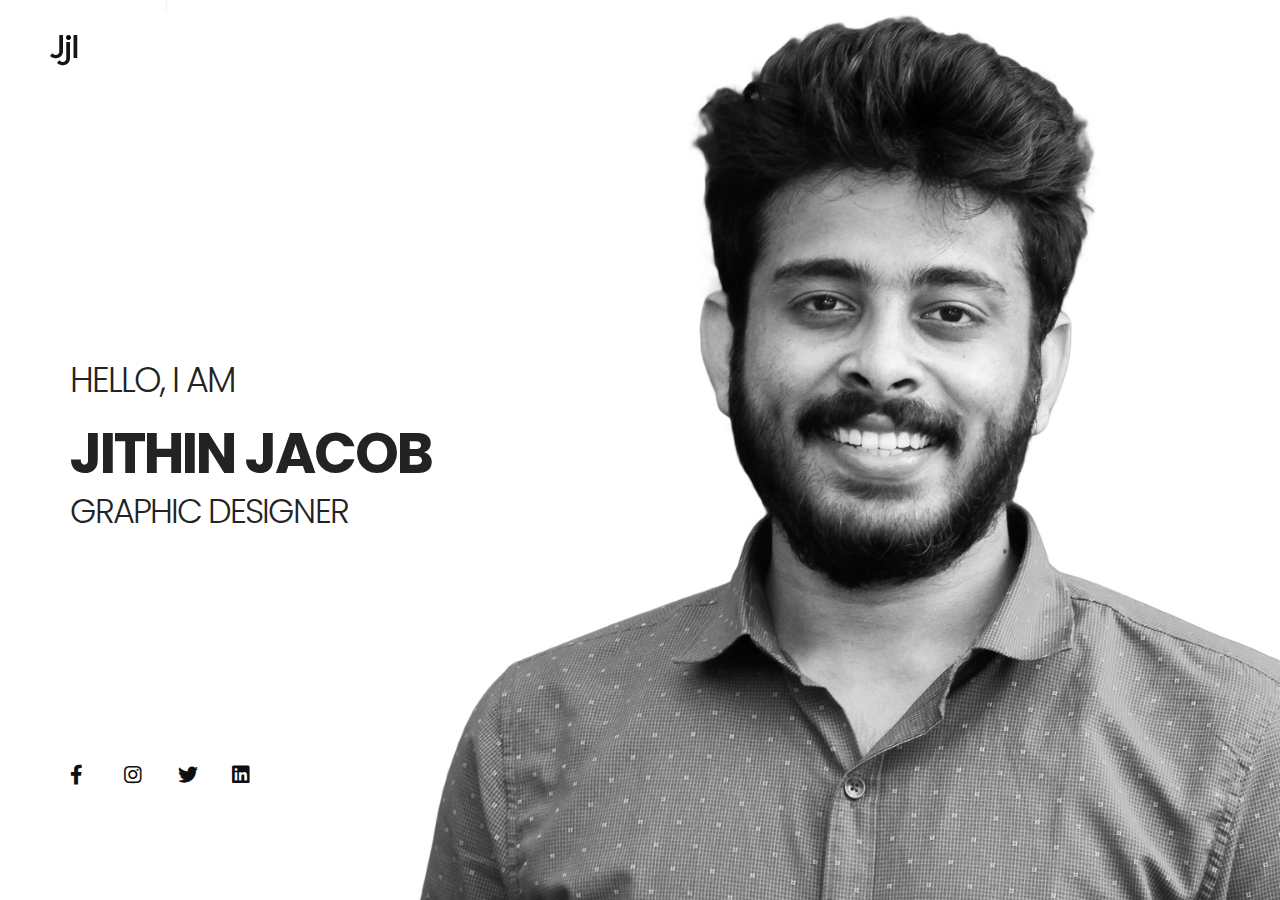
==== index.html @ a933450e "Update index.html" ====
<!doctype html>
<html class="no-js" lang="en">
    <head>
        <title>Jithin Jacob Issac</title>
        <meta charset="utf-8">
        <meta http-equiv="X-UA-Compatible" content="IE=edge" />
        <meta name="author" content="Jithin Jacob Issac">
        <meta name="viewport" content="width=device-width,initial-scale=1.0,maximum-scale=1" />
        <!-- favicon icon -->
        <link rel="shortcut icon" href="images/favicon.png">
        <link rel="apple-touch-icon" href="images/apple-touch-icon-57x57.png">
        <link rel="apple-touch-icon" sizes="72x72" href="images/apple-touch-icon-72x72.png">
        <link rel="apple-touch-icon" sizes="114x114" href="images/apple-touch-icon-114x114.png">
        <!-- style sheets and font icons  -->
        <link rel="stylesheet" type="text/css" href="css/font-icons.min.css">
        <link rel="stylesheet" type="text/css" href="css/theme-vendors.min.css">
        <link rel="stylesheet" type="text/css" href="css/style.css" />
        <link rel="stylesheet" type="text/css" href="css/responsive.css" />
    </head>
    <body>
        <!-- start header -->
        <header>
            <!-- start navigation -->
            <nav class="navbar navbar-expand-lg navbar-light bg-transparent header-dark fixed-top navbar-boxed navbar-static-overlay">
                <div class="container-fluid h-100px md-h-70px">
                    <div class="col-6 col-lg-2 mr-auto mr-auto pl-lg-0">
                        <a class="navbar-brand" href="index.html">
                            <img src="images/symbol-black.png" data-at2x="images/symbol-black@2x.png" class="default-logo" alt="">
                            <img src="images/symbol-black.png" data-at2x="images/symbol-black@2x.png" class="alt-logo" alt="">
                            <img src="images/symbol-black.png" data-at2x="images/symbol-black@2x.png" class="mobile-logo" alt="">
                        </a>
                    </div>
                    <!-- <div class="col-auto text-right">
                        <div class="header-push-button">
                            <a href="javascript:void(0);" class="push-button ">
                                <span></span>
                                <span></span>
                                <span></span>
                                <span></span>
                            </a>
                        </div>
                    </div> -->
                </div>
            </nav>
            <!-- end navigation -->
            
            <!-- end hamburger menu popup -->
        </header>
        <!-- end header -->
        <!-- start hero section -->
        <section id="home" class="p-0 parallax mobile-height" data-parallax-background-ratio="0.5" style="background-image: url('images/homebg.jpg');">
            <div class="container">
                <div class="row">
                    <div class="col-12 col-xl-4 col-md-5 full-screen d-flex flex-column justify-content-center md-landscape-h-600px" style="height: 772px;">
                        <h2 class="alt-font font-weight-300 letter-spacing-minus-2px text-extra-dark-gray text-uppercase margin-15px-bottom" style="font-size: 2.5rem !important;">Hello,  i am</h2>
                        <h2 class="auto alt-font font-weight-700 letter-spacing-minus-2px text-extra-dark-gray text-uppercase margin-15px-bottom" style="width:max-content;font-size: 4rem;">Jithin Jacob </h2>
                        <div class="alt-font cd-headline push">
                            <h1 class="cd-words-wrapper text-extra-dark-gray text-uppercase title-large letter-spacing-minus-2px sm-letter-spacing-minus-1-half" style="font-size: 2.4rem; width: 292.5px;">                                
                                <b class="font-weight-300 is-hidden">UI/UX DESGINER</b>
                                <b class="font-weight-300 is-hidden">Web Developer</b>
                                <b class="font-weight-300 is-visible">Graphic Designer</b>
                            </h1>
                        </div>
                        <div class="position-absolute left-15px bottom-100px sm-bottom-50px social-icon-style-12">
                            <ul class="medium-icon">
                                <li class="m-0"><a class="facebook text-left" href="https://www.facebook.com/jithinjacobissac" target="_blank"><i class="fab fa-facebook-f" style="color: #0f0f0f;" ></i></a></li>
                                <li class="m-0"><a class="instagram text-left" href="http://www.instagram.com/jacobjith" target="_blank"><i class="fab fa-instagram" style="color: #0f0f0f;" ></i></a></li>
                                <li class="m-0"><a class="twitter text-left" href="http://www.twitter.com/jith_jacob" target="_blank"><i class="fab fa-twitter" style="color: #0f0f0f; "></i></a></li>
                                <li class="m-0"><a class="dribbble text-left" href="https://www.linkedin.com/in/jithinjacobissac" target="_blank"><i class="fab fa-linkedin" style="color: #0f0f0f;" ></i></a></li>
                            </ul>
                        </div>
                    </div>
                </div>
            </div>
        </section>
        <!-- end hero section -->
        
        </footer>
        <!-- end footer -->
        <!-- start scroll to top -->
        <a class="scroll-top-arrow" href="javascript:void(0);"><i class="feather icon-feather-arrow-up"></i></a>
        <!-- end scroll to top -->
        <!-- javascript -->
        <script type="text/javascript" src="js/jquery.min.js"></script>
        <script type="text/javascript" src="js/theme-vendors.min.js"></script>
        <script type="text/javascript" src="js/main.js"></script>
    </body>
</html>
---- css/font-icons.min.css ----
/*
Font awesome
Version: 5.15.1
Plugin URI: https://fontawesome.com
License: License - https://fontawesome.com/license/free (Icons: CC BY 4.0, Fonts: SIL OFL 1.1, Code: MIT License)
*/
.fa,.fab,.fad,.fal,.far,.fas{-moz-osx-font-smoothing:grayscale;-webkit-font-smoothing:antialiased;display:inline-block;font-style:normal;font-variant:normal;text-rendering:auto;line-height:1}.fa-lg{font-size:1.33333em;line-height:.75em;vertical-align:-.0667em}.fa-xs{font-size:.75em}.fa-sm{font-size:.875em}.fa-1x{font-size:1em}.fa-2x{font-size:2em}.fa-3x{font-size:3em}.fa-4x{font-size:4em}.fa-5x{font-size:5em}.fa-6x{font-size:6em}.fa-7x{font-size:7em}.fa-8x{font-size:8em}.fa-9x{font-size:9em}.fa-10x{font-size:10em}.fa-fw{text-align:center;width:1.25em}.fa-ul{list-style-type:none;margin-left:2.5em;padding-left:0}.fa-ul>li{position:relative}.fa-li{left:-2em;position:absolute;text-align:center;width:2em;line-height:inherit}.fa-border{border:.08em solid #eee;border-radius:.1em;padding:.2em .25em .15em}.fa-pull-left{float:left}.fa-pull-right{float:right}.fa.fa-pull-left,.fab.fa-pull-left,.fal.fa-pull-left,.far.fa-pull-left,.fas.fa-pull-left{margin-right:.3em}.fa.fa-pull-right,.fab.fa-pull-right,.fal.fa-pull-right,.far.fa-pull-right,.fas.fa-pull-right{margin-left:.3em}.fa-spin{-webkit-animation:fa-spin 2s linear infinite;animation:fa-spin 2s linear infinite}.fa-pulse{-webkit-animation:fa-spin 1s steps(8) infinite;animation:fa-spin 1s steps(8) infinite}@-webkit-keyframes fa-spin{0%{-webkit-transform:rotate(0deg);transform:rotate(0deg)}to{-webkit-transform:rotate(1turn);transform:rotate(1turn)}}@keyframes fa-spin{0%{-webkit-transform:rotate(0deg);transform:rotate(0deg)}to{-webkit-transform:rotate(1turn);transform:rotate(1turn)}}.fa-rotate-90{-ms-filter:"progid:DXImageTransform.Microsoft.BasicImage(rotation=1)";-webkit-transform:rotate(90deg);transform:rotate(90deg)}.fa-rotate-180{-ms-filter:"progid:DXImageTransform.Microsoft.BasicImage(rotation=2)";-webkit-transform:rotate(180deg);transform:rotate(180deg)}.fa-rotate-270{-ms-filter:"progid:DXImageTransform.Microsoft.BasicImage(rotation=3)";-webkit-transform:rotate(270deg);transform:rotate(270deg)}.fa-flip-horizontal{-ms-filter:"progid:DXImageTransform.Microsoft.BasicImage(rotation=0, mirror=1)";-webkit-transform:scaleX(-1);transform:scaleX(-1)}.fa-flip-vertical{-webkit-transform:scaleY(-1);transform:scaleY(-1)}.fa-flip-both,.fa-flip-horizontal.fa-flip-vertical,.fa-flip-vertical{-ms-filter:"progid:DXImageTransform.Microsoft.BasicImage(rotation=2, mirror=1)"}.fa-flip-both,.fa-flip-horizontal.fa-flip-vertical{-webkit-transform:scale(-1);transform:scale(-1)}:root .fa-flip-both,:root .fa-flip-horizontal,:root .fa-flip-vertical,:root .fa-rotate-90,:root .fa-rotate-180,:root .fa-rotate-270{-webkit-filter:none;filter:none}.fa-stack{display:inline-block;height:2em;line-height:2em;position:relative;vertical-align:middle;width:2.5em}.fa-stack-1x,.fa-stack-2x{left:0;position:absolute;text-align:center;width:100%}.fa-stack-1x{line-height:inherit}.fa-stack-2x{font-size:2em}.fa-inverse{color:#fff}.fa-500px:before{content:"\f26e"}.fa-accessible-icon:before{content:"\f368"}.fa-accusoft:before{content:"\f369"}.fa-acquisitions-incorporated:before{content:"\f6af"}.fa-ad:before{content:"\f641"}.fa-address-book:before{content:"\f2b9"}.fa-address-card:before{content:"\f2bb"}.fa-adjust:before{content:"\f042"}.fa-adn:before{content:"\f170"}.fa-adversal:before{content:"\f36a"}.fa-affiliatetheme:before{content:"\f36b"}.fa-air-freshener:before{content:"\f5d0"}.fa-airbnb:before{content:"\f834"}.fa-algolia:before{content:"\f36c"}.fa-align-center:before{content:"\f037"}.fa-align-justify:before{content:"\f039"}.fa-align-left:before{content:"\f036"}.fa-align-right:before{content:"\f038"}.fa-alipay:before{content:"\f642"}.fa-allergies:before{content:"\f461"}.fa-amazon:before{content:"\f270"}.fa-amazon-pay:before{content:"\f42c"}.fa-ambulance:before{content:"\f0f9"}.fa-american-sign-language-interpreting:before{content:"\f2a3"}.fa-amilia:before{content:"\f36d"}.fa-anchor:before{content:"\f13d"}.fa-android:before{content:"\f17b"}.fa-angellist:before{content:"\f209"}.fa-angle-double-down:before{content:"\f103"}.fa-angle-double-left:before{content:"\f100"}.fa-angle-double-right:before{content:"\f101"}.fa-angle-double-up:before{content:"\f102"}.fa-angle-down:before{content:"\f107"}.fa-angle-left:before{content:"\f104"}.fa-angle-right:before{content:"\f105"}.fa-angle-up:before{content:"\f106"}.fa-angry:before{content:"\f556"}.fa-angrycreative:before{content:"\f36e"}.fa-angular:before{content:"\f420"}.fa-ankh:before{content:"\f644"}.fa-app-store:before{content:"\f36f"}.fa-app-store-ios:before{content:"\f370"}.fa-apper:before{content:"\f371"}.fa-apple:before{content:"\f179"}.fa-apple-alt:before{content:"\f5d1"}.fa-apple-pay:before{content:"\f415"}.fa-archive:before{content:"\f187"}.fa-archway:before{content:"\f557"}.fa-arrow-alt-circle-down:before{content:"\f358"}.fa-arrow-alt-circle-left:before{content:"\f359"}.fa-arrow-alt-circle-right:before{content:"\f35a"}.fa-arrow-alt-circle-up:before{content:"\f35b"}.fa-arrow-circle-down:before{content:"\f0ab"}.fa-arrow-circle-left:before{content:"\f0a8"}.fa-arrow-circle-right:before{content:"\f0a9"}.fa-arrow-circle-up:before{content:"\f0aa"}.fa-arrow-down:before{content:"\f063"}.fa-arrow-left:before{content:"\f060"}.fa-arrow-right:before{content:"\f061"}.fa-arrow-up:before{content:"\f062"}.fa-arrows-alt:before{content:"\f0b2"}.fa-arrows-alt-h:before{content:"\f337"}.fa-arrows-alt-v:before{content:"\f338"}.fa-artstation:before{content:"\f77a"}.fa-assistive-listening-systems:before{content:"\f2a2"}.fa-asterisk:before{content:"\f069"}.fa-asymmetrik:before{content:"\f372"}.fa-at:before{content:"\f1fa"}.fa-atlas:before{content:"\f558"}.fa-atlassian:before{content:"\f77b"}.fa-atom:before{content:"\f5d2"}.fa-audible:before{content:"\f373"}.fa-audio-description:before{content:"\f29e"}.fa-autoprefixer:before{content:"\f41c"}.fa-avianex:before{content:"\f374"}.fa-aviato:before{content:"\f421"}.fa-award:before{content:"\f559"}.fa-aws:before{content:"\f375"}.fa-baby:before{content:"\f77c"}.fa-baby-carriage:before{content:"\f77d"}.fa-backspace:before{content:"\f55a"}.fa-backward:before{content:"\f04a"}.fa-bacon:before{content:"\f7e5"}.fa-bacteria:before{content:"\e059"}.fa-bacterium:before{content:"\e05a"}.fa-bahai:before{content:"\f666"}.fa-balance-scale:before{content:"\f24e"}.fa-balance-scale-left:before{content:"\f515"}.fa-balance-scale-right:before{content:"\f516"}.fa-ban:before{content:"\f05e"}.fa-band-aid:before{content:"\f462"}.fa-bandcamp:before{content:"\f2d5"}.fa-barcode:before{content:"\f02a"}.fa-bars:before{content:"\f0c9"}.fa-baseball-ball:before{content:"\f433"}.fa-basketball-ball:before{content:"\f434"}.fa-bath:before{content:"\f2cd"}.fa-battery-empty:before{content:"\f244"}.fa-battery-full:before{content:"\f240"}.fa-battery-half:before{content:"\f242"}.fa-battery-quarter:before{content:"\f243"}.fa-battery-three-quarters:before{content:"\f241"}.fa-battle-net:before{content:"\f835"}.fa-bed:before{content:"\f236"}.fa-beer:before{content:"\f0fc"}.fa-behance:before{content:"\f1b4"}.fa-behance-square:before{content:"\f1b5"}.fa-bell:before{content:"\f0f3"}.fa-bell-slash:before{content:"\f1f6"}.fa-bezier-curve:before{content:"\f55b"}.fa-bible:before{content:"\f647"}.fa-bicycle:before{content:"\f206"}.fa-biking:before{content:"\f84a"}.fa-bimobject:before{content:"\f378"}.fa-binoculars:before{content:"\f1e5"}.fa-biohazard:before{content:"\f780"}.fa-birthday-cake:before{content:"\f1fd"}.fa-bitbucket:before{content:"\f171"}.fa-bitcoin:before{content:"\f379"}.fa-bity:before{content:"\f37a"}.fa-black-tie:before{content:"\f27e"}.fa-blackberry:before{content:"\f37b"}.fa-blender:before{content:"\f517"}.fa-blender-phone:before{content:"\f6b6"}.fa-blind:before{content:"\f29d"}.fa-blog:before{content:"\f781"}.fa-blogger:before{content:"\f37c"}.fa-blogger-b:before{content:"\f37d"}.fa-bluetooth:before{content:"\f293"}.fa-bluetooth-b:before{content:"\f294"}.fa-bold:before{content:"\f032"}.fa-bolt:before{content:"\f0e7"}.fa-bomb:before{content:"\f1e2"}.fa-bone:before{content:"\f5d7"}.fa-bong:before{content:"\f55c"}.fa-book:before{content:"\f02d"}.fa-book-dead:before{content:"\f6b7"}.fa-book-medical:before{content:"\f7e6"}.fa-book-open:before{content:"\f518"}.fa-book-reader:before{content:"\f5da"}.fa-bookmark:before{content:"\f02e"}.fa-bootstrap:before{content:"\f836"}.fa-border-all:before{content:"\f84c"}.fa-border-none:before{content:"\f850"}.fa-border-style:before{content:"\f853"}.fa-bowling-ball:before{content:"\f436"}.fa-box:before{content:"\f466"}.fa-box-open:before{content:"\f49e"}.fa-box-tissue:before{content:"\e05b"}.fa-boxes:before{content:"\f468"}.fa-braille:before{content:"\f2a1"}.fa-brain:before{content:"\f5dc"}.fa-bread-slice:before{content:"\f7ec"}.fa-briefcase:before{content:"\f0b1"}.fa-briefcase-medical:before{content:"\f469"}.fa-broadcast-tower:before{content:"\f519"}.fa-broom:before{content:"\f51a"}.fa-brush:before{content:"\f55d"}.fa-btc:before{content:"\f15a"}.fa-buffer:before{content:"\f837"}.fa-bug:before{content:"\f188"}.fa-building:before{content:"\f1ad"}.fa-bullhorn:before{content:"\f0a1"}.fa-bullseye:before{content:"\f140"}.fa-burn:before{content:"\f46a"}.fa-buromobelexperte:before{content:"\f37f"}.fa-bus:before{content:"\f207"}.fa-bus-alt:before{content:"\f55e"}.fa-business-time:before{content:"\f64a"}.fa-buy-n-large:before{content:"\f8a6"}.fa-buysellads:before{content:"\f20d"}.fa-calculator:before{content:"\f1ec"}.fa-calendar:before{content:"\f133"}.fa-calendar-alt:before{content:"\f073"}.fa-calendar-check:before{content:"\f274"}.fa-calendar-day:before{content:"\f783"}.fa-calendar-minus:before{content:"\f272"}.fa-calendar-plus:before{content:"\f271"}.fa-calendar-times:before{content:"\f273"}.fa-calendar-week:before{content:"\f784"}.fa-camera:before{content:"\f030"}.fa-camera-retro:before{content:"\f083"}.fa-campground:before{content:"\f6bb"}.fa-canadian-maple-leaf:before{content:"\f785"}.fa-candy-cane:before{content:"\f786"}.fa-cannabis:before{content:"\f55f"}.fa-capsules:before{content:"\f46b"}.fa-car:before{content:"\f1b9"}.fa-car-alt:before{content:"\f5de"}.fa-car-battery:before{content:"\f5df"}.fa-car-crash:before{content:"\f5e1"}.fa-car-side:before{content:"\f5e4"}.fa-caravan:before{content:"\f8ff"}.fa-caret-down:before{content:"\f0d7"}.fa-caret-left:before{content:"\f0d9"}.fa-caret-right:before{content:"\f0da"}.fa-caret-square-down:before{content:"\f150"}.fa-caret-square-left:before{content:"\f191"}.fa-caret-square-right:before{content:"\f152"}.fa-caret-square-up:before{content:"\f151"}.fa-caret-up:before{content:"\f0d8"}.fa-carrot:before{content:"\f787"}.fa-cart-arrow-down:before{content:"\f218"}.fa-cart-plus:before{content:"\f217"}.fa-cash-register:before{content:"\f788"}.fa-cat:before{content:"\f6be"}.fa-cc-amazon-pay:before{content:"\f42d"}.fa-cc-amex:before{content:"\f1f3"}.fa-cc-apple-pay:before{content:"\f416"}.fa-cc-diners-club:before{content:"\f24c"}.fa-cc-discover:before{content:"\f1f2"}.fa-cc-jcb:before{content:"\f24b"}.fa-cc-mastercard:before{content:"\f1f1"}.fa-cc-paypal:before{content:"\f1f4"}.fa-cc-stripe:before{content:"\f1f5"}.fa-cc-visa:before{content:"\f1f0"}.fa-centercode:before{content:"\f380"}.fa-centos:before{content:"\f789"}.fa-certificate:before{content:"\f0a3"}.fa-chair:before{content:"\f6c0"}.fa-chalkboard:before{content:"\f51b"}.fa-chalkboard-teacher:before{content:"\f51c"}.fa-charging-station:before{content:"\f5e7"}.fa-chart-area:before{content:"\f1fe"}.fa-chart-bar:before{content:"\f080"}.fa-chart-line:before{content:"\f201"}.fa-chart-pie:before{content:"\f200"}.fa-check:before{content:"\f00c"}.fa-check-circle:before{content:"\f058"}.fa-check-double:before{content:"\f560"}.fa-check-square:before{content:"\f14a"}.fa-cheese:before{content:"\f7ef"}.fa-chess:before{content:"\f439"}.fa-chess-bishop:before{content:"\f43a"}.fa-chess-board:before{content:"\f43c"}.fa-chess-king:before{content:"\f43f"}.fa-chess-knight:before{content:"\f441"}.fa-chess-pawn:before{content:"\f443"}.fa-chess-queen:before{content:"\f445"}.fa-chess-rook:before{content:"\f447"}.fa-chevron-circle-down:before{content:"\f13a"}.fa-chevron-circle-left:before{content:"\f137"}.fa-chevron-circle-right:before{content:"\f138"}.fa-chevron-circle-up:before{content:"\f139"}.fa-chevron-down:before{content:"\f078"}.fa-chevron-left:before{content:"\f053"}.fa-chevron-right:before{content:"\f054"}.fa-chevron-up:before{content:"\f077"}.fa-child:before{content:"\f1ae"}.fa-chrome:before{content:"\f268"}.fa-chromecast:before{content:"\f838"}.fa-church:before{content:"\f51d"}.fa-circle:before{content:"\f111"}.fa-circle-notch:before{content:"\f1ce"}.fa-city:before{content:"\f64f"}.fa-clinic-medical:before{content:"\f7f2"}.fa-clipboard:before{content:"\f328"}.fa-clipboard-check:before{content:"\f46c"}.fa-clipboard-list:before{content:"\f46d"}.fa-clock:before{content:"\f017"}.fa-clone:before{content:"\f24d"}.fa-closed-captioning:before{content:"\f20a"}.fa-cloud:before{content:"\f0c2"}.fa-cloud-download-alt:before{content:"\f381"}.fa-cloud-meatball:before{content:"\f73b"}.fa-cloud-moon:before{content:"\f6c3"}.fa-cloud-moon-rain:before{content:"\f73c"}.fa-cloud-rain:before{content:"\f73d"}.fa-cloud-showers-heavy:before{content:"\f740"}.fa-cloud-sun:before{content:"\f6c4"}.fa-cloud-sun-rain:before{content:"\f743"}.fa-cloud-upload-alt:before{content:"\f382"}.fa-cloudflare:before{content:"\e07d"}.fa-cloudscale:before{content:"\f383"}.fa-cloudsmith:before{content:"\f384"}.fa-cloudversify:before{content:"\f385"}.fa-cocktail:before{content:"\f561"}.fa-code:before{content:"\f121"}.fa-code-branch:before{content:"\f126"}.fa-codepen:before{content:"\f1cb"}.fa-codiepie:before{content:"\f284"}.fa-coffee:before{content:"\f0f4"}.fa-cog:before{content:"\f013"}.fa-cogs:before{content:"\f085"}.fa-coins:before{content:"\f51e"}.fa-columns:before{content:"\f0db"}.fa-comment:before{content:"\f075"}.fa-comment-alt:before{content:"\f27a"}.fa-comment-dollar:before{content:"\f651"}.fa-comment-dots:before{content:"\f4ad"}.fa-comment-medical:before{content:"\f7f5"}.fa-comment-slash:before{content:"\f4b3"}.fa-comments:before{content:"\f086"}.fa-comments-dollar:before{content:"\f653"}.fa-compact-disc:before{content:"\f51f"}.fa-compass:before{content:"\f14e"}.fa-compress:before{content:"\f066"}.fa-compress-alt:before{content:"\f422"}.fa-compress-arrows-alt:before{content:"\f78c"}.fa-concierge-bell:before{content:"\f562"}.fa-confluence:before{content:"\f78d"}.fa-connectdevelop:before{content:"\f20e"}.fa-contao:before{content:"\f26d"}.fa-cookie:before{content:"\f563"}.fa-cookie-bite:before{content:"\f564"}.fa-copy:before{content:"\f0c5"}.fa-copyright:before{content:"\f1f9"}.fa-cotton-bureau:before{content:"\f89e"}.fa-couch:before{content:"\f4b8"}.fa-cpanel:before{content:"\f388"}.fa-creative-commons:before{content:"\f25e"}.fa-creative-commons-by:before{content:"\f4e7"}.fa-creative-commons-nc:before{content:"\f4e8"}.fa-creative-commons-nc-eu:before{content:"\f4e9"}.fa-creative-commons-nc-jp:before{content:"\f4ea"}.fa-creative-commons-nd:before{content:"\f4eb"}.fa-creative-commons-pd:before{content:"\f4ec"}.fa-creative-commons-pd-alt:before{content:"\f4ed"}.fa-creative-commons-remix:before{content:"\f4ee"}.fa-creative-commons-sa:before{content:"\f4ef"}.fa-creative-commons-sampling:before{content:"\f4f0"}.fa-creative-commons-sampling-plus:before{content:"\f4f1"}.fa-creative-commons-share:before{content:"\f4f2"}.fa-creative-commons-zero:before{content:"\f4f3"}.fa-credit-card:before{content:"\f09d"}.fa-critical-role:before{content:"\f6c9"}.fa-crop:before{content:"\f125"}.fa-crop-alt:before{content:"\f565"}.fa-cross:before{content:"\f654"}.fa-crosshairs:before{content:"\f05b"}.fa-crow:before{content:"\f520"}.fa-crown:before{content:"\f521"}.fa-crutch:before{content:"\f7f7"}.fa-css3:before{content:"\f13c"}.fa-css3-alt:before{content:"\f38b"}.fa-cube:before{content:"\f1b2"}.fa-cubes:before{content:"\f1b3"}.fa-cut:before{content:"\f0c4"}.fa-cuttlefish:before{content:"\f38c"}.fa-d-and-d:before{content:"\f38d"}.fa-d-and-d-beyond:before{content:"\f6ca"}.fa-dailymotion:before{content:"\e052"}.fa-dashcube:before{content:"\f210"}.fa-database:before{content:"\f1c0"}.fa-deaf:before{content:"\f2a4"}.fa-deezer:before{content:"\e077"}.fa-delicious:before{content:"\f1a5"}.fa-democrat:before{content:"\f747"}.fa-deploydog:before{content:"\f38e"}.fa-deskpro:before{content:"\f38f"}.fa-desktop:before{content:"\f108"}.fa-dev:before{content:"\f6cc"}.fa-deviantart:before{content:"\f1bd"}.fa-dharmachakra:before{content:"\f655"}.fa-dhl:before{content:"\f790"}.fa-diagnoses:before{content:"\f470"}.fa-diaspora:before{content:"\f791"}.fa-dice:before{content:"\f522"}.fa-dice-d20:before{content:"\f6cf"}.fa-dice-d6:before{content:"\f6d1"}.fa-dice-five:before{content:"\f523"}.fa-dice-four:before{content:"\f524"}.fa-dice-one:before{content:"\f525"}.fa-dice-six:before{content:"\f526"}.fa-dice-three:before{content:"\f527"}.fa-dice-two:before{content:"\f528"}.fa-digg:before{content:"\f1a6"}.fa-digital-ocean:before{content:"\f391"}.fa-digital-tachograph:before{content:"\f566"}.fa-directions:before{content:"\f5eb"}.fa-discord:before{content:"\f392"}.fa-discourse:before{content:"\f393"}.fa-disease:before{content:"\f7fa"}.fa-divide:before{content:"\f529"}.fa-dizzy:before{content:"\f567"}.fa-dna:before{content:"\f471"}.fa-dochub:before{content:"\f394"}.fa-docker:before{content:"\f395"}.fa-dog:before{content:"\f6d3"}.fa-dollar-sign:before{content:"\f155"}.fa-dolly:before{content:"\f472"}.fa-dolly-flatbed:before{content:"\f474"}.fa-donate:before{content:"\f4b9"}.fa-door-closed:before{content:"\f52a"}.fa-door-open:before{content:"\f52b"}.fa-dot-circle:before{content:"\f192"}.fa-dove:before{content:"\f4ba"}.fa-download:before{content:"\f019"}.fa-draft2digital:before{content:"\f396"}.fa-drafting-compass:before{content:"\f568"}.fa-dragon:before{content:"\f6d5"}.fa-draw-polygon:before{content:"\f5ee"}.fa-dribbble:before{content:"\f17d"}.fa-dribbble-square:before{content:"\f397"}.fa-dropbox:before{content:"\f16b"}.fa-drum:before{content:"\f569"}.fa-drum-steelpan:before{content:"\f56a"}.fa-drumstick-bite:before{content:"\f6d7"}.fa-drupal:before{content:"\f1a9"}.fa-dumbbell:before{content:"\f44b"}.fa-dumpster:before{content:"\f793"}.fa-dumpster-fire:before{content:"\f794"}.fa-dungeon:before{content:"\f6d9"}.fa-dyalog:before{content:"\f399"}.fa-earlybirds:before{content:"\f39a"}.fa-ebay:before{content:"\f4f4"}.fa-edge:before{content:"\f282"}.fa-edge-legacy:before{content:"\e078"}.fa-edit:before{content:"\f044"}.fa-egg:before{content:"\f7fb"}.fa-eject:before{content:"\f052"}.fa-elementor:before{content:"\f430"}.fa-ellipsis-h:before{content:"\f141"}.fa-ellipsis-v:before{content:"\f142"}.fa-ello:before{content:"\f5f1"}.fa-ember:before{content:"\f423"}.fa-empire:before{content:"\f1d1"}.fa-envelope:before{content:"\f0e0"}.fa-envelope-open:before{content:"\f2b6"}.fa-envelope-open-text:before{content:"\f658"}.fa-envelope-square:before{content:"\f199"}.fa-envira:before{content:"\f299"}.fa-equals:before{content:"\f52c"}.fa-eraser:before{content:"\f12d"}.fa-erlang:before{content:"\f39d"}.fa-ethereum:before{content:"\f42e"}.fa-ethernet:before{content:"\f796"}.fa-etsy:before{content:"\f2d7"}.fa-euro-sign:before{content:"\f153"}.fa-evernote:before{content:"\f839"}.fa-exchange-alt:before{content:"\f362"}.fa-exclamation:before{content:"\f12a"}.fa-exclamation-circle:before{content:"\f06a"}.fa-exclamation-triangle:before{content:"\f071"}.fa-expand:before{content:"\f065"}.fa-expand-alt:before{content:"\f424"}.fa-expand-arrows-alt:before{content:"\f31e"}.fa-expeditedssl:before{content:"\f23e"}.fa-external-link-alt:before{content:"\f35d"}.fa-external-link-square-alt:before{content:"\f360"}.fa-eye:before{content:"\f06e"}.fa-eye-dropper:before{content:"\f1fb"}.fa-eye-slash:before{content:"\f070"}.fa-facebook:before{content:"\f09a"}.fa-facebook-f:before{content:"\f39e"}.fa-facebook-messenger:before{content:"\f39f"}.fa-facebook-square:before{content:"\f082"}.fa-fan:before{content:"\f863"}.fa-fantasy-flight-games:before{content:"\f6dc"}.fa-fast-backward:before{content:"\f049"}.fa-fast-forward:before{content:"\f050"}.fa-faucet:before{content:"\e005"}.fa-fax:before{content:"\f1ac"}.fa-feather:before{content:"\f52d"}.fa-feather-alt:before{content:"\f56b"}.fa-fedex:before{content:"\f797"}.fa-fedora:before{content:"\f798"}.fa-female:before{content:"\f182"}.fa-fighter-jet:before{content:"\f0fb"}.fa-figma:before{content:"\f799"}.fa-file:before{content:"\f15b"}.fa-file-alt:before{content:"\f15c"}.fa-file-archive:before{content:"\f1c6"}.fa-file-audio:before{content:"\f1c7"}.fa-file-code:before{content:"\f1c9"}.fa-file-contract:before{content:"\f56c"}.fa-file-csv:before{content:"\f6dd"}.fa-file-download:before{content:"\f56d"}.fa-file-excel:before{content:"\f1c3"}.fa-file-export:before{content:"\f56e"}.fa-file-image:before{content:"\f1c5"}.fa-file-import:before{content:"\f56f"}.fa-file-invoice:before{content:"\f570"}.fa-file-invoice-dollar:before{content:"\f571"}.fa-file-medical:before{content:"\f477"}.fa-file-medical-alt:before{content:"\f478"}.fa-file-pdf:before{content:"\f1c1"}.fa-file-powerpoint:before{content:"\f1c4"}.fa-file-prescription:before{content:"\f572"}.fa-file-signature:before{content:"\f573"}.fa-file-upload:before{content:"\f574"}.fa-file-video:before{content:"\f1c8"}.fa-file-word:before{content:"\f1c2"}.fa-fill:before{content:"\f575"}.fa-fill-drip:before{content:"\f576"}.fa-film:before{content:"\f008"}.fa-filter:before{content:"\f0b0"}.fa-fingerprint:before{content:"\f577"}.fa-fire:before{content:"\f06d"}.fa-fire-alt:before{content:"\f7e4"}.fa-fire-extinguisher:before{content:"\f134"}.fa-firefox:before{content:"\f269"}.fa-firefox-browser:before{content:"\e007"}.fa-first-aid:before{content:"\f479"}.fa-first-order:before{content:"\f2b0"}.fa-first-order-alt:before{content:"\f50a"}.fa-firstdraft:before{content:"\f3a1"}.fa-fish:before{content:"\f578"}.fa-fist-raised:before{content:"\f6de"}.fa-flag:before{content:"\f024"}.fa-flag-checkered:before{content:"\f11e"}.fa-flag-usa:before{content:"\f74d"}.fa-flask:before{content:"\f0c3"}.fa-flickr:before{content:"\f16e"}.fa-flipboard:before{content:"\f44d"}.fa-flushed:before{content:"\f579"}.fa-fly:before{content:"\f417"}.fa-folder:before{content:"\f07b"}.fa-folder-minus:before{content:"\f65d"}.fa-folder-open:before{content:"\f07c"}.fa-folder-plus:before{content:"\f65e"}.fa-font:before{content:"\f031"}.fa-font-awesome:before{content:"\f2b4"}.fa-font-awesome-alt:before{content:"\f35c"}.fa-font-awesome-flag:before{content:"\f425"}.fa-font-awesome-logo-full:before{content:"\f4e6"}.fa-fonticons:before{content:"\f280"}.fa-fonticons-fi:before{content:"\f3a2"}.fa-football-ball:before{content:"\f44e"}.fa-fort-awesome:before{content:"\f286"}.fa-fort-awesome-alt:before{content:"\f3a3"}.fa-forumbee:before{content:"\f211"}.fa-forward:before{content:"\f04e"}.fa-foursquare:before{content:"\f180"}.fa-free-code-camp:before{content:"\f2c5"}.fa-freebsd:before{content:"\f3a4"}.fa-frog:before{content:"\f52e"}.fa-frown:before{content:"\f119"}.fa-frown-open:before{content:"\f57a"}.fa-fulcrum:before{content:"\f50b"}.fa-funnel-dollar:before{content:"\f662"}.fa-futbol:before{content:"\f1e3"}.fa-galactic-republic:before{content:"\f50c"}.fa-galactic-senate:before{content:"\f50d"}.fa-gamepad:before{content:"\f11b"}.fa-gas-pump:before{content:"\f52f"}.fa-gavel:before{content:"\f0e3"}.fa-gem:before{content:"\f3a5"}.fa-genderless:before{content:"\f22d"}.fa-get-pocket:before{content:"\f265"}.fa-gg:before{content:"\f260"}.fa-gg-circle:before{content:"\f261"}.fa-ghost:before{content:"\f6e2"}.fa-gift:before{content:"\f06b"}.fa-gifts:before{content:"\f79c"}.fa-git:before{content:"\f1d3"}.fa-git-alt:before{content:"\f841"}.fa-git-square:before{content:"\f1d2"}.fa-github:before{content:"\f09b"}.fa-github-alt:before{content:"\f113"}.fa-github-square:before{content:"\f092"}.fa-gitkraken:before{content:"\f3a6"}.fa-gitlab:before{content:"\f296"}.fa-gitter:before{content:"\f426"}.fa-glass-cheers:before{content:"\f79f"}.fa-glass-martini:before{content:"\f000"}.fa-glass-martini-alt:before{content:"\f57b"}.fa-glass-whiskey:before{content:"\f7a0"}.fa-glasses:before{content:"\f530"}.fa-glide:before{content:"\f2a5"}.fa-glide-g:before{content:"\f2a6"}.fa-globe:before{content:"\f0ac"}.fa-globe-africa:before{content:"\f57c"}.fa-globe-americas:before{content:"\f57d"}.fa-globe-asia:before{content:"\f57e"}.fa-globe-europe:before{content:"\f7a2"}.fa-gofore:before{content:"\f3a7"}.fa-golf-ball:before{content:"\f450"}.fa-goodreads:before{content:"\f3a8"}.fa-goodreads-g:before{content:"\f3a9"}.fa-google:before{content:"\f1a0"}.fa-google-drive:before{content:"\f3aa"}.fa-google-pay:before{content:"\e079"}.fa-google-play:before{content:"\f3ab"}.fa-google-plus:before{content:"\f2b3"}.fa-google-plus-g:before{content:"\f0d5"}.fa-google-plus-square:before{content:"\f0d4"}.fa-google-wallet:before{content:"\f1ee"}.fa-gopuram:before{content:"\f664"}.fa-graduation-cap:before{content:"\f19d"}.fa-gratipay:before{content:"\f184"}.fa-grav:before{content:"\f2d6"}.fa-greater-than:before{content:"\f531"}.fa-greater-than-equal:before{content:"\f532"}.fa-grimace:before{content:"\f57f"}.fa-grin:before{content:"\f580"}.fa-grin-alt:before{content:"\f581"}.fa-grin-beam:before{content:"\f582"}.fa-grin-beam-sweat:before{content:"\f583"}.fa-grin-hearts:before{content:"\f584"}.fa-grin-squint:before{content:"\f585"}.fa-grin-squint-tears:before{content:"\f586"}.fa-grin-stars:before{content:"\f587"}.fa-grin-tears:before{content:"\f588"}.fa-grin-tongue:before{content:"\f589"}.fa-grin-tongue-squint:before{content:"\f58a"}.fa-grin-tongue-wink:before{content:"\f58b"}.fa-grin-wink:before{content:"\f58c"}.fa-grip-horizontal:before{content:"\f58d"}.fa-grip-lines:before{content:"\f7a4"}.fa-grip-lines-vertical:before{content:"\f7a5"}.fa-grip-vertical:before{content:"\f58e"}.fa-gripfire:before{content:"\f3ac"}.fa-grunt:before{content:"\f3ad"}.fa-guilded:before{content:"\e07e"}.fa-guitar:before{content:"\f7a6"}.fa-gulp:before{content:"\f3ae"}.fa-h-square:before{content:"\f0fd"}.fa-hacker-news:before{content:"\f1d4"}.fa-hacker-news-square:before{content:"\f3af"}.fa-hackerrank:before{content:"\f5f7"}.fa-hamburger:before{content:"\f805"}.fa-hammer:before{content:"\f6e3"}.fa-hamsa:before{content:"\f665"}.fa-hand-holding:before{content:"\f4bd"}.fa-hand-holding-heart:before{content:"\f4be"}.fa-hand-holding-medical:before{content:"\e05c"}.fa-hand-holding-usd:before{content:"\f4c0"}.fa-hand-holding-water:before{content:"\f4c1"}.fa-hand-lizard:before{content:"\f258"}.fa-hand-middle-finger:before{content:"\f806"}.fa-hand-paper:before{content:"\f256"}.fa-hand-peace:before{content:"\f25b"}.fa-hand-point-down:before{content:"\f0a7"}.fa-hand-point-left:before{content:"\f0a5"}.fa-hand-point-right:before{content:"\f0a4"}.fa-hand-point-up:before{content:"\f0a6"}.fa-hand-pointer:before{content:"\f25a"}.fa-hand-rock:before{content:"\f255"}.fa-hand-scissors:before{content:"\f257"}.fa-hand-sparkles:before{content:"\e05d"}.fa-hand-spock:before{content:"\f259"}.fa-hands:before{content:"\f4c2"}.fa-hands-helping:before{content:"\f4c4"}.fa-hands-wash:before{content:"\e05e"}.fa-handshake:before{content:"\f2b5"}.fa-handshake-alt-slash:before{content:"\e05f"}.fa-handshake-slash:before{content:"\e060"}.fa-hanukiah:before{content:"\f6e6"}.fa-hard-hat:before{content:"\f807"}.fa-hashtag:before{content:"\f292"}.fa-hat-cowboy:before{content:"\f8c0"}.fa-hat-cowboy-side:before{content:"\f8c1"}.fa-hat-wizard:before{content:"\f6e8"}.fa-hdd:before{content:"\f0a0"}.fa-head-side-cough:before{content:"\e061"}.fa-head-side-cough-slash:before{content:"\e062"}.fa-head-side-mask:before{content:"\e063"}.fa-head-side-virus:before{content:"\e064"}.fa-heading:before{content:"\f1dc"}.fa-headphones:before{content:"\f025"}.fa-headphones-alt:before{content:"\f58f"}.fa-headset:before{content:"\f590"}.fa-heart:before{content:"\f004"}.fa-heart-broken:before{content:"\f7a9"}.fa-heartbeat:before{content:"\f21e"}.fa-helicopter:before{content:"\f533"}.fa-highlighter:before{content:"\f591"}.fa-hiking:before{content:"\f6ec"}.fa-hippo:before{content:"\f6ed"}.fa-hips:before{content:"\f452"}.fa-hire-a-helper:before{content:"\f3b0"}.fa-history:before{content:"\f1da"}.fa-hive:before{content:"\e07f"}.fa-hockey-puck:before{content:"\f453"}.fa-holly-berry:before{content:"\f7aa"}.fa-home:before{content:"\f015"}.fa-hooli:before{content:"\f427"}.fa-hornbill:before{content:"\f592"}.fa-horse:before{content:"\f6f0"}.fa-horse-head:before{content:"\f7ab"}.fa-hospital:before{content:"\f0f8"}.fa-hospital-alt:before{content:"\f47d"}.fa-hospital-symbol:before{content:"\f47e"}.fa-hospital-user:before{content:"\f80d"}.fa-hot-tub:before{content:"\f593"}.fa-hotdog:before{content:"\f80f"}.fa-hotel:before{content:"\f594"}.fa-hotjar:before{content:"\f3b1"}.fa-hourglass:before{content:"\f254"}.fa-hourglass-end:before{content:"\f253"}.fa-hourglass-half:before{content:"\f252"}.fa-hourglass-start:before{content:"\f251"}.fa-house-damage:before{content:"\f6f1"}.fa-house-user:before{content:"\e065"}.fa-houzz:before{content:"\f27c"}.fa-hryvnia:before{content:"\f6f2"}.fa-html5:before{content:"\f13b"}.fa-hubspot:before{content:"\f3b2"}.fa-i-cursor:before{content:"\f246"}.fa-ice-cream:before{content:"\f810"}.fa-icicles:before{content:"\f7ad"}.fa-icons:before{content:"\f86d"}.fa-id-badge:before{content:"\f2c1"}.fa-id-card:before{content:"\f2c2"}.fa-id-card-alt:before{content:"\f47f"}.fa-ideal:before{content:"\e013"}.fa-igloo:before{content:"\f7ae"}.fa-image:before{content:"\f03e"}.fa-images:before{content:"\f302"}.fa-imdb:before{content:"\f2d8"}.fa-inbox:before{content:"\f01c"}.fa-indent:before{content:"\f03c"}.fa-industry:before{content:"\f275"}.fa-infinity:before{content:"\f534"}.fa-info:before{content:"\f129"}.fa-info-circle:before{content:"\f05a"}.fa-innosoft:before{content:"\e080"}.fa-instagram:before{content:"\f16d"}.fa-instagram-square:before{content:"\e055"}.fa-instalod:before{content:"\e081"}.fa-intercom:before{content:"\f7af"}.fa-internet-explorer:before{content:"\f26b"}.fa-invision:before{content:"\f7b0"}.fa-ioxhost:before{content:"\f208"}.fa-italic:before{content:"\f033"}.fa-itch-io:before{content:"\f83a"}.fa-itunes:before{content:"\f3b4"}.fa-itunes-note:before{content:"\f3b5"}.fa-java:before{content:"\f4e4"}.fa-jedi:before{content:"\f669"}.fa-jedi-order:before{content:"\f50e"}.fa-jenkins:before{content:"\f3b6"}.fa-jira:before{content:"\f7b1"}.fa-joget:before{content:"\f3b7"}.fa-joint:before{content:"\f595"}.fa-joomla:before{content:"\f1aa"}.fa-journal-whills:before{content:"\f66a"}.fa-js:before{content:"\f3b8"}.fa-js-square:before{content:"\f3b9"}.fa-jsfiddle:before{content:"\f1cc"}.fa-kaaba:before{content:"\f66b"}.fa-kaggle:before{content:"\f5fa"}.fa-key:before{content:"\f084"}.fa-keybase:before{content:"\f4f5"}.fa-keyboard:before{content:"\f11c"}.fa-keycdn:before{content:"\f3ba"}.fa-khanda:before{content:"\f66d"}.fa-kickstarter:before{content:"\f3bb"}.fa-kickstarter-k:before{content:"\f3bc"}.fa-kiss:before{content:"\f596"}.fa-kiss-beam:before{content:"\f597"}.fa-kiss-wink-heart:before{content:"\f598"}.fa-kiwi-bird:before{content:"\f535"}.fa-korvue:before{content:"\f42f"}.fa-landmark:before{content:"\f66f"}.fa-language:before{content:"\f1ab"}.fa-laptop:before{content:"\f109"}.fa-laptop-code:before{content:"\f5fc"}.fa-laptop-house:before{content:"\e066"}.fa-laptop-medical:before{content:"\f812"}.fa-laravel:before{content:"\f3bd"}.fa-lastfm:before{content:"\f202"}.fa-lastfm-square:before{content:"\f203"}.fa-laugh:before{content:"\f599"}.fa-laugh-beam:before{content:"\f59a"}.fa-laugh-squint:before{content:"\f59b"}.fa-laugh-wink:before{content:"\f59c"}.fa-layer-group:before{content:"\f5fd"}.fa-leaf:before{content:"\f06c"}.fa-leanpub:before{content:"\f212"}.fa-lemon:before{content:"\f094"}.fa-less:before{content:"\f41d"}.fa-less-than:before{content:"\f536"}.fa-less-than-equal:before{content:"\f537"}.fa-level-down-alt:before{content:"\f3be"}.fa-level-up-alt:before{content:"\f3bf"}.fa-life-ring:before{content:"\f1cd"}.fa-lightbulb:before{content:"\f0eb"}.fa-line:before{content:"\f3c0"}.fa-link:before{content:"\f0c1"}.fa-linkedin:before{content:"\f08c"}.fa-linkedin-in:before{content:"\f0e1"}.fa-linode:before{content:"\f2b8"}.fa-linux:before{content:"\f17c"}.fa-lira-sign:before{content:"\f195"}.fa-list:before{content:"\f03a"}.fa-list-alt:before{content:"\f022"}.fa-list-ol:before{content:"\f0cb"}.fa-list-ul:before{content:"\f0ca"}.fa-location-arrow:before{content:"\f124"}.fa-lock:before{content:"\f023"}.fa-lock-open:before{content:"\f3c1"}.fa-long-arrow-alt-down:before{content:"\f309"}.fa-long-arrow-alt-left:before{content:"\f30a"}.fa-long-arrow-alt-right:before{content:"\f30b"}.fa-long-arrow-alt-up:before{content:"\f30c"}.fa-low-vision:before{content:"\f2a8"}.fa-luggage-cart:before{content:"\f59d"}.fa-lungs:before{content:"\f604"}.fa-lungs-virus:before{content:"\e067"}.fa-lyft:before{content:"\f3c3"}.fa-magento:before{content:"\f3c4"}.fa-magic:before{content:"\f0d0"}.fa-magnet:before{content:"\f076"}.fa-mail-bulk:before{content:"\f674"}.fa-mailchimp:before{content:"\f59e"}.fa-male:before{content:"\f183"}.fa-mandalorian:before{content:"\f50f"}.fa-map:before{content:"\f279"}.fa-map-marked:before{content:"\f59f"}.fa-map-marked-alt:before{content:"\f5a0"}.fa-map-marker:before{content:"\f041"}.fa-map-marker-alt:before{content:"\f3c5"}.fa-map-pin:before{content:"\f276"}.fa-map-signs:before{content:"\f277"}.fa-markdown:before{content:"\f60f"}.fa-marker:before{content:"\f5a1"}.fa-mars:before{content:"\f222"}.fa-mars-double:before{content:"\f227"}.fa-mars-stroke:before{content:"\f229"}.fa-mars-stroke-h:before{content:"\f22b"}.fa-mars-stroke-v:before{content:"\f22a"}.fa-mask:before{content:"\f6fa"}.fa-mastodon:before{content:"\f4f6"}.fa-maxcdn:before{content:"\f136"}.fa-mdb:before{content:"\f8ca"}.fa-medal:before{content:"\f5a2"}.fa-medapps:before{content:"\f3c6"}.fa-medium:before{content:"\f23a"}.fa-medium-m:before{content:"\f3c7"}.fa-medkit:before{content:"\f0fa"}.fa-medrt:before{content:"\f3c8"}.fa-meetup:before{content:"\f2e0"}.fa-megaport:before{content:"\f5a3"}.fa-meh:before{content:"\f11a"}.fa-meh-blank:before{content:"\f5a4"}.fa-meh-rolling-eyes:before{content:"\f5a5"}.fa-memory:before{content:"\f538"}.fa-mendeley:before{content:"\f7b3"}.fa-menorah:before{content:"\f676"}.fa-mercury:before{content:"\f223"}.fa-meteor:before{content:"\f753"}.fa-microblog:before{content:"\e01a"}.fa-microchip:before{content:"\f2db"}.fa-microphone:before{content:"\f130"}.fa-microphone-alt:before{content:"\f3c9"}.fa-microphone-alt-slash:before{content:"\f539"}.fa-microphone-slash:before{content:"\f131"}.fa-microscope:before{content:"\f610"}.fa-microsoft:before{content:"\f3ca"}.fa-minus:before{content:"\f068"}.fa-minus-circle:before{content:"\f056"}.fa-minus-square:before{content:"\f146"}.fa-mitten:before{content:"\f7b5"}.fa-mix:before{content:"\f3cb"}.fa-mixcloud:before{content:"\f289"}.fa-mixer:before{content:"\e056"}.fa-mizuni:before{content:"\f3cc"}.fa-mobile:before{content:"\f10b"}.fa-mobile-alt:before{content:"\f3cd"}.fa-modx:before{content:"\f285"}.fa-monero:before{content:"\f3d0"}.fa-money-bill:before{content:"\f0d6"}.fa-money-bill-alt:before{content:"\f3d1"}.fa-money-bill-wave:before{content:"\f53a"}.fa-money-bill-wave-alt:before{content:"\f53b"}.fa-money-check:before{content:"\f53c"}.fa-money-check-alt:before{content:"\f53d"}.fa-monument:before{content:"\f5a6"}.fa-moon:before{content:"\f186"}.fa-mortar-pestle:before{content:"\f5a7"}.fa-mosque:before{content:"\f678"}.fa-motorcycle:before{content:"\f21c"}.fa-mountain:before{content:"\f6fc"}.fa-mouse:before{content:"\f8cc"}.fa-mouse-pointer:before{content:"\f245"}.fa-mug-hot:before{content:"\f7b6"}.fa-music:before{content:"\f001"}.fa-napster:before{content:"\f3d2"}.fa-neos:before{content:"\f612"}.fa-network-wired:before{content:"\f6ff"}.fa-neuter:before{content:"\f22c"}.fa-newspaper:before{content:"\f1ea"}.fa-nimblr:before{content:"\f5a8"}.fa-node:before{content:"\f419"}.fa-node-js:before{content:"\f3d3"}.fa-not-equal:before{content:"\f53e"}.fa-notes-medical:before{content:"\f481"}.fa-npm:before{content:"\f3d4"}.fa-ns8:before{content:"\f3d5"}.fa-nutritionix:before{content:"\f3d6"}.fa-object-group:before{content:"\f247"}.fa-object-ungroup:before{content:"\f248"}.fa-octopus-deploy:before{content:"\e082"}.fa-odnoklassniki:before{content:"\f263"}.fa-odnoklassniki-square:before{content:"\f264"}.fa-oil-can:before{content:"\f613"}.fa-old-republic:before{content:"\f510"}.fa-om:before{content:"\f679"}.fa-opencart:before{content:"\f23d"}.fa-openid:before{content:"\f19b"}.fa-opera:before{content:"\f26a"}.fa-optin-monster:before{content:"\f23c"}.fa-orcid:before{content:"\f8d2"}.fa-osi:before{content:"\f41a"}.fa-otter:before{content:"\f700"}.fa-outdent:before{content:"\f03b"}.fa-page4:before{content:"\f3d7"}.fa-pagelines:before{content:"\f18c"}.fa-pager:before{content:"\f815"}.fa-paint-brush:before{content:"\f1fc"}.fa-paint-roller:before{content:"\f5aa"}.fa-palette:before{content:"\f53f"}.fa-palfed:before{content:"\f3d8"}.fa-pallet:before{content:"\f482"}.fa-paper-plane:before{content:"\f1d8"}.fa-paperclip:before{content:"\f0c6"}.fa-parachute-box:before{content:"\f4cd"}.fa-paragraph:before{content:"\f1dd"}.fa-parking:before{content:"\f540"}.fa-passport:before{content:"\f5ab"}.fa-pastafarianism:before{content:"\f67b"}.fa-paste:before{content:"\f0ea"}.fa-patreon:before{content:"\f3d9"}.fa-pause:before{content:"\f04c"}.fa-pause-circle:before{content:"\f28b"}.fa-paw:before{content:"\f1b0"}.fa-paypal:before{content:"\f1ed"}.fa-peace:before{content:"\f67c"}.fa-pen:before{content:"\f304"}.fa-pen-alt:before{content:"\f305"}.fa-pen-fancy:before{content:"\f5ac"}.fa-pen-nib:before{content:"\f5ad"}.fa-pen-square:before{content:"\f14b"}.fa-pencil-alt:before{content:"\f303"}.fa-pencil-ruler:before{content:"\f5ae"}.fa-penny-arcade:before{content:"\f704"}.fa-people-arrows:before{content:"\e068"}.fa-people-carry:before{content:"\f4ce"}.fa-pepper-hot:before{content:"\f816"}.fa-perbyte:before{content:"\e083"}.fa-percent:before{content:"\f295"}.fa-percentage:before{content:"\f541"}.fa-periscope:before{content:"\f3da"}.fa-person-booth:before{content:"\f756"}.fa-phabricator:before{content:"\f3db"}.fa-phoenix-framework:before{content:"\f3dc"}.fa-phoenix-squadron:before{content:"\f511"}.fa-phone:before{content:"\f095"}.fa-phone-alt:before{content:"\f879"}.fa-phone-slash:before{content:"\f3dd"}.fa-phone-square:before{content:"\f098"}.fa-phone-square-alt:before{content:"\f87b"}.fa-phone-volume:before{content:"\f2a0"}.fa-photo-video:before{content:"\f87c"}.fa-php:before{content:"\f457"}.fa-pied-piper:before{content:"\f2ae"}.fa-pied-piper-alt:before{content:"\f1a8"}.fa-pied-piper-hat:before{content:"\f4e5"}.fa-pied-piper-pp:before{content:"\f1a7"}.fa-pied-piper-square:before{content:"\e01e"}.fa-piggy-bank:before{content:"\f4d3"}.fa-pills:before{content:"\f484"}.fa-pinterest:before{content:"\f0d2"}.fa-pinterest-p:before{content:"\f231"}.fa-pinterest-square:before{content:"\f0d3"}.fa-pizza-slice:before{content:"\f818"}.fa-place-of-worship:before{content:"\f67f"}.fa-plane:before{content:"\f072"}.fa-plane-arrival:before{content:"\f5af"}.fa-plane-departure:before{content:"\f5b0"}.fa-plane-slash:before{content:"\e069"}.fa-play:before{content:"\f04b"}.fa-play-circle:before{content:"\f144"}.fa-playstation:before{content:"\f3df"}.fa-plug:before{content:"\f1e6"}.fa-plus:before{content:"\f067"}.fa-plus-circle:before{content:"\f055"}.fa-plus-square:before{content:"\f0fe"}.fa-podcast:before{content:"\f2ce"}.fa-poll:before{content:"\f681"}.fa-poll-h:before{content:"\f682"}.fa-poo:before{content:"\f2fe"}.fa-poo-storm:before{content:"\f75a"}.fa-poop:before{content:"\f619"}.fa-portrait:before{content:"\f3e0"}.fa-pound-sign:before{content:"\f154"}.fa-power-off:before{content:"\f011"}.fa-pray:before{content:"\f683"}.fa-praying-hands:before{content:"\f684"}.fa-prescription:before{content:"\f5b1"}.fa-prescription-bottle:before{content:"\f485"}.fa-prescription-bottle-alt:before{content:"\f486"}.fa-print:before{content:"\f02f"}.fa-procedures:before{content:"\f487"}.fa-product-hunt:before{content:"\f288"}.fa-project-diagram:before{content:"\f542"}.fa-pump-medical:before{content:"\e06a"}.fa-pump-soap:before{content:"\e06b"}.fa-pushed:before{content:"\f3e1"}.fa-puzzle-piece:before{content:"\f12e"}.fa-python:before{content:"\f3e2"}.fa-qq:before{content:"\f1d6"}.fa-qrcode:before{content:"\f029"}.fa-question:before{content:"\f128"}.fa-question-circle:before{content:"\f059"}.fa-quidditch:before{content:"\f458"}.fa-quinscape:before{content:"\f459"}.fa-quora:before{content:"\f2c4"}.fa-quote-left:before{content:"\f10d"}.fa-quote-right:before{content:"\f10e"}.fa-quran:before{content:"\f687"}.fa-r-project:before{content:"\f4f7"}.fa-radiation:before{content:"\f7b9"}.fa-radiation-alt:before{content:"\f7ba"}.fa-rainbow:before{content:"\f75b"}.fa-random:before{content:"\f074"}.fa-raspberry-pi:before{content:"\f7bb"}.fa-ravelry:before{content:"\f2d9"}.fa-react:before{content:"\f41b"}.fa-reacteurope:before{content:"\f75d"}.fa-readme:before{content:"\f4d5"}.fa-rebel:before{content:"\f1d0"}.fa-receipt:before{content:"\f543"}.fa-record-vinyl:before{content:"\f8d9"}.fa-recycle:before{content:"\f1b8"}.fa-red-river:before{content:"\f3e3"}.fa-reddit:before{content:"\f1a1"}.fa-reddit-alien:before{content:"\f281"}.fa-reddit-square:before{content:"\f1a2"}.fa-redhat:before{content:"\f7bc"}.fa-redo:before{content:"\f01e"}.fa-redo-alt:before{content:"\f2f9"}.fa-registered:before{content:"\f25d"}.fa-remove-format:before{content:"\f87d"}.fa-renren:before{content:"\f18b"}.fa-reply:before{content:"\f3e5"}.fa-reply-all:before{content:"\f122"}.fa-replyd:before{content:"\f3e6"}.fa-republican:before{content:"\f75e"}.fa-researchgate:before{content:"\f4f8"}.fa-resolving:before{content:"\f3e7"}.fa-restroom:before{content:"\f7bd"}.fa-retweet:before{content:"\f079"}.fa-rev:before{content:"\f5b2"}.fa-ribbon:before{content:"\f4d6"}.fa-ring:before{content:"\f70b"}.fa-road:before{content:"\f018"}.fa-robot:before{content:"\f544"}.fa-rocket:before{content:"\f135"}.fa-rocketchat:before{content:"\f3e8"}.fa-rockrms:before{content:"\f3e9"}.fa-route:before{content:"\f4d7"}.fa-rss:before{content:"\f09e"}.fa-rss-square:before{content:"\f143"}.fa-ruble-sign:before{content:"\f158"}.fa-ruler:before{content:"\f545"}.fa-ruler-combined:before{content:"\f546"}.fa-ruler-horizontal:before{content:"\f547"}.fa-ruler-vertical:before{content:"\f548"}.fa-running:before{content:"\f70c"}.fa-rupee-sign:before{content:"\f156"}.fa-rust:before{content:"\e07a"}.fa-sad-cry:before{content:"\f5b3"}.fa-sad-tear:before{content:"\f5b4"}.fa-safari:before{content:"\f267"}.fa-salesforce:before{content:"\f83b"}.fa-sass:before{content:"\f41e"}.fa-satellite:before{content:"\f7bf"}.fa-satellite-dish:before{content:"\f7c0"}.fa-save:before{content:"\f0c7"}.fa-schlix:before{content:"\f3ea"}.fa-school:before{content:"\f549"}.fa-screwdriver:before{content:"\f54a"}.fa-scribd:before{content:"\f28a"}.fa-scroll:before{content:"\f70e"}.fa-sd-card:before{content:"\f7c2"}.fa-search:before{content:"\f002"}.fa-search-dollar:before{content:"\f688"}.fa-search-location:before{content:"\f689"}.fa-search-minus:before{content:"\f010"}.fa-search-plus:before{content:"\f00e"}.fa-searchengin:before{content:"\f3eb"}.fa-seedling:before{content:"\f4d8"}.fa-sellcast:before{content:"\f2da"}.fa-sellsy:before{content:"\f213"}.fa-server:before{content:"\f233"}.fa-servicestack:before{content:"\f3ec"}.fa-shapes:before{content:"\f61f"}.fa-share:before{content:"\f064"}.fa-share-alt:before{content:"\f1e0"}.fa-share-alt-square:before{content:"\f1e1"}.fa-share-square:before{content:"\f14d"}.fa-shekel-sign:before{content:"\f20b"}.fa-shield-alt:before{content:"\f3ed"}.fa-shield-virus:before{content:"\e06c"}.fa-ship:before{content:"\f21a"}.fa-shipping-fast:before{content:"\f48b"}.fa-shirtsinbulk:before{content:"\f214"}.fa-shoe-prints:before{content:"\f54b"}.fa-shopify:before{content:"\e057"}.fa-shopping-bag:before{content:"\f290"}.fa-shopping-basket:before{content:"\f291"}.fa-shopping-cart:before{content:"\f07a"}.fa-shopware:before{content:"\f5b5"}.fa-shower:before{content:"\f2cc"}.fa-shuttle-van:before{content:"\f5b6"}.fa-sign:before{content:"\f4d9"}.fa-sign-in-alt:before{content:"\f2f6"}.fa-sign-language:before{content:"\f2a7"}.fa-sign-out-alt:before{content:"\f2f5"}.fa-signal:before{content:"\f012"}.fa-signature:before{content:"\f5b7"}.fa-sim-card:before{content:"\f7c4"}.fa-simplybuilt:before{content:"\f215"}.fa-sink:before{content:"\e06d"}.fa-sistrix:before{content:"\f3ee"}.fa-sitemap:before{content:"\f0e8"}.fa-sith:before{content:"\f512"}.fa-skating:before{content:"\f7c5"}.fa-sketch:before{content:"\f7c6"}.fa-skiing:before{content:"\f7c9"}.fa-skiing-nordic:before{content:"\f7ca"}.fa-skull:before{content:"\f54c"}.fa-skull-crossbones:before{content:"\f714"}.fa-skyatlas:before{content:"\f216"}.fa-skype:before{content:"\f17e"}.fa-slack:before{content:"\f198"}.fa-slack-hash:before{content:"\f3ef"}.fa-slash:before{content:"\f715"}.fa-sleigh:before{content:"\f7cc"}.fa-sliders-h:before{content:"\f1de"}.fa-slideshare:before{content:"\f1e7"}.fa-smile:before{content:"\f118"}.fa-smile-beam:before{content:"\f5b8"}.fa-smile-wink:before{content:"\f4da"}.fa-smog:before{content:"\f75f"}.fa-smoking:before{content:"\f48d"}.fa-smoking-ban:before{content:"\f54d"}.fa-sms:before{content:"\f7cd"}.fa-snapchat:before{content:"\f2ab"}.fa-snapchat-ghost:before{content:"\f2ac"}.fa-snapchat-square:before{content:"\f2ad"}.fa-snowboarding:before{content:"\f7ce"}.fa-snowflake:before{content:"\f2dc"}.fa-snowman:before{content:"\f7d0"}.fa-snowplow:before{content:"\f7d2"}.fa-soap:before{content:"\e06e"}.fa-socks:before{content:"\f696"}.fa-solar-panel:before{content:"\f5ba"}.fa-sort:before{content:"\f0dc"}.fa-sort-alpha-down:before{content:"\f15d"}.fa-sort-alpha-down-alt:before{content:"\f881"}.fa-sort-alpha-up:before{content:"\f15e"}.fa-sort-alpha-up-alt:before{content:"\f882"}.fa-sort-amount-down:before{content:"\f160"}.fa-sort-amount-down-alt:before{content:"\f884"}.fa-sort-amount-up:before{content:"\f161"}.fa-sort-amount-up-alt:before{content:"\f885"}.fa-sort-down:before{content:"\f0dd"}.fa-sort-numeric-down:before{content:"\f162"}.fa-sort-numeric-down-alt:before{content:"\f886"}.fa-sort-numeric-up:before{content:"\f163"}.fa-sort-numeric-up-alt:before{content:"\f887"}.fa-sort-up:before{content:"\f0de"}.fa-soundcloud:before{content:"\f1be"}.fa-sourcetree:before{content:"\f7d3"}.fa-spa:before{content:"\f5bb"}.fa-space-shuttle:before{content:"\f197"}.fa-speakap:before{content:"\f3f3"}.fa-speaker-deck:before{content:"\f83c"}.fa-spell-check:before{content:"\f891"}.fa-spider:before{content:"\f717"}.fa-spinner:before{content:"\f110"}.fa-splotch:before{content:"\f5bc"}.fa-spotify:before{content:"\f1bc"}.fa-spray-can:before{content:"\f5bd"}.fa-square:before{content:"\f0c8"}.fa-square-full:before{content:"\f45c"}.fa-square-root-alt:before{content:"\f698"}.fa-squarespace:before{content:"\f5be"}.fa-stack-exchange:before{content:"\f18d"}.fa-stack-overflow:before{content:"\f16c"}.fa-stackpath:before{content:"\f842"}.fa-stamp:before{content:"\f5bf"}.fa-star:before{content:"\f005"}.fa-star-and-crescent:before{content:"\f699"}.fa-star-half:before{content:"\f089"}.fa-star-half-alt:before{content:"\f5c0"}.fa-star-of-david:before{content:"\f69a"}.fa-star-of-life:before{content:"\f621"}.fa-staylinked:before{content:"\f3f5"}.fa-steam:before{content:"\f1b6"}.fa-steam-square:before{content:"\f1b7"}.fa-steam-symbol:before{content:"\f3f6"}.fa-step-backward:before{content:"\f048"}.fa-step-forward:before{content:"\f051"}.fa-stethoscope:before{content:"\f0f1"}.fa-sticker-mule:before{content:"\f3f7"}.fa-sticky-note:before{content:"\f249"}.fa-stop:before{content:"\f04d"}.fa-stop-circle:before{content:"\f28d"}.fa-stopwatch:before{content:"\f2f2"}.fa-stopwatch-20:before{content:"\e06f"}.fa-store:before{content:"\f54e"}.fa-store-alt:before{content:"\f54f"}.fa-store-alt-slash:before{content:"\e070"}.fa-store-slash:before{content:"\e071"}.fa-strava:before{content:"\f428"}.fa-stream:before{content:"\f550"}.fa-street-view:before{content:"\f21d"}.fa-strikethrough:before{content:"\f0cc"}.fa-stripe:before{content:"\f429"}.fa-stripe-s:before{content:"\f42a"}.fa-stroopwafel:before{content:"\f551"}.fa-studiovinari:before{content:"\f3f8"}.fa-stumbleupon:before{content:"\f1a4"}.fa-stumbleupon-circle:before{content:"\f1a3"}.fa-subscript:before{content:"\f12c"}.fa-subway:before{content:"\f239"}.fa-suitcase:before{content:"\f0f2"}.fa-suitcase-rolling:before{content:"\f5c1"}.fa-sun:before{content:"\f185"}.fa-superpowers:before{content:"\f2dd"}.fa-superscript:before{content:"\f12b"}.fa-supple:before{content:"\f3f9"}.fa-surprise:before{content:"\f5c2"}.fa-suse:before{content:"\f7d6"}.fa-swatchbook:before{content:"\f5c3"}.fa-swift:before{content:"\f8e1"}.fa-swimmer:before{content:"\f5c4"}.fa-swimming-pool:before{content:"\f5c5"}.fa-symfony:before{content:"\f83d"}.fa-synagogue:before{content:"\f69b"}.fa-sync:before{content:"\f021"}.fa-sync-alt:before{content:"\f2f1"}.fa-syringe:before{content:"\f48e"}.fa-table:before{content:"\f0ce"}.fa-table-tennis:before{content:"\f45d"}.fa-tablet:before{content:"\f10a"}.fa-tablet-alt:before{content:"\f3fa"}.fa-tablets:before{content:"\f490"}.fa-tachometer-alt:before{content:"\f3fd"}.fa-tag:before{content:"\f02b"}.fa-tags:before{content:"\f02c"}.fa-tape:before{content:"\f4db"}.fa-tasks:before{content:"\f0ae"}.fa-taxi:before{content:"\f1ba"}.fa-teamspeak:before{content:"\f4f9"}.fa-teeth:before{content:"\f62e"}.fa-teeth-open:before{content:"\f62f"}.fa-telegram:before{content:"\f2c6"}.fa-telegram-plane:before{content:"\f3fe"}.fa-temperature-high:before{content:"\f769"}.fa-temperature-low:before{content:"\f76b"}.fa-tencent-weibo:before{content:"\f1d5"}.fa-tenge:before{content:"\f7d7"}.fa-terminal:before{content:"\f120"}.fa-text-height:before{content:"\f034"}.fa-text-width:before{content:"\f035"}.fa-th:before{content:"\f00a"}.fa-th-large:before{content:"\f009"}.fa-th-list:before{content:"\f00b"}.fa-the-red-yeti:before{content:"\f69d"}.fa-theater-masks:before{content:"\f630"}.fa-themeco:before{content:"\f5c6"}.fa-themeisle:before{content:"\f2b2"}.fa-thermometer:before{content:"\f491"}.fa-thermometer-empty:before{content:"\f2cb"}.fa-thermometer-full:before{content:"\f2c7"}.fa-thermometer-half:before{content:"\f2c9"}.fa-thermometer-quarter:before{content:"\f2ca"}.fa-thermometer-three-quarters:before{content:"\f2c8"}.fa-think-peaks:before{content:"\f731"}.fa-thumbs-down:before{content:"\f165"}.fa-thumbs-up:before{content:"\f164"}.fa-thumbtack:before{content:"\f08d"}.fa-ticket-alt:before{content:"\f3ff"}.fa-tiktok:before{content:"\e07b"}.fa-times:before{content:"\f00d"}.fa-times-circle:before{content:"\f057"}.fa-tint:before{content:"\f043"}.fa-tint-slash:before{content:"\f5c7"}.fa-tired:before{content:"\f5c8"}.fa-toggle-off:before{content:"\f204"}.fa-toggle-on:before{content:"\f205"}.fa-toilet:before{content:"\f7d8"}.fa-toilet-paper:before{content:"\f71e"}.fa-toilet-paper-slash:before{content:"\e072"}.fa-toolbox:before{content:"\f552"}.fa-tools:before{content:"\f7d9"}.fa-tooth:before{content:"\f5c9"}.fa-torah:before{content:"\f6a0"}.fa-torii-gate:before{content:"\f6a1"}.fa-tractor:before{content:"\f722"}.fa-trade-federation:before{content:"\f513"}.fa-trademark:before{content:"\f25c"}.fa-traffic-light:before{content:"\f637"}.fa-trailer:before{content:"\e041"}.fa-train:before{content:"\f238"}.fa-tram:before{content:"\f7da"}.fa-transgender:before{content:"\f224"}.fa-transgender-alt:before{content:"\f225"}.fa-trash:before{content:"\f1f8"}.fa-trash-alt:before{content:"\f2ed"}.fa-trash-restore:before{content:"\f829"}.fa-trash-restore-alt:before{content:"\f82a"}.fa-tree:before{content:"\f1bb"}.fa-trello:before{content:"\f181"}.fa-tripadvisor:before{content:"\f262"}.fa-trophy:before{content:"\f091"}.fa-truck:before{content:"\f0d1"}.fa-truck-loading:before{content:"\f4de"}.fa-truck-monster:before{content:"\f63b"}.fa-truck-moving:before{content:"\f4df"}.fa-truck-pickup:before{content:"\f63c"}.fa-tshirt:before{content:"\f553"}.fa-tty:before{content:"\f1e4"}.fa-tumblr:before{content:"\f173"}.fa-tumblr-square:before{content:"\f174"}.fa-tv:before{content:"\f26c"}.fa-twitch:before{content:"\f1e8"}.fa-twitter:before{content:"\f099"}.fa-twitter-square:before{content:"\f081"}.fa-typo3:before{content:"\f42b"}.fa-uber:before{content:"\f402"}.fa-ubuntu:before{content:"\f7df"}.fa-uikit:before{content:"\f403"}.fa-umbraco:before{content:"\f8e8"}.fa-umbrella:before{content:"\f0e9"}.fa-umbrella-beach:before{content:"\f5ca"}.fa-uncharted:before{content:"\e084"}.fa-underline:before{content:"\f0cd"}.fa-undo:before{content:"\f0e2"}.fa-undo-alt:before{content:"\f2ea"}.fa-uniregistry:before{content:"\f404"}.fa-unity:before{content:"\e049"}.fa-universal-access:before{content:"\f29a"}.fa-university:before{content:"\f19c"}.fa-unlink:before{content:"\f127"}.fa-unlock:before{content:"\f09c"}.fa-unlock-alt:before{content:"\f13e"}.fa-unsplash:before{content:"\e07c"}.fa-untappd:before{content:"\f405"}.fa-upload:before{content:"\f093"}.fa-ups:before{content:"\f7e0"}.fa-usb:before{content:"\f287"}.fa-user:before{content:"\f007"}.fa-user-alt:before{content:"\f406"}.fa-user-alt-slash:before{content:"\f4fa"}.fa-user-astronaut:before{content:"\f4fb"}.fa-user-check:before{content:"\f4fc"}.fa-user-circle:before{content:"\f2bd"}.fa-user-clock:before{content:"\f4fd"}.fa-user-cog:before{content:"\f4fe"}.fa-user-edit:before{content:"\f4ff"}.fa-user-friends:before{content:"\f500"}.fa-user-graduate:before{content:"\f501"}.fa-user-injured:before{content:"\f728"}.fa-user-lock:before{content:"\f502"}.fa-user-md:before{content:"\f0f0"}.fa-user-minus:before{content:"\f503"}.fa-user-ninja:before{content:"\f504"}.fa-user-nurse:before{content:"\f82f"}.fa-user-plus:before{content:"\f234"}.fa-user-secret:before{content:"\f21b"}.fa-user-shield:before{content:"\f505"}.fa-user-slash:before{content:"\f506"}.fa-user-tag:before{content:"\f507"}.fa-user-tie:before{content:"\f508"}.fa-user-times:before{content:"\f235"}.fa-users:before{content:"\f0c0"}.fa-users-cog:before{content:"\f509"}.fa-users-slash:before{content:"\e073"}.fa-usps:before{content:"\f7e1"}.fa-ussunnah:before{content:"\f407"}.fa-utensil-spoon:before{content:"\f2e5"}.fa-utensils:before{content:"\f2e7"}.fa-vaadin:before{content:"\f408"}.fa-vector-square:before{content:"\f5cb"}.fa-venus:before{content:"\f221"}.fa-venus-double:before{content:"\f226"}.fa-venus-mars:before{content:"\f228"}.fa-vest:before{content:"\e085"}.fa-vest-patches:before{content:"\e086"}.fa-viacoin:before{content:"\f237"}.fa-viadeo:before{content:"\f2a9"}.fa-viadeo-square:before{content:"\f2aa"}.fa-vial:before{content:"\f492"}.fa-vials:before{content:"\f493"}.fa-viber:before{content:"\f409"}.fa-video:before{content:"\f03d"}.fa-video-slash:before{content:"\f4e2"}.fa-vihara:before{content:"\f6a7"}.fa-vimeo:before{content:"\f40a"}.fa-vimeo-square:before{content:"\f194"}.fa-vimeo-v:before{content:"\f27d"}.fa-vine:before{content:"\f1ca"}.fa-virus:before{content:"\e074"}.fa-virus-slash:before{content:"\e075"}.fa-viruses:before{content:"\e076"}.fa-vk:before{content:"\f189"}.fa-vnv:before{content:"\f40b"}.fa-voicemail:before{content:"\f897"}.fa-volleyball-ball:before{content:"\f45f"}.fa-volume-down:before{content:"\f027"}.fa-volume-mute:before{content:"\f6a9"}.fa-volume-off:before{content:"\f026"}.fa-volume-up:before{content:"\f028"}.fa-vote-yea:before{content:"\f772"}.fa-vr-cardboard:before{content:"\f729"}.fa-vuejs:before{content:"\f41f"}.fa-walking:before{content:"\f554"}.fa-wallet:before{content:"\f555"}.fa-warehouse:before{content:"\f494"}.fa-watchman-monitoring:before{content:"\e087"}.fa-water:before{content:"\f773"}.fa-wave-square:before{content:"\f83e"}.fa-waze:before{content:"\f83f"}.fa-weebly:before{content:"\f5cc"}.fa-weibo:before{content:"\f18a"}.fa-weight:before{content:"\f496"}.fa-weight-hanging:before{content:"\f5cd"}.fa-weixin:before{content:"\f1d7"}.fa-whatsapp:before{content:"\f232"}.fa-whatsapp-square:before{content:"\f40c"}.fa-wheelchair:before{content:"\f193"}.fa-whmcs:before{content:"\f40d"}.fa-wifi:before{content:"\f1eb"}.fa-wikipedia-w:before{content:"\f266"}.fa-wind:before{content:"\f72e"}.fa-window-close:before{content:"\f410"}.fa-window-maximize:before{content:"\f2d0"}.fa-window-minimize:before{content:"\f2d1"}.fa-window-restore:before{content:"\f2d2"}.fa-windows:before{content:"\f17a"}.fa-wine-bottle:before{content:"\f72f"}.fa-wine-glass:before{content:"\f4e3"}.fa-wine-glass-alt:before{content:"\f5ce"}.fa-wix:before{content:"\f5cf"}.fa-wizards-of-the-coast:before{content:"\f730"}.fa-wodu:before{content:"\e088"}.fa-wolf-pack-battalion:before{content:"\f514"}.fa-won-sign:before{content:"\f159"}.fa-wordpress:before{content:"\f19a"}.fa-wordpress-simple:before{content:"\f411"}.fa-wpbeginner:before{content:"\f297"}.fa-wpexplorer:before{content:"\f2de"}.fa-wpforms:before{content:"\f298"}.fa-wpressr:before{content:"\f3e4"}.fa-wrench:before{content:"\f0ad"}.fa-x-ray:before{content:"\f497"}.fa-xbox:before{content:"\f412"}.fa-xing:before{content:"\f168"}.fa-xing-square:before{content:"\f169"}.fa-y-combinator:before{content:"\f23b"}.fa-yahoo:before{content:"\f19e"}.fa-yammer:before{content:"\f840"}.fa-yandex:before{content:"\f413"}.fa-yandex-international:before{content:"\f414"}.fa-yarn:before{content:"\f7e3"}.fa-yelp:before{content:"\f1e9"}.fa-yen-sign:before{content:"\f157"}.fa-yin-yang:before{content:"\f6ad"}.fa-yoast:before{content:"\f2b1"}.fa-youtube:before{content:"\f167"}.fa-youtube-square:before{content:"\f431"}.fa-zhihu:before{content:"\f63f"}.sr-only{border:0;clip:rect(0,0,0,0);height:1px;margin:-1px;overflow:hidden;padding:0;position:absolute;width:1px}.sr-only-focusable:active,.sr-only-focusable:focus{clip:auto;height:auto;margin:0;overflow:visible;position:static;width:auto}@font-face{font-family:"Font Awesome 5 Brands";font-style:normal;font-weight:400;font-display:swap;src:url(../fonts/fa-brands-400.eot);src:url(../fonts/fa-brands-400.eot?#iefix) format("embedded-opentype"),url(../fonts/fa-brands-400.woff2) format("woff2"),url(../fonts/fa-brands-400.woff) format("woff"),url(../fonts/fa-brands-400.ttf) format("truetype"),url(../fonts/fa-brands-400.svg#fontawesome) format("svg")}.fab{font-family:"Font Awesome 5 Brands"}@font-face{font-family:"Font Awesome 5 Free";font-style:normal;font-weight:400;font-display:swap;src:url(../fonts/fa-regular-400.eot);src:url(../fonts/fa-regular-400.eot?#iefix) format("embedded-opentype"),url(../fonts/fa-regular-400.woff2) format("woff2"),url(../fonts/fa-regular-400.woff) format("woff"),url(../fonts/fa-regular-400.ttf) format("truetype"),url(../fonts/fa-regular-400.svg#fontawesome) format("svg")}.fab,.far{font-weight:400}@font-face{font-family:"Font Awesome 5 Free";font-style:normal;font-weight:900;font-display:swap;src:url(../fonts/fa-solid-900.eot);src:url(../fonts/fa-solid-900.eot?#iefix) format("embedded-opentype"),url(../fonts/fa-solid-900.woff2) format("woff2"),url(../fonts/fa-solid-900.woff) format("woff"),url(../fonts/fa-solid-900.ttf) format("truetype"),url(../fonts/fa-solid-900.svg#fontawesome) format("svg")}.fa,.far,.fas{font-family:"Font Awesome 5 Free"}.fa,.fas{font-weight:900}

/*
Themify
Version: 1.0.1
Plugin URI: https://github.com/lykmapipo/themify-icons#themify-icons
License: Themify Icons font licensed under: http://scripts.sil.org/OFL
*/
@font-face{font-family:themify;src:url(../fonts/themify.eot?-fvbane);src:url(../fonts/themify.eot?#iefix-fvbane) format('embedded-opentype'),url(../fonts/themify.woff?-fvbane) format('woff'),url(../fonts/themify.ttf?-fvbane) format('truetype'),url(../fonts/themify.svg?-fvbane#themify) format('svg');font-weight:400;font-style:normal;font-display:swap}[class*=" ti-"],[class^=ti-]{font-family:themify;speak:none;font-style:normal;font-weight:400;font-variant:normal;text-transform:none;line-height:1;-webkit-font-smoothing:antialiased;-moz-osx-font-smoothing:grayscale}.ti-wand:before{content:"\e600"}.ti-volume:before{content:"\e601"}.ti-user:before{content:"\e602"}.ti-unlock:before{content:"\e603"}.ti-unlink:before{content:"\e604"}.ti-trash:before{content:"\e605"}.ti-thought:before{content:"\e606"}.ti-target:before{content:"\e607"}.ti-tag:before{content:"\e608"}.ti-tablet:before{content:"\e609"}.ti-star:before{content:"\e60a"}.ti-spray:before{content:"\e60b"}.ti-signal:before{content:"\e60c"}.ti-shopping-cart:before{content:"\e60d"}.ti-shopping-cart-full:before{content:"\e60e"}.ti-settings:before{content:"\e60f"}.ti-search:before{content:"\e610"}.ti-zoom-in:before{content:"\e611"}.ti-zoom-out:before{content:"\e612"}.ti-cut:before{content:"\e613"}.ti-ruler:before{content:"\e614"}.ti-ruler-pencil:before{content:"\e615"}.ti-ruler-alt:before{content:"\e616"}.ti-bookmark:before{content:"\e617"}.ti-bookmark-alt:before{content:"\e618"}.ti-reload:before{content:"\e619"}.ti-plus:before{content:"\e61a"}.ti-pin:before{content:"\e61b"}.ti-pencil:before{content:"\e61c"}.ti-pencil-alt:before{content:"\e61d"}.ti-paint-roller:before{content:"\e61e"}.ti-paint-bucket:before{content:"\e61f"}.ti-na:before{content:"\e620"}.ti-mobile:before{content:"\e621"}.ti-minus:before{content:"\e622"}.ti-medall:before{content:"\e623"}.ti-medall-alt:before{content:"\e624"}.ti-marker:before{content:"\e625"}.ti-marker-alt:before{content:"\e626"}.ti-arrow-up:before{content:"\e627"}.ti-arrow-right:before{content:"\e628"}.ti-arrow-left:before{content:"\e629"}.ti-arrow-down:before{content:"\e62a"}.ti-lock:before{content:"\e62b"}.ti-location-arrow:before{content:"\e62c"}.ti-link:before{content:"\e62d"}.ti-layout:before{content:"\e62e"}.ti-layers:before{content:"\e62f"}.ti-layers-alt:before{content:"\e630"}.ti-key:before{content:"\e631"}.ti-import:before{content:"\e632"}.ti-image:before{content:"\e633"}.ti-heart:before{content:"\e634"}.ti-heart-broken:before{content:"\e635"}.ti-hand-stop:before{content:"\e636"}.ti-hand-open:before{content:"\e637"}.ti-hand-drag:before{content:"\e638"}.ti-folder:before{content:"\e639"}.ti-flag:before{content:"\e63a"}.ti-flag-alt:before{content:"\e63b"}.ti-flag-alt-2:before{content:"\e63c"}.ti-eye:before{content:"\e63d"}.ti-export:before{content:"\e63e"}.ti-exchange-vertical:before{content:"\e63f"}.ti-desktop:before{content:"\e640"}.ti-cup:before{content:"\e641"}.ti-crown:before{content:"\e642"}.ti-comments:before{content:"\e643"}.ti-comment:before{content:"\e644"}.ti-comment-alt:before{content:"\e645"}.ti-close:before{content:"\e646"}.ti-clip:before{content:"\e647"}.ti-angle-up:before{content:"\e648"}.ti-angle-right:before{content:"\e649"}.ti-angle-left:before{content:"\e64a"}.ti-angle-down:before{content:"\e64b"}.ti-check:before{content:"\e64c"}.ti-check-box:before{content:"\e64d"}.ti-camera:before{content:"\e64e"}.ti-announcement:before{content:"\e64f"}.ti-brush:before{content:"\e650"}.ti-briefcase:before{content:"\e651"}.ti-bolt:before{content:"\e652"}.ti-bolt-alt:before{content:"\e653"}.ti-blackboard:before{content:"\e654"}.ti-bag:before{content:"\e655"}.ti-move:before{content:"\e656"}.ti-arrows-vertical:before{content:"\e657"}.ti-arrows-horizontal:before{content:"\e658"}.ti-fullscreen:before{content:"\e659"}.ti-arrow-top-right:before{content:"\e65a"}.ti-arrow-top-left:before{content:"\e65b"}.ti-arrow-circle-up:before{content:"\e65c"}.ti-arrow-circle-right:before{content:"\e65d"}.ti-arrow-circle-left:before{content:"\e65e"}.ti-arrow-circle-down:before{content:"\e65f"}.ti-angle-double-up:before{content:"\e660"}.ti-angle-double-right:before{content:"\e661"}.ti-angle-double-left:before{content:"\e662"}.ti-angle-double-down:before{content:"\e663"}.ti-zip:before{content:"\e664"}.ti-world:before{content:"\e665"}.ti-wheelchair:before{content:"\e666"}.ti-view-list:before{content:"\e667"}.ti-view-list-alt:before{content:"\e668"}.ti-view-grid:before{content:"\e669"}.ti-uppercase:before{content:"\e66a"}.ti-upload:before{content:"\e66b"}.ti-underline:before{content:"\e66c"}.ti-truck:before{content:"\e66d"}.ti-timer:before{content:"\e66e"}.ti-ticket:before{content:"\e66f"}.ti-thumb-up:before{content:"\e670"}.ti-thumb-down:before{content:"\e671"}.ti-text:before{content:"\e672"}.ti-stats-up:before{content:"\e673"}.ti-stats-down:before{content:"\e674"}.ti-split-v:before{content:"\e675"}.ti-split-h:before{content:"\e676"}.ti-smallcap:before{content:"\e677"}.ti-shine:before{content:"\e678"}.ti-shift-right:before{content:"\e679"}.ti-shift-left:before{content:"\e67a"}.ti-shield:before{content:"\e67b"}.ti-notepad:before{content:"\e67c"}.ti-server:before{content:"\e67d"}.ti-quote-right:before{content:"\e67e"}.ti-quote-left:before{content:"\e67f"}.ti-pulse:before{content:"\e680"}.ti-printer:before{content:"\e681"}.ti-power-off:before{content:"\e682"}.ti-plug:before{content:"\e683"}.ti-pie-chart:before{content:"\e684"}.ti-paragraph:before{content:"\e685"}.ti-panel:before{content:"\e686"}.ti-package:before{content:"\e687"}.ti-music:before{content:"\e688"}.ti-music-alt:before{content:"\e689"}.ti-mouse:before{content:"\e68a"}.ti-mouse-alt:before{content:"\e68b"}.ti-money:before{content:"\e68c"}.ti-microphone:before{content:"\e68d"}.ti-menu:before{content:"\e68e"}.ti-menu-alt:before{content:"\e68f"}.ti-map:before{content:"\e690"}.ti-map-alt:before{content:"\e691"}.ti-loop:before{content:"\e692"}.ti-location-pin:before{content:"\e693"}.ti-list:before{content:"\e694"}.ti-light-bulb:before{content:"\e695"}.ti-Italic:before{content:"\e696"}.ti-info:before{content:"\e697"}.ti-infinite:before{content:"\e698"}.ti-id-badge:before{content:"\e699"}.ti-hummer:before{content:"\e69a"}.ti-home:before{content:"\e69b"}.ti-help:before{content:"\e69c"}.ti-headphone:before{content:"\e69d"}.ti-harddrives:before{content:"\e69e"}.ti-harddrive:before{content:"\e69f"}.ti-gift:before{content:"\e6a0"}.ti-game:before{content:"\e6a1"}.ti-filter:before{content:"\e6a2"}.ti-files:before{content:"\e6a3"}.ti-file:before{content:"\e6a4"}.ti-eraser:before{content:"\e6a5"}.ti-envelope:before{content:"\e6a6"}.ti-download:before{content:"\e6a7"}.ti-direction:before{content:"\e6a8"}.ti-direction-alt:before{content:"\e6a9"}.ti-dashboard:before{content:"\e6aa"}.ti-control-stop:before{content:"\e6ab"}.ti-control-shuffle:before{content:"\e6ac"}.ti-control-play:before{content:"\e6ad"}.ti-control-pause:before{content:"\e6ae"}.ti-control-forward:before{content:"\e6af"}.ti-control-backward:before{content:"\e6b0"}.ti-cloud:before{content:"\e6b1"}.ti-cloud-up:before{content:"\e6b2"}.ti-cloud-down:before{content:"\e6b3"}.ti-clipboard:before{content:"\e6b4"}.ti-car:before{content:"\e6b5"}.ti-calendar:before{content:"\e6b6"}.ti-book:before{content:"\e6b7"}.ti-bell:before{content:"\e6b8"}.ti-basketball:before{content:"\e6b9"}.ti-bar-chart:before{content:"\e6ba"}.ti-bar-chart-alt:before{content:"\e6bb"}.ti-back-right:before{content:"\e6bc"}.ti-back-left:before{content:"\e6bd"}.ti-arrows-corner:before{content:"\e6be"}.ti-archive:before{content:"\e6bf"}.ti-anchor:before{content:"\e6c0"}.ti-align-right:before{content:"\e6c1"}.ti-align-left:before{content:"\e6c2"}.ti-align-justify:before{content:"\e6c3"}.ti-align-center:before{content:"\e6c4"}.ti-alert:before{content:"\e6c5"}.ti-alarm-clock:before{content:"\e6c6"}.ti-agenda:before{content:"\e6c7"}.ti-write:before{content:"\e6c8"}.ti-window:before{content:"\e6c9"}.ti-widgetized:before{content:"\e6ca"}.ti-widget:before{content:"\e6cb"}.ti-widget-alt:before{content:"\e6cc"}.ti-wallet:before{content:"\e6cd"}.ti-video-clapper:before{content:"\e6ce"}.ti-video-camera:before{content:"\e6cf"}.ti-vector:before{content:"\e6d0"}.ti-themify-logo:before{content:"\e6d1"}.ti-themify-favicon:before{content:"\e6d2"}.ti-themify-favicon-alt:before{content:"\e6d3"}.ti-support:before{content:"\e6d4"}.ti-stamp:before{content:"\e6d5"}.ti-split-v-alt:before{content:"\e6d6"}.ti-slice:before{content:"\e6d7"}.ti-shortcode:before{content:"\e6d8"}.ti-shift-right-alt:before{content:"\e6d9"}.ti-shift-left-alt:before{content:"\e6da"}.ti-ruler-alt-2:before{content:"\e6db"}.ti-receipt:before{content:"\e6dc"}.ti-pin2:before{content:"\e6dd"}.ti-pin-alt:before{content:"\e6de"}.ti-pencil-alt2:before{content:"\e6df"}.ti-palette:before{content:"\e6e0"}.ti-more:before{content:"\e6e1"}.ti-more-alt:before{content:"\e6e2"}.ti-microphone-alt:before{content:"\e6e3"}.ti-magnet:before{content:"\e6e4"}.ti-line-double:before{content:"\e6e5"}.ti-line-dotted:before{content:"\e6e6"}.ti-line-dashed:before{content:"\e6e7"}.ti-layout-width-full:before{content:"\e6e8"}.ti-layout-width-default:before{content:"\e6e9"}.ti-layout-width-default-alt:before{content:"\e6ea"}.ti-layout-tab:before{content:"\e6eb"}.ti-layout-tab-window:before{content:"\e6ec"}.ti-layout-tab-v:before{content:"\e6ed"}.ti-layout-tab-min:before{content:"\e6ee"}.ti-layout-slider:before{content:"\e6ef"}.ti-layout-slider-alt:before{content:"\e6f0"}.ti-layout-sidebar-right:before{content:"\e6f1"}.ti-layout-sidebar-none:before{content:"\e6f2"}.ti-layout-sidebar-left:before{content:"\e6f3"}.ti-layout-placeholder:before{content:"\e6f4"}.ti-layout-menu:before{content:"\e6f5"}.ti-layout-menu-v:before{content:"\e6f6"}.ti-layout-menu-separated:before{content:"\e6f7"}.ti-layout-menu-full:before{content:"\e6f8"}.ti-layout-media-right-alt:before{content:"\e6f9"}.ti-layout-media-right:before{content:"\e6fa"}.ti-layout-media-overlay:before{content:"\e6fb"}.ti-layout-media-overlay-alt:before{content:"\e6fc"}.ti-layout-media-overlay-alt-2:before{content:"\e6fd"}.ti-layout-media-left-alt:before{content:"\e6fe"}.ti-layout-media-left:before{content:"\e6ff"}.ti-layout-media-center-alt:before{content:"\e700"}.ti-layout-media-center:before{content:"\e701"}.ti-layout-list-thumb:before{content:"\e702"}.ti-layout-list-thumb-alt:before{content:"\e703"}.ti-layout-list-post:before{content:"\e704"}.ti-layout-list-large-image:before{content:"\e705"}.ti-layout-line-solid:before{content:"\e706"}.ti-layout-grid4:before{content:"\e707"}.ti-layout-grid3:before{content:"\e708"}.ti-layout-grid2:before{content:"\e709"}.ti-layout-grid2-thumb:before{content:"\e70a"}.ti-layout-cta-right:before{content:"\e70b"}.ti-layout-cta-left:before{content:"\e70c"}.ti-layout-cta-center:before{content:"\e70d"}.ti-layout-cta-btn-right:before{content:"\e70e"}.ti-layout-cta-btn-left:before{content:"\e70f"}.ti-layout-column4:before{content:"\e710"}.ti-layout-column3:before{content:"\e711"}.ti-layout-column2:before{content:"\e712"}.ti-layout-accordion-separated:before{content:"\e713"}.ti-layout-accordion-merged:before{content:"\e714"}.ti-layout-accordion-list:before{content:"\e715"}.ti-ink-pen:before{content:"\e716"}.ti-info-alt:before{content:"\e717"}.ti-help-alt:before{content:"\e718"}.ti-headphone-alt:before{content:"\e719"}.ti-hand-point-up:before{content:"\e71a"}.ti-hand-point-right:before{content:"\e71b"}.ti-hand-point-left:before{content:"\e71c"}.ti-hand-point-down:before{content:"\e71d"}.ti-gallery:before{content:"\e71e"}.ti-face-smile:before{content:"\e71f"}.ti-face-sad:before{content:"\e720"}.ti-credit-card:before{content:"\e721"}.ti-control-skip-forward:before{content:"\e722"}.ti-control-skip-backward:before{content:"\e723"}.ti-control-record:before{content:"\e724"}.ti-control-eject:before{content:"\e725"}.ti-comments-smiley:before{content:"\e726"}.ti-brush-alt:before{content:"\e727"}.ti-youtube:before{content:"\e728"}.ti-vimeo:before{content:"\e729"}.ti-twitter:before{content:"\e72a"}.ti-time:before{content:"\e72b"}.ti-tumblr:before{content:"\e72c"}.ti-skype:before{content:"\e72d"}.ti-share:before{content:"\e72e"}.ti-share-alt:before{content:"\e72f"}.ti-rocket:before{content:"\e730"}.ti-pinterest:before{content:"\e731"}.ti-new-window:before{content:"\e732"}.ti-microsoft:before{content:"\e733"}.ti-list-ol:before{content:"\e734"}.ti-linkedin:before{content:"\e735"}.ti-layout-sidebar-2:before{content:"\e736"}.ti-layout-grid4-alt:before{content:"\e737"}.ti-layout-grid3-alt:before{content:"\e738"}.ti-layout-grid2-alt:before{content:"\e739"}.ti-layout-column4-alt:before{content:"\e73a"}.ti-layout-column3-alt:before{content:"\e73b"}.ti-layout-column2-alt:before{content:"\e73c"}.ti-instagram:before{content:"\e73d"}.ti-google:before{content:"\e73e"}.ti-github:before{content:"\e73f"}.ti-flickr:before{content:"\e740"}.ti-facebook:before{content:"\e741"}.ti-dropbox:before{content:"\e742"}.ti-dribbble:before{content:"\e743"}.ti-apple:before{content:"\e744"}.ti-android:before{content:"\e745"}.ti-save:before{content:"\e746"}.ti-save-alt:before{content:"\e747"}.ti-yahoo:before{content:"\e748"}.ti-wordpress:before{content:"\e749"}.ti-vimeo-alt:before{content:"\e74a"}.ti-twitter-alt:before{content:"\e74b"}.ti-tumblr-alt:before{content:"\e74c"}.ti-trello:before{content:"\e74d"}.ti-stack-overflow:before{content:"\e74e"}.ti-soundcloud:before{content:"\e74f"}.ti-sharethis:before{content:"\e750"}.ti-sharethis-alt:before{content:"\e751"}.ti-reddit:before{content:"\e752"}.ti-pinterest-alt:before{content:"\e753"}.ti-microsoft-alt:before{content:"\e754"}.ti-linux:before{content:"\e755"}.ti-jsfiddle:before{content:"\e756"}.ti-joomla:before{content:"\e757"}.ti-html5:before{content:"\e758"}.ti-flickr-alt:before{content:"\e759"}.ti-email:before{content:"\e75a"}.ti-drupal:before{content:"\e75b"}.ti-dropbox-alt:before{content:"\e75c"}.ti-css3:before{content:"\e75d"}.ti-rss:before{content:"\e75e"}.ti-rss-alt:before{content:"\e75f"}

/*
Simple line
Plugin URI: https://simplelineicons.github.io/
*/
@font-face{font-family:Simple-Line-Icons;src:url(../fonts/Simple-Line-Icons.eot);src:url(../fonts/Simple-Line-Icons.eot?#iefix) format('embedded-opentype'),url(../fonts/Simple-Line-Icons.woff) format('woff'),url(../fonts/Simple-Line-Icons.ttf) format('truetype'),url(../fonts/Simple-Line-Icons.svg#Simple-Line-Icons) format('svg');font-weight:400;font-style:normal;font-display:swap}[data-icon]:before{font-family:Simple-Line-Icons;content:attr(data-icon);speak:none;font-weight:400;font-variant:normal;text-transform:none;line-height:1;-webkit-font-smoothing:antialiased;-moz-osx-font-smoothing:grayscale}.icon-simple-line-action-redo,.icon-simple-line-action-undo,.icon-simple-line-anchor,.icon-simple-line-arrow-down,.icon-simple-line-arrow-left,.icon-simple-line-arrow-right,.icon-simple-line-arrow-up,.icon-simple-line-badge,.icon-simple-line-bag,.icon-simple-line-ban,.icon-simple-line-bar-chart,.icon-simple-line-basket,.icon-simple-line-basket-loaded,.icon-simple-line-bell,.icon-simple-line-book-open,.icon-simple-line-briefcase,.icon-simple-line-bubble,.icon-simple-line-bubbles,.icon-simple-line-bulb,.icon-simple-line-calculator,.icon-simple-line-calendar,.icon-simple-line-call-end,.icon-simple-line-call-in,.icon-simple-line-call-out,.icon-simple-line-camcorder,.icon-simple-line-camera,.icon-simple-line-check,.icon-simple-line-chemistry,.icon-simple-line-clock,.icon-simple-line-close,.icon-simple-line-cloud-download,.icon-simple-line-cloud-upload,.icon-simple-line-compass,.icon-simple-line-control-end,.icon-simple-line-control-forward,.icon-simple-line-control-pause,.icon-simple-line-control-play,.icon-simple-line-control-rewind,.icon-simple-line-control-start,.icon-simple-line-credit-card,.icon-simple-line-crop,.icon-simple-line-cup,.icon-simple-line-cursor,.icon-simple-line-cursor-move,.icon-simple-line-diamond,.icon-simple-line-direction,.icon-simple-line-directions,.icon-simple-line-disc,.icon-simple-line-dislike,.icon-simple-line-doc,.icon-simple-line-docs,.icon-simple-line-drawer,.icon-simple-line-drop,.icon-simple-line-earphones,.icon-simple-line-earphones-alt,.icon-simple-line-emoticon-smile,.icon-simple-line-energy,.icon-simple-line-envelope,.icon-simple-line-envelope-letter,.icon-simple-line-envelope-open,.icon-simple-line-equalizer,.icon-simple-line-eye,.icon-simple-line-eyeglasses,.icon-simple-line-feed,.icon-simple-line-film,.icon-simple-line-fire,.icon-simple-line-flag,.icon-simple-line-folder,.icon-simple-line-folder-alt,.icon-simple-line-frame,.icon-simple-line-game-controller,.icon-simple-line-ghost,.icon-simple-line-globe,.icon-simple-line-globe-alt,.icon-simple-line-graduation,.icon-simple-line-graph,.icon-simple-line-grid,.icon-simple-line-handbag,.icon-simple-line-heart,.icon-simple-line-home,.icon-simple-line-hourglass,.icon-simple-line-info,.icon-simple-line-key,.icon-simple-line-layers,.icon-simple-line-like,.icon-simple-line-link,.icon-simple-line-list,.icon-simple-line-lock,.icon-simple-line-lock-open,.icon-simple-line-login,.icon-simple-line-logout,.icon-simple-line-loop,.icon-simple-line-magic-wand,.icon-simple-line-magnet,.icon-simple-line-magnifier,.icon-simple-line-magnifier-add,.icon-simple-line-magnifier-remove,.icon-simple-line-map,.icon-simple-line-microphone,.icon-simple-line-mouse,.icon-simple-line-moustache,.icon-simple-line-music-tone,.icon-simple-line-music-tone-alt,.icon-simple-line-note,.icon-simple-line-notebook,.icon-simple-line-paper-clip,.icon-simple-line-paper-plane,.icon-simple-line-pencil,.icon-simple-line-picture,.icon-simple-line-pie-chart,.icon-simple-line-pin,.icon-simple-line-plane,.icon-simple-line-playlist,.icon-simple-line-plus,.icon-simple-line-pointer,.icon-simple-line-power,.icon-simple-line-present,.icon-simple-line-printer,.icon-simple-line-puzzle,.icon-simple-line-question,.icon-simple-line-refresh,.icon-simple-line-reload,.icon-simple-line-rocket,.icon-simple-line-screen-desktop,.icon-simple-line-screen-smartphone,.icon-simple-line-screen-tablet,.icon-simple-line-settings,.icon-simple-line-share,.icon-simple-line-share-alt,.icon-simple-line-shield,.icon-simple-line-shuffle,.icon-simple-line-size-actual,.icon-simple-line-size-fullscreen,.icon-simple-line-social-dribbble,.icon-simple-line-social-dropbox,.icon-simple-line-social-facebook,.icon-simple-line-social-tumblr,.icon-simple-line-social-twitter,.icon-simple-line-social-youtube,.icon-simple-line-speech,.icon-simple-line-speedometer,.icon-simple-line-star,.icon-simple-line-support,.icon-simple-line-symbol-female,.icon-simple-line-symbol-male,.icon-simple-line-tag,.icon-simple-line-target,.icon-simple-line-trash,.icon-simple-line-trophy,.icon-simple-line-umbrella,.icon-simple-line-user,.icon-simple-line-user-female,.icon-simple-line-user-follow,.icon-simple-line-user-following,.icon-simple-line-user-unfollow,.icon-simple-line-users,.icon-simple-line-vector,.icon-simple-line-volume-1,.icon-simple-line-volume-2,.icon-simple-line-volume-off,.icon-simple-line-wallet,.icon-simple-line-wrench{font-family:Simple-Line-Icons;speak:none;font-style:normal;font-weight:400;font-variant:normal;text-transform:none;line-height:1;-webkit-font-smoothing:antialiased}.icon-simple-line-user-female:before{content:"\e000"}.icon-simple-line-user-follow:before{content:"\e002"}.icon-simple-line-user-following:before{content:"\e003"}.icon-simple-line-user-unfollow:before{content:"\e004"}.icon-simple-line-trophy:before{content:"\e006"}.icon-simple-line-screen-smartphone:before{content:"\e010"}.icon-simple-line-screen-desktop:before{content:"\e011"}.icon-simple-line-plane:before{content:"\e012"}.icon-simple-line-notebook:before{content:"\e013"}.icon-simple-line-moustache:before{content:"\e014"}.icon-simple-line-mouse:before{content:"\e015"}.icon-simple-line-magnet:before{content:"\e016"}.icon-simple-line-energy:before{content:"\e020"}.icon-simple-line-emoticon-smile:before{content:"\e021"}.icon-simple-line-disc:before{content:"\e022"}.icon-simple-line-cursor-move:before{content:"\e023"}.icon-simple-line-crop:before{content:"\e024"}.icon-simple-line-credit-card:before{content:"\e025"}.icon-simple-line-chemistry:before{content:"\e026"}.icon-simple-line-user:before{content:"\e005"}.icon-simple-line-speedometer:before{content:"\e007"}.icon-simple-line-social-youtube:before{content:"\e008"}.icon-simple-line-social-twitter:before{content:"\e009"}.icon-simple-line-social-tumblr:before{content:"\e00a"}.icon-simple-line-social-facebook:before{content:"\e00b"}.icon-simple-line-social-dropbox:before{content:"\e00c"}.icon-simple-line-social-dribbble:before{content:"\e00d"}.icon-simple-line-shield:before{content:"\e00e"}.icon-simple-line-screen-tablet:before{content:"\e00f"}.icon-simple-line-magic-wand:before{content:"\e017"}.icon-simple-line-hourglass:before{content:"\e018"}.icon-simple-line-graduation:before{content:"\e019"}.icon-simple-line-ghost:before{content:"\e01a"}.icon-simple-line-game-controller:before{content:"\e01b"}.icon-simple-line-fire:before{content:"\e01c"}.icon-simple-line-eyeglasses:before{content:"\e01d"}.icon-simple-line-envelope-open:before{content:"\e01e"}.icon-simple-line-envelope-letter:before{content:"\e01f"}.icon-simple-line-bell:before{content:"\e027"}.icon-simple-line-badge:before{content:"\e028"}.icon-simple-line-anchor:before{content:"\e029"}.icon-simple-line-wallet:before{content:"\e02a"}.icon-simple-line-vector:before{content:"\e02b"}.icon-simple-line-speech:before{content:"\e02c"}.icon-simple-line-puzzle:before{content:"\e02d"}.icon-simple-line-printer:before{content:"\e02e"}.icon-simple-line-present:before{content:"\e02f"}.icon-simple-line-playlist:before{content:"\e030"}.icon-simple-line-pin:before{content:"\e031"}.icon-simple-line-picture:before{content:"\e032"}.icon-simple-line-map:before{content:"\e033"}.icon-simple-line-layers:before{content:"\e034"}.icon-simple-line-handbag:before{content:"\e035"}.icon-simple-line-globe-alt:before{content:"\e036"}.icon-simple-line-globe:before{content:"\e037"}.icon-simple-line-frame:before{content:"\e038"}.icon-simple-line-folder-alt:before{content:"\e039"}.icon-simple-line-film:before{content:"\e03a"}.icon-simple-line-feed:before{content:"\e03b"}.icon-simple-line-earphones-alt:before{content:"\e03c"}.icon-simple-line-earphones:before{content:"\e03d"}.icon-simple-line-drop:before{content:"\e03e"}.icon-simple-line-drawer:before{content:"\e03f"}.icon-simple-line-docs:before{content:"\e040"}.icon-simple-line-directions:before{content:"\e041"}.icon-simple-line-direction:before{content:"\e042"}.icon-simple-line-diamond:before{content:"\e043"}.icon-simple-line-cup:before{content:"\e044"}.icon-simple-line-compass:before{content:"\e045"}.icon-simple-line-call-out:before{content:"\e046"}.icon-simple-line-call-in:before{content:"\e047"}.icon-simple-line-call-end:before{content:"\e048"}.icon-simple-line-calculator:before{content:"\e049"}.icon-simple-line-bubbles:before{content:"\e04a"}.icon-simple-line-briefcase:before{content:"\e04b"}.icon-simple-line-book-open:before{content:"\e04c"}.icon-simple-line-basket-loaded:before{content:"\e04d"}.icon-simple-line-basket:before{content:"\e04e"}.icon-simple-line-bag:before{content:"\e04f"}.icon-simple-line-action-undo:before{content:"\e050"}.icon-simple-line-action-redo:before{content:"\e051"}.icon-simple-line-wrench:before{content:"\e052"}.icon-simple-line-umbrella:before{content:"\e053"}.icon-simple-line-trash:before{content:"\e054"}.icon-simple-line-tag:before{content:"\e055"}.icon-simple-line-support:before{content:"\e056"}.icon-simple-line-size-fullscreen:before{content:"\e057"}.icon-simple-line-size-actual:before{content:"\e058"}.icon-simple-line-shuffle:before{content:"\e059"}.icon-simple-line-share-alt:before{content:"\e05a"}.icon-simple-line-share:before{content:"\e05b"}.icon-simple-line-rocket:before{content:"\e05c"}.icon-simple-line-question:before{content:"\e05d"}.icon-simple-line-pie-chart:before{content:"\e05e"}.icon-simple-line-pencil:before{content:"\e05f"}.icon-simple-line-note:before{content:"\e060"}.icon-simple-line-music-tone-alt:before{content:"\e061"}.icon-simple-line-music-tone:before{content:"\e062"}.icon-simple-line-microphone:before{content:"\e063"}.icon-simple-line-loop:before{content:"\e064"}.icon-simple-line-logout:before{content:"\e065"}.icon-simple-line-login:before{content:"\e066"}.icon-simple-line-list:before{content:"\e067"}.icon-simple-line-like:before{content:"\e068"}.icon-simple-line-home:before{content:"\e069"}.icon-simple-line-grid:before{content:"\e06a"}.icon-simple-line-graph:before{content:"\e06b"}.icon-simple-line-equalizer:before{content:"\e06c"}.icon-simple-line-dislike:before{content:"\e06d"}.icon-simple-line-cursor:before{content:"\e06e"}.icon-simple-line-control-start:before{content:"\e06f"}.icon-simple-line-control-rewind:before{content:"\e070"}.icon-simple-line-control-play:before{content:"\e071"}.icon-simple-line-control-pause:before{content:"\e072"}.icon-simple-line-control-forward:before{content:"\e073"}.icon-simple-line-control-end:before{content:"\e074"}.icon-simple-line-calendar:before{content:"\e075"}.icon-simple-line-bulb:before{content:"\e076"}.icon-simple-line-bar-chart:before{content:"\e077"}.icon-simple-line-arrow-up:before{content:"\e078"}.icon-simple-line-arrow-right:before{content:"\e079"}.icon-simple-line-arrow-left:before{content:"\e07a"}.icon-simple-line-arrow-down:before{content:"\e07b"}.icon-simple-line-ban:before{content:"\e07c"}.icon-simple-line-bubble:before{content:"\e07d"}.icon-simple-line-camcorder:before{content:"\e07e"}.icon-simple-line-camera:before{content:"\e07f"}.icon-simple-line-check:before{content:"\e080"}.icon-simple-line-clock:before{content:"\e081"}.icon-simple-line-close:before{content:"\e082"}.icon-simple-line-cloud-download:before{content:"\e083"}.icon-simple-line-cloud-upload:before{content:"\e084"}.icon-simple-line-doc:before{content:"\e085"}.icon-simple-line-envelope:before{content:"\e086"}.icon-simple-line-eye:before{content:"\e087"}.icon-simple-line-flag:before{content:"\e088"}.icon-simple-line-folder:before{content:"\e089"}.icon-simple-line-heart:before{content:"\e08a"}.icon-simple-line-info:before{content:"\e08b"}.icon-simple-line-key:before{content:"\e08c"}.icon-simple-line-link:before{content:"\e08d"}.icon-simple-line-lock:before{content:"\e08e"}.icon-simple-line-lock-open:before{content:"\e08f"}.icon-simple-line-magnifier:before{content:"\e090"}.icon-simple-line-magnifier-add:before{content:"\e091"}.icon-simple-line-magnifier-remove:before{content:"\e092"}.icon-simple-line-paper-clip:before{content:"\e093"}.icon-simple-line-paper-plane:before{content:"\e094"}.icon-simple-line-plus:before{content:"\e095"}.icon-simple-line-pointer:before{content:"\e096"}.icon-simple-line-power:before{content:"\e097"}.icon-simple-line-refresh:before{content:"\e098"}.icon-simple-line-reload:before{content:"\e099"}.icon-simple-line-settings:before{content:"\e09a"}.icon-simple-line-star:before{content:"\e09b"}.icon-simple-line-symbol-female:before{content:"\e09c"}.icon-simple-line-symbol-male:before{content:"\e09d"}.icon-simple-line-target:before{content:"\e09e"}.icon-simple-line-volume-1:before{content:"\e09f"}.icon-simple-line-volume-2:before{content:"\e0a0"}.icon-simple-line-volume-off:before{content:"\e0a1"}.icon-simple-line-users:before{content:"\e001"}

/*
ET Line
Plugin URI: https://museomix.be/doc/Icons-ET-LineIcons.html
*/
@font-face{font-family:et-line;src:url(../fonts/et-line.eot);src:url(../fonts/et-line.eot?#iefix) format('embedded-opentype'),url(../fonts/et-line.woff) format('woff'),url(../fonts/et-line.ttf) format('truetype'),url(../fonts/et-line.svg#et-line) format('svg');font-weight:400;font-style:normal;font-display:swap}[data-icon]:before{font-family:et-line;content:attr(data-icon);speak:none;font-weight:400;font-variant:normal;text-transform:none;line-height:1;-webkit-font-smoothing:antialiased;-moz-osx-font-smoothing:grayscale;display:inline-block}.icon-adjustments,.icon-alarmclock,.icon-anchor,.icon-aperture,.icon-attachment,.icon-bargraph,.icon-basket,.icon-beaker,.icon-bike,.icon-book-open,.icon-briefcase,.icon-browser,.icon-calendar,.icon-camera,.icon-caution,.icon-chat,.icon-circle-compass,.icon-clipboard,.icon-clock,.icon-cloud,.icon-compass,.icon-desktop,.icon-dial,.icon-document,.icon-documents,.icon-download,.icon-dribbble,.icon-edit,.icon-envelope,.icon-expand,.icon-facebook,.icon-flag,.icon-focus,.icon-gears,.icon-genius,.icon-gift,.icon-global,.icon-globe,.icon-googleplus,.icon-grid,.icon-happy,.icon-hazardous,.icon-heart,.icon-hotairballoon,.icon-hourglass,.icon-key,.icon-laptop,.icon-layers,.icon-lifesaver,.icon-lightbulb,.icon-linegraph,.icon-linkedin,.icon-lock,.icon-magnifying-glass,.icon-map,.icon-map-pin,.icon-megaphone,.icon-mic,.icon-mobile,.icon-newspaper,.icon-notebook,.icon-paintbrush,.icon-paperclip,.icon-pencil,.icon-phone,.icon-picture,.icon-pictures,.icon-piechart,.icon-presentation,.icon-pricetags,.icon-printer,.icon-profile-female,.icon-profile-male,.icon-puzzle,.icon-quote,.icon-recycle,.icon-refresh,.icon-ribbon,.icon-rss,.icon-sad,.icon-scissors,.icon-scope,.icon-search,.icon-shield,.icon-speedometer,.icon-strategy,.icon-streetsign,.icon-tablet,.icon-target,.icon-telescope,.icon-toolbox,.icon-tools,.icon-tools-2,.icon-trophy,.icon-tumblr,.icon-twitter,.icon-upload,.icon-video,.icon-wallet,.icon-wine{font-family:et-line;speak:none;font-style:normal;font-weight:400;font-variant:normal;text-transform:none;line-height:1.1;-webkit-font-smoothing:antialiased;-moz-osx-font-smoothing:grayscale;display:inline-block}.icon-mobile:before{content:"\e000"}.icon-laptop:before{content:"\e001"}.icon-desktop:before{content:"\e002"}.icon-tablet:before{content:"\e003"}.icon-phone:before{content:"\e004"}.icon-document:before{content:"\e005"}.icon-documents:before{content:"\e006"}.icon-search:before{content:"\e007"}.icon-clipboard:before{content:"\e008"}.icon-newspaper:before{content:"\e009"}.icon-notebook:before{content:"\e00a"}.icon-book-open:before{content:"\e00b"}.icon-browser:before{content:"\e00c"}.icon-calendar:before{content:"\e00d"}.icon-presentation:before{content:"\e00e"}.icon-picture:before{content:"\e00f"}.icon-pictures:before{content:"\e010"}.icon-video:before{content:"\e011"}.icon-camera:before{content:"\e012"}.icon-printer:before{content:"\e013"}.icon-toolbox:before{content:"\e014"}.icon-briefcase:before{content:"\e015"}.icon-wallet:before{content:"\e016"}.icon-gift:before{content:"\e017"}.icon-bargraph:before{content:"\e018"}.icon-grid:before{content:"\e019"}.icon-expand:before{content:"\e01a"}.icon-focus:before{content:"\e01b"}.icon-edit:before{content:"\e01c"}.icon-adjustments:before{content:"\e01d"}.icon-ribbon:before{content:"\e01e"}.icon-hourglass:before{content:"\e01f"}.icon-lock:before{content:"\e020"}.icon-megaphone:before{content:"\e021"}.icon-shield:before{content:"\e022"}.icon-trophy:before{content:"\e023"}.icon-flag:before{content:"\e024"}.icon-map:before{content:"\e025"}.icon-puzzle:before{content:"\e026"}.icon-basket:before{content:"\e027"}.icon-envelope:before{content:"\e028"}.icon-streetsign:before{content:"\e029"}.icon-telescope:before{content:"\e02a"}.icon-gears:before{content:"\e02b"}.icon-key:before{content:"\e02c"}.icon-paperclip:before{content:"\e02d"}.icon-attachment:before{content:"\e02e"}.icon-pricetags:before{content:"\e02f"}.icon-lightbulb:before{content:"\e030"}.icon-layers:before{content:"\e031"}.icon-pencil:before{content:"\e032"}.icon-tools:before{content:"\e033"}.icon-tools-2:before{content:"\e034"}.icon-scissors:before{content:"\e035"}.icon-paintbrush:before{content:"\e036"}.icon-magnifying-glass:before{content:"\e037"}.icon-circle-compass:before{content:"\e038"}.icon-linegraph:before{content:"\e039"}.icon-mic:before{content:"\e03a"}.icon-strategy:before{content:"\e03b"}.icon-beaker:before{content:"\e03c"}.icon-caution:before{content:"\e03d"}.icon-recycle:before{content:"\e03e"}.icon-anchor:before{content:"\e03f"}.icon-profile-male:before{content:"\e040"}.icon-profile-female:before{content:"\e041"}.icon-bike:before{content:"\e042"}.icon-wine:before{content:"\e043"}.icon-hotairballoon:before{content:"\e044"}.icon-globe:before{content:"\e045"}.icon-genius:before{content:"\e046"}.icon-map-pin:before{content:"\e047"}.icon-dial:before{content:"\e048"}.icon-chat:before{content:"\e049"}.icon-heart:before{content:"\e04a"}.icon-cloud:before{content:"\e04b"}.icon-upload:before{content:"\e04c"}.icon-download:before{content:"\e04d"}.icon-target:before{content:"\e04e"}.icon-hazardous:before{content:"\e04f"}.icon-piechart:before{content:"\e050"}.icon-speedometer:before{content:"\e051"}.icon-global:before{content:"\e052"}.icon-compass:before{content:"\e053"}.icon-lifesaver:before{content:"\e054"}.icon-clock:before{content:"\e055"}.icon-aperture:before{content:"\e056"}.icon-quote:before{content:"\e057"}.icon-scope:before{content:"\e058"}.icon-alarmclock:before{content:"\e059"}.icon-refresh:before{content:"\e05a"}.icon-happy:before{content:"\e05b"}.icon-sad:before{content:"\e05c"}.icon-facebook:before{content:"\e05d"}.icon-twitter:before{content:"\e05e"}.icon-googleplus:before{content:"\e05f"}.icon-rss:before{content:"\e060"}.icon-tumblr:before{content:"\e061"}.icon-linkedin:before{content:"\e062"}.icon-dribbble:before{content:"\e063"}

/*
Icons mind
Plugin URI: https://iconsmind.com/view_icons/
*/
@font-face{font-family:icomoon;src:url(../fonts/icomoon.eot?-rdmvgc);src:url(../fonts/icomoon.eot?#iefix-rdmvgc) format('embedded-opentype'),url(../fonts/icomoon.woff?-rdmvgc) format('woff'),url(../fonts/icomoon.ttf?-rdmvgc) format('truetype'),url(../fonts/icomoon.svg?-rdmvgc#icomoon) format('svg');font-weight:400;font-style:normal;font-display:swap}[class*=" line-icon-"],[class^=line-icon-]{font-family:icomoon;speak:none;font-style:normal;font-weight:400;font-variant:normal;text-transform:none;line-height:1;-webkit-font-smoothing:antialiased;-moz-osx-font-smoothing:grayscale}.line-icon-A-Z:before{content:"\e600"}.line-icon-Aa:before{content:"\e601"}.line-icon-Add-Bag:before{content:"\e602"}.line-icon-Add-Basket:before{content:"\e603"}.line-icon-Add-Cart:before{content:"\e604"}.line-icon-Add-File:before{content:"\e605"}.line-icon-Add-SpaceAfterParagraph:before{content:"\e606"}.line-icon-Add-SpaceBeforeParagraph:before{content:"\e607"}.line-icon-Add-User:before{content:"\e608"}.line-icon-Add-UserStar:before{content:"\e609"}.line-icon-Add-Window:before{content:"\e60a"}.line-icon-Add:before{content:"\e60b"}.line-icon-Address-Book:before{content:"\e60c"}.line-icon-Address-Book2:before{content:"\e60d"}.line-icon-Administrator:before{content:"\e60e"}.line-icon-Aerobics-2:before{content:"\e60f"}.line-icon-Aerobics-3:before{content:"\e610"}.line-icon-Aerobics:before{content:"\e611"}.line-icon-Affiliate:before{content:"\e612"}.line-icon-Aim:before{content:"\e613"}.line-icon-Air-Balloon:before{content:"\e614"}.line-icon-Airbrush:before{content:"\e615"}.line-icon-Airship:before{content:"\e616"}.line-icon-Alarm-Clock:before{content:"\e617"}.line-icon-Alarm-Clock2:before{content:"\e618"}.line-icon-Alarm:before{content:"\e619"}.line-icon-Alien-2:before{content:"\e61a"}.line-icon-Alien:before{content:"\e61b"}.line-icon-Aligator:before{content:"\e61c"}.line-icon-Align-Center:before{content:"\e61d"}.line-icon-Align-JustifyAll:before{content:"\e61e"}.line-icon-Align-JustifyCenter:before{content:"\e61f"}.line-icon-Align-JustifyLeft:before{content:"\e620"}.line-icon-Align-JustifyRight:before{content:"\e621"}.line-icon-Align-Left:before{content:"\e622"}.line-icon-Align-Right:before{content:"\e623"}.line-icon-Alpha:before{content:"\e624"}.line-icon-Ambulance:before{content:"\e625"}.line-icon-AMX:before{content:"\e626"}.line-icon-Anchor-2:before{content:"\e627"}.line-icon-Anchor:before{content:"\e628"}.line-icon-Android-Store:before{content:"\e629"}.line-icon-Android:before{content:"\e62a"}.line-icon-Angel-Smiley:before{content:"\e62b"}.line-icon-Angel:before{content:"\e62c"}.line-icon-Angry:before{content:"\e62d"}.line-icon-Apple-Bite:before{content:"\e62e"}.line-icon-Apple-Store:before{content:"\e62f"}.line-icon-Apple:before{content:"\e630"}.line-icon-Approved-Window:before{content:"\e631"}.line-icon-Aquarius-2:before{content:"\e632"}.line-icon-Aquarius:before{content:"\e633"}.line-icon-Archery-2:before{content:"\e634"}.line-icon-Archery:before{content:"\e635"}.line-icon-Argentina:before{content:"\e636"}.line-icon-Aries-2:before{content:"\e637"}.line-icon-Aries:before{content:"\e638"}.line-icon-Army-Key:before{content:"\e639"}.line-icon-Arrow-Around:before{content:"\e63a"}.line-icon-Arrow-Back3:before{content:"\e63b"}.line-icon-Arrow-Back:before{content:"\e63c"}.line-icon-Arrow-Back2:before{content:"\e63d"}.line-icon-Arrow-Barrier:before{content:"\e63e"}.line-icon-Arrow-Circle:before{content:"\e63f"}.line-icon-Arrow-Cross:before{content:"\e640"}.line-icon-Arrow-Down:before{content:"\e641"}.line-icon-Arrow-Down2:before{content:"\e642"}.line-icon-Arrow-Down3:before{content:"\e643"}.line-icon-Arrow-DowninCircle:before{content:"\e644"}.line-icon-Arrow-Fork:before{content:"\e645"}.line-icon-Arrow-Forward:before{content:"\e646"}.line-icon-Arrow-Forward2:before{content:"\e647"}.line-icon-Arrow-From:before{content:"\e648"}.line-icon-Arrow-Inside:before{content:"\e649"}.line-icon-Arrow-Inside45:before{content:"\e64a"}.line-icon-Arrow-InsideGap:before{content:"\e64b"}.line-icon-Arrow-InsideGap45:before{content:"\e64c"}.line-icon-Arrow-Into:before{content:"\e64d"}.line-icon-Arrow-Join:before{content:"\e64e"}.line-icon-Arrow-Junction:before{content:"\e64f"}.line-icon-Arrow-Left:before{content:"\e650"}.line-icon-Arrow-Left2:before{content:"\e651"}.line-icon-Arrow-LeftinCircle:before{content:"\e652"}.line-icon-Arrow-Loop:before{content:"\e653"}.line-icon-Arrow-Merge:before{content:"\e654"}.line-icon-Arrow-Mix:before{content:"\e655"}.line-icon-Arrow-Next:before{content:"\e656"}.line-icon-Arrow-OutLeft:before{content:"\e657"}.line-icon-Arrow-OutRight:before{content:"\e658"}.line-icon-Arrow-Outside:before{content:"\e659"}.line-icon-Arrow-Outside45:before{content:"\e65a"}.line-icon-Arrow-OutsideGap:before{content:"\e65b"}.line-icon-Arrow-OutsideGap45:before{content:"\e65c"}.line-icon-Arrow-Over:before{content:"\e65d"}.line-icon-Arrow-Refresh:before{content:"\e65e"}.line-icon-Arrow-Refresh2:before{content:"\e65f"}.line-icon-Arrow-Right:before{content:"\e660"}.line-icon-Arrow-Right2:before{content:"\e661"}.line-icon-Arrow-RightinCircle:before{content:"\e662"}.line-icon-Arrow-Shuffle:before{content:"\e663"}.line-icon-Arrow-Squiggly:before{content:"\e664"}.line-icon-Arrow-Through:before{content:"\e665"}.line-icon-Arrow-To:before{content:"\e666"}.line-icon-Arrow-TurnLeft:before{content:"\e667"}.line-icon-Arrow-TurnRight:before{content:"\e668"}.line-icon-Arrow-Up:before{content:"\e669"}.line-icon-Arrow-Up2:before{content:"\e66a"}.line-icon-Arrow-Up3:before{content:"\e66b"}.line-icon-Arrow-UpinCircle:before{content:"\e66c"}.line-icon-Arrow-XLeft:before{content:"\e66d"}.line-icon-Arrow-XRight:before{content:"\e66e"}.line-icon-Ask:before{content:"\e66f"}.line-icon-Assistant:before{content:"\e670"}.line-icon-Astronaut:before{content:"\e671"}.line-icon-At-Sign:before{content:"\e672"}.line-icon-ATM:before{content:"\e673"}.line-icon-Atom:before{content:"\e674"}.line-icon-Audio:before{content:"\e675"}.line-icon-Auto-Flash:before{content:"\e676"}.line-icon-Autumn:before{content:"\e677"}.line-icon-Baby-Clothes:before{content:"\e678"}.line-icon-Baby-Clothes2:before{content:"\e679"}.line-icon-Baby-Cry:before{content:"\e67a"}.line-icon-Baby:before{content:"\e67b"}.line-icon-Back2:before{content:"\e67c"}.line-icon-Back-Media:before{content:"\e67d"}.line-icon-Back-Music:before{content:"\e67e"}.line-icon-Back:before{content:"\e67f"}.line-icon-Background:before{content:"\e680"}.line-icon-Bacteria:before{content:"\e681"}.line-icon-Bag-Coins:before{content:"\e682"}.line-icon-Bag-Items:before{content:"\e683"}.line-icon-Bag-Quantity:before{content:"\e684"}.line-icon-Bag:before{content:"\e685"}.line-icon-Bakelite:before{content:"\e686"}.line-icon-Ballet-Shoes:before{content:"\e687"}.line-icon-Balloon:before{content:"\e688"}.line-icon-Banana:before{content:"\e689"}.line-icon-Band-Aid:before{content:"\e68a"}.line-icon-Bank:before{content:"\e68b"}.line-icon-Bar-Chart:before{content:"\e68c"}.line-icon-Bar-Chart2:before{content:"\e68d"}.line-icon-Bar-Chart3:before{content:"\e68e"}.line-icon-Bar-Chart4:before{content:"\e68f"}.line-icon-Bar-Chart5:before{content:"\e690"}.line-icon-Bar-Code:before{content:"\e691"}.line-icon-Barricade-2:before{content:"\e692"}.line-icon-Barricade:before{content:"\e693"}.line-icon-Baseball:before{content:"\e694"}.line-icon-Basket-Ball:before{content:"\e695"}.line-icon-Basket-Coins:before{content:"\e696"}.line-icon-Basket-Items:before{content:"\e697"}.line-icon-Basket-Quantity:before{content:"\e698"}.line-icon-Bat-2:before{content:"\e699"}.line-icon-Bat:before{content:"\e69a"}.line-icon-Bathrobe:before{content:"\e69b"}.line-icon-Batman-Mask:before{content:"\e69c"}.line-icon-Battery-0:before{content:"\e69d"}.line-icon-Battery-25:before{content:"\e69e"}.line-icon-Battery-50:before{content:"\e69f"}.line-icon-Battery-75:before{content:"\e6a0"}.line-icon-Battery-100:before{content:"\e6a1"}.line-icon-Battery-Charge:before{content:"\e6a2"}.line-icon-Bear:before{content:"\e6a3"}.line-icon-Beard-2:before{content:"\e6a4"}.line-icon-Beard-3:before{content:"\e6a5"}.line-icon-Beard:before{content:"\e6a6"}.line-icon-Bebo:before{content:"\e6a7"}.line-icon-Bee:before{content:"\e6a8"}.line-icon-Beer-Glass:before{content:"\e6a9"}.line-icon-Beer:before{content:"\e6aa"}.line-icon-Bell-2:before{content:"\e6ab"}.line-icon-Bell:before{content:"\e6ac"}.line-icon-Belt-2:before{content:"\e6ad"}.line-icon-Belt-3:before{content:"\e6ae"}.line-icon-Belt:before{content:"\e6af"}.line-icon-Berlin-Tower:before{content:"\e6b0"}.line-icon-Beta:before{content:"\e6b1"}.line-icon-Betvibes:before{content:"\e6b2"}.line-icon-Bicycle-2:before{content:"\e6b3"}.line-icon-Bicycle-3:before{content:"\e6b4"}.line-icon-Bicycle:before{content:"\e6b5"}.line-icon-Big-Bang:before{content:"\e6b6"}.line-icon-Big-Data:before{content:"\e6b7"}.line-icon-Bike-Helmet:before{content:"\e6b8"}.line-icon-Bikini:before{content:"\e6b9"}.line-icon-Bilk-Bottle2:before{content:"\e6ba"}.line-icon-Billing:before{content:"\e6bb"}.line-icon-Bing:before{content:"\e6bc"}.line-icon-Binocular:before{content:"\e6bd"}.line-icon-Bio-Hazard:before{content:"\e6be"}.line-icon-Biotech:before{content:"\e6bf"}.line-icon-Bird-DeliveringLetter:before{content:"\e6c0"}.line-icon-Bird:before{content:"\e6c1"}.line-icon-Birthday-Cake:before{content:"\e6c2"}.line-icon-Bisexual:before{content:"\e6c3"}.line-icon-Bishop:before{content:"\e6c4"}.line-icon-Bitcoin:before{content:"\e6c5"}.line-icon-Black-Cat:before{content:"\e6c6"}.line-icon-Blackboard:before{content:"\e6c7"}.line-icon-Blinklist:before{content:"\e6c8"}.line-icon-Block-Cloud:before{content:"\e6c9"}.line-icon-Block-Window:before{content:"\e6ca"}.line-icon-Blogger:before{content:"\e6cb"}.line-icon-Blood:before{content:"\e6cc"}.line-icon-Blouse:before{content:"\e6cd"}.line-icon-Blueprint:before{content:"\e6ce"}.line-icon-Board:before{content:"\e6cf"}.line-icon-Bodybuilding:before{content:"\e6d0"}.line-icon-Bold-Text:before{content:"\e6d1"}.line-icon-Bone:before{content:"\e6d2"}.line-icon-Bones:before{content:"\e6d3"}.line-icon-Book:before{content:"\e6d4"}.line-icon-Bookmark:before{content:"\e6d5"}.line-icon-Books-2:before{content:"\e6d6"}.line-icon-Books:before{content:"\e6d7"}.line-icon-Boom:before{content:"\e6d8"}.line-icon-Boot-2:before{content:"\e6d9"}.line-icon-Boot:before{content:"\e6da"}.line-icon-Bottom-ToTop:before{content:"\e6db"}.line-icon-Bow-2:before{content:"\e6dc"}.line-icon-Bow-3:before{content:"\e6dd"}.line-icon-Bow-4:before{content:"\e6de"}.line-icon-Bow-5:before{content:"\e6df"}.line-icon-Bow-6:before{content:"\e6e0"}.line-icon-Bow:before{content:"\e6e1"}.line-icon-Bowling-2:before{content:"\e6e2"}.line-icon-Bowling:before{content:"\e6e3"}.line-icon-Box2:before{content:"\e6e4"}.line-icon-Box-Close:before{content:"\e6e5"}.line-icon-Box-Full:before{content:"\e6e6"}.line-icon-Box-Open:before{content:"\e6e7"}.line-icon-Box-withFolders:before{content:"\e6e8"}.line-icon-Box:before{content:"\e6e9"}.line-icon-Boy:before{content:"\e6ea"}.line-icon-Bra:before{content:"\e6eb"}.line-icon-Brain-2:before{content:"\e6ec"}.line-icon-Brain-3:before{content:"\e6ed"}.line-icon-Brain:before{content:"\e6ee"}.line-icon-Brazil:before{content:"\e6ef"}.line-icon-Bread-2:before{content:"\e6f0"}.line-icon-Bread:before{content:"\e6f1"}.line-icon-Bridge:before{content:"\e6f2"}.line-icon-Brightkite:before{content:"\e6f3"}.line-icon-Broke-Link2:before{content:"\e6f4"}.line-icon-Broken-Link:before{content:"\e6f5"}.line-icon-Broom:before{content:"\e6f6"}.line-icon-Brush:before{content:"\e6f7"}.line-icon-Bucket:before{content:"\e6f8"}.line-icon-Bug:before{content:"\e6f9"}.line-icon-Building:before{content:"\e6fa"}.line-icon-Bulleted-List:before{content:"\e6fb"}.line-icon-Bus-2:before{content:"\e6fc"}.line-icon-Bus:before{content:"\e6fd"}.line-icon-Business-Man:before{content:"\e6fe"}.line-icon-Business-ManWoman:before{content:"\e6ff"}.line-icon-Business-Mens:before{content:"\e700"}.line-icon-Business-Woman:before{content:"\e701"}.line-icon-Butterfly:before{content:"\e702"}.line-icon-Button:before{content:"\e703"}.line-icon-Cable-Car:before{content:"\e704"}.line-icon-Cake:before{content:"\e705"}.line-icon-Calculator-2:before{content:"\e706"}.line-icon-Calculator-3:before{content:"\e707"}.line-icon-Calculator:before{content:"\e708"}.line-icon-Calendar-2:before{content:"\e709"}.line-icon-Calendar-3:before{content:"\e70a"}.line-icon-Calendar-4:before{content:"\e70b"}.line-icon-Calendar-Clock:before{content:"\e70c"}.line-icon-Calendar:before{content:"\e70d"}.line-icon-Camel:before{content:"\e70e"}.line-icon-Camera-2:before{content:"\e70f"}.line-icon-Camera-3:before{content:"\e710"}.line-icon-Camera-4:before{content:"\e711"}.line-icon-Camera-5:before{content:"\e712"}.line-icon-Camera-Back:before{content:"\e713"}.line-icon-Camera:before{content:"\e714"}.line-icon-Can-2:before{content:"\e715"}.line-icon-Can:before{content:"\e716"}.line-icon-Canada:before{content:"\e717"}.line-icon-Cancer-2:before{content:"\e718"}.line-icon-Cancer-3:before{content:"\e719"}.line-icon-Cancer:before{content:"\e71a"}.line-icon-Candle:before{content:"\e71b"}.line-icon-Candy-Cane:before{content:"\e71c"}.line-icon-Candy:before{content:"\e71d"}.line-icon-Cannon:before{content:"\e71e"}.line-icon-Cap-2:before{content:"\e71f"}.line-icon-Cap-3:before{content:"\e720"}.line-icon-Cap-Smiley:before{content:"\e721"}.line-icon-Cap:before{content:"\e722"}.line-icon-Capricorn-2:before{content:"\e723"}.line-icon-Capricorn:before{content:"\e724"}.line-icon-Car-2:before{content:"\e725"}.line-icon-Car-3:before{content:"\e726"}.line-icon-Car-Coins:before{content:"\e727"}.line-icon-Car-Items:before{content:"\e728"}.line-icon-Car-Wheel:before{content:"\e729"}.line-icon-Car:before{content:"\e72a"}.line-icon-Cardigan:before{content:"\e72b"}.line-icon-Cardiovascular:before{content:"\e72c"}.line-icon-Cart-Quantity:before{content:"\e72d"}.line-icon-Casette-Tape:before{content:"\e72e"}.line-icon-Cash-Register:before{content:"\e72f"}.line-icon-Cash-register2:before{content:"\e730"}.line-icon-Castle:before{content:"\e731"}.line-icon-Cat:before{content:"\e732"}.line-icon-Cathedral:before{content:"\e733"}.line-icon-Cauldron:before{content:"\e734"}.line-icon-CD-2:before{content:"\e735"}.line-icon-CD-Cover:before{content:"\e736"}.line-icon-CD:before{content:"\e737"}.line-icon-Cello:before{content:"\e738"}.line-icon-Celsius:before{content:"\e739"}.line-icon-Chacked-Flag:before{content:"\e73a"}.line-icon-Chair:before{content:"\e73b"}.line-icon-Charger:before{content:"\e73c"}.line-icon-Check-2:before{content:"\e73d"}.line-icon-Check:before{content:"\e73e"}.line-icon-Checked-User:before{content:"\e73f"}.line-icon-Checkmate:before{content:"\e740"}.line-icon-Checkout-Bag:before{content:"\e741"}.line-icon-Checkout-Basket:before{content:"\e742"}.line-icon-Checkout:before{content:"\e743"}.line-icon-Cheese:before{content:"\e744"}.line-icon-Cheetah:before{content:"\e745"}.line-icon-Chef-Hat:before{content:"\e746"}.line-icon-Chef-Hat2:before{content:"\e747"}.line-icon-Chef:before{content:"\e748"}.line-icon-Chemical-2:before{content:"\e749"}.line-icon-Chemical-3:before{content:"\e74a"}.line-icon-Chemical-4:before{content:"\e74b"}.line-icon-Chemical-5:before{content:"\e74c"}.line-icon-Chemical:before{content:"\e74d"}.line-icon-Chess-Board:before{content:"\e74e"}.line-icon-Chess:before{content:"\e74f"}.line-icon-Chicken:before{content:"\e750"}.line-icon-Chile:before{content:"\e751"}.line-icon-Chimney:before{content:"\e752"}.line-icon-China:before{content:"\e753"}.line-icon-Chinese-Temple:before{content:"\e754"}.line-icon-Chip:before{content:"\e755"}.line-icon-Chopsticks-2:before{content:"\e756"}.line-icon-Chopsticks:before{content:"\e757"}.line-icon-Christmas-Ball:before{content:"\e758"}.line-icon-Christmas-Bell:before{content:"\e759"}.line-icon-Christmas-Candle:before{content:"\e75a"}.line-icon-Christmas-Hat:before{content:"\e75b"}.line-icon-Christmas-Sleigh:before{content:"\e75c"}.line-icon-Christmas-Snowman:before{content:"\e75d"}.line-icon-Christmas-Sock:before{content:"\e75e"}.line-icon-Christmas-Tree:before{content:"\e75f"}.line-icon-Christmas:before{content:"\e760"}.line-icon-Chrome:before{content:"\e761"}.line-icon-Chrysler-Building:before{content:"\e762"}.line-icon-Cinema:before{content:"\e763"}.line-icon-Circular-Point:before{content:"\e764"}.line-icon-City-Hall:before{content:"\e765"}.line-icon-Clamp:before{content:"\e766"}.line-icon-Clapperboard-Close:before{content:"\e767"}.line-icon-Clapperboard-Open:before{content:"\e768"}.line-icon-Claps:before{content:"\e769"}.line-icon-Clef:before{content:"\e76a"}.line-icon-Clinic:before{content:"\e76b"}.line-icon-Clock-2:before{content:"\e76c"}.line-icon-Clock-3:before{content:"\e76d"}.line-icon-Clock-4:before{content:"\e76e"}.line-icon-Clock-Back:before{content:"\e76f"}.line-icon-Clock-Forward:before{content:"\e770"}.line-icon-Clock:before{content:"\e771"}.line-icon-Close-Window:before{content:"\e772"}.line-icon-Close:before{content:"\e773"}.line-icon-Clothing-Store:before{content:"\e774"}.line-icon-Cloud--:before{content:"\e775"}.line-icon-Cloud-:before{content:"\e776"}.line-icon-Cloud-Camera:before{content:"\e777"}.line-icon-Cloud-Computer:before{content:"\e778"}.line-icon-Cloud-Email:before{content:"\e779"}.line-icon-Cloud-Hail:before{content:"\e77a"}.line-icon-Cloud-Laptop:before{content:"\e77b"}.line-icon-Cloud-Lock:before{content:"\e77c"}.line-icon-Cloud-Moon:before{content:"\e77d"}.line-icon-Cloud-Music:before{content:"\e77e"}.line-icon-Cloud-Picture:before{content:"\e77f"}.line-icon-Cloud-Rain:before{content:"\e780"}.line-icon-Cloud-Remove:before{content:"\e781"}.line-icon-Cloud-Secure:before{content:"\e782"}.line-icon-Cloud-Settings:before{content:"\e783"}.line-icon-Cloud-Smartphone:before{content:"\e784"}.line-icon-Cloud-Snow:before{content:"\e785"}.line-icon-Cloud-Sun:before{content:"\e786"}.line-icon-Cloud-Tablet:before{content:"\e787"}.line-icon-Cloud-Video:before{content:"\e788"}.line-icon-Cloud-Weather:before{content:"\e789"}.line-icon-Cloud:before{content:"\e78a"}.line-icon-Clouds-Weather:before{content:"\e78b"}.line-icon-Clouds:before{content:"\e78c"}.line-icon-Clown:before{content:"\e78d"}.line-icon-CMYK:before{content:"\e78e"}.line-icon-Coat:before{content:"\e78f"}.line-icon-Cocktail:before{content:"\e790"}.line-icon-Coconut:before{content:"\e791"}.line-icon-Code-Window:before{content:"\e792"}.line-icon-Coding:before{content:"\e793"}.line-icon-Coffee-2:before{content:"\e794"}.line-icon-Coffee-Bean:before{content:"\e795"}.line-icon-Coffee-Machine:before{content:"\e796"}.line-icon-Coffee-toGo:before{content:"\e797"}.line-icon-Coffee:before{content:"\e798"}.line-icon-Coffin:before{content:"\e799"}.line-icon-Coin:before{content:"\e79a"}.line-icon-Coins-2:before{content:"\e79b"}.line-icon-Coins-3:before{content:"\e79c"}.line-icon-Coins:before{content:"\e79d"}.line-icon-Colombia:before{content:"\e79e"}.line-icon-Colosseum:before{content:"\e79f"}.line-icon-Column-2:before{content:"\e7a0"}.line-icon-Column-3:before{content:"\e7a1"}.line-icon-Column:before{content:"\e7a2"}.line-icon-Comb-2:before{content:"\e7a3"}.line-icon-Comb:before{content:"\e7a4"}.line-icon-Communication-Tower:before{content:"\e7a5"}.line-icon-Communication-Tower2:before{content:"\e7a6"}.line-icon-Compass-2:before{content:"\e7a7"}.line-icon-Compass-3:before{content:"\e7a8"}.line-icon-Compass-4:before{content:"\e7a9"}.line-icon-Compass-Rose:before{content:"\e7aa"}.line-icon-Compass:before{content:"\e7ab"}.line-icon-Computer-2:before{content:"\e7ac"}.line-icon-Computer-3:before{content:"\e7ad"}.line-icon-Computer-Secure:before{content:"\e7ae"}.line-icon-Computer:before{content:"\e7af"}.line-icon-Conference:before{content:"\e7b0"}.line-icon-Confused:before{content:"\e7b1"}.line-icon-Conservation:before{content:"\e7b2"}.line-icon-Consulting:before{content:"\e7b3"}.line-icon-Contrast:before{content:"\e7b4"}.line-icon-Control-2:before{content:"\e7b5"}.line-icon-Control:before{content:"\e7b6"}.line-icon-Cookie-Man:before{content:"\e7b7"}.line-icon-Cookies:before{content:"\e7b8"}.line-icon-Cool-Guy:before{content:"\e7b9"}.line-icon-Cool:before{content:"\e7ba"}.line-icon-Copyright:before{content:"\e7bb"}.line-icon-Costume:before{content:"\e7bc"}.line-icon-Couple-Sign:before{content:"\e7bd"}.line-icon-Cow:before{content:"\e7be"}.line-icon-CPU:before{content:"\e7bf"}.line-icon-Crane:before{content:"\e7c0"}.line-icon-Cranium:before{content:"\e7c1"}.line-icon-Credit-Card:before{content:"\e7c2"}.line-icon-Credit-Card2:before{content:"\e7c3"}.line-icon-Credit-Card3:before{content:"\e7c4"}.line-icon-Cricket:before{content:"\e7c5"}.line-icon-Criminal:before{content:"\e7c6"}.line-icon-Croissant:before{content:"\e7c7"}.line-icon-Crop-2:before{content:"\e7c8"}.line-icon-Crop-3:before{content:"\e7c9"}.line-icon-Crown-2:before{content:"\e7ca"}.line-icon-Crown:before{content:"\e7cb"}.line-icon-Crying:before{content:"\e7cc"}.line-icon-Cube-Molecule:before{content:"\e7cd"}.line-icon-Cube-Molecule2:before{content:"\e7ce"}.line-icon-Cupcake:before{content:"\e7cf"}.line-icon-Cursor-Click:before{content:"\e7d0"}.line-icon-Cursor-Click2:before{content:"\e7d1"}.line-icon-Cursor-Move:before{content:"\e7d2"}.line-icon-Cursor-Move2:before{content:"\e7d3"}.line-icon-Cursor-Select:before{content:"\e7d4"}.line-icon-Cursor:before{content:"\e7d5"}.line-icon-D-Eyeglasses:before{content:"\e7d6"}.line-icon-D-Eyeglasses2:before{content:"\e7d7"}.line-icon-Dam:before{content:"\e7d8"}.line-icon-Danemark:before{content:"\e7d9"}.line-icon-Danger-2:before{content:"\e7da"}.line-icon-Danger:before{content:"\e7db"}.line-icon-Dashboard:before{content:"\e7dc"}.line-icon-Data-Backup:before{content:"\e7dd"}.line-icon-Data-Block:before{content:"\e7de"}.line-icon-Data-Center:before{content:"\e7df"}.line-icon-Data-Clock:before{content:"\e7e0"}.line-icon-Data-Cloud:before{content:"\e7e1"}.line-icon-Data-Compress:before{content:"\e7e2"}.line-icon-Data-Copy:before{content:"\e7e3"}.line-icon-Data-Download:before{content:"\e7e4"}.line-icon-Data-Financial:before{content:"\e7e5"}.line-icon-Data-Key:before{content:"\e7e6"}.line-icon-Data-Lock:before{content:"\e7e7"}.line-icon-Data-Network:before{content:"\e7e8"}.line-icon-Data-Password:before{content:"\e7e9"}.line-icon-Data-Power:before{content:"\e7ea"}.line-icon-Data-Refresh:before{content:"\e7eb"}.line-icon-Data-Save:before{content:"\e7ec"}.line-icon-Data-Search:before{content:"\e7ed"}.line-icon-Data-Security:before{content:"\e7ee"}.line-icon-Data-Settings:before{content:"\e7ef"}.line-icon-Data-Sharing:before{content:"\e7f0"}.line-icon-Data-Shield:before{content:"\e7f1"}.line-icon-Data-Signal:before{content:"\e7f2"}.line-icon-Data-Storage:before{content:"\e7f3"}.line-icon-Data-Stream:before{content:"\e7f4"}.line-icon-Data-Transfer:before{content:"\e7f5"}.line-icon-Data-Unlock:before{content:"\e7f6"}.line-icon-Data-Upload:before{content:"\e7f7"}.line-icon-Data-Yes:before{content:"\e7f8"}.line-icon-Data:before{content:"\e7f9"}.line-icon-David-Star:before{content:"\e7fa"}.line-icon-Daylight:before{content:"\e7fb"}.line-icon-Death:before{content:"\e7fc"}.line-icon-Debian:before{content:"\e7fd"}.line-icon-Dec:before{content:"\e7fe"}.line-icon-Decrase-Inedit:before{content:"\e7ff"}.line-icon-Deer-2:before{content:"\e800"}.line-icon-Deer:before{content:"\e801"}.line-icon-Delete-File:before{content:"\e802"}.line-icon-Delete-Window:before{content:"\e803"}.line-icon-Delicious:before{content:"\e804"}.line-icon-Depression:before{content:"\e805"}.line-icon-Deviantart:before{content:"\e806"}.line-icon-Device-SyncwithCloud:before{content:"\e807"}.line-icon-Diamond:before{content:"\e808"}.line-icon-Dice-2:before{content:"\e809"}.line-icon-Dice:before{content:"\e80a"}.line-icon-Digg:before{content:"\e80b"}.line-icon-Digital-Drawing:before{content:"\e80c"}.line-icon-Diigo:before{content:"\e80d"}.line-icon-Dinosaur:before{content:"\e80e"}.line-icon-Diploma-2:before{content:"\e80f"}.line-icon-Diploma:before{content:"\e810"}.line-icon-Direction-East:before{content:"\e811"}.line-icon-Direction-North:before{content:"\e812"}.line-icon-Direction-South:before{content:"\e813"}.line-icon-Direction-West:before{content:"\e814"}.line-icon-Director:before{content:"\e815"}.line-icon-Disk:before{content:"\e816"}.line-icon-Dj:before{content:"\e817"}.line-icon-DNA-2:before{content:"\e818"}.line-icon-DNA-Helix:before{content:"\e819"}.line-icon-DNA:before{content:"\e81a"}.line-icon-Doctor:before{content:"\e81b"}.line-icon-Dog:before{content:"\e81c"}.line-icon-Dollar-Sign:before{content:"\e81d"}.line-icon-Dollar-Sign2:before{content:"\e81e"}.line-icon-Dollar:before{content:"\e81f"}.line-icon-Dolphin:before{content:"\e820"}.line-icon-Domino:before{content:"\e821"}.line-icon-Door-Hanger:before{content:"\e822"}.line-icon-Door:before{content:"\e823"}.line-icon-Doplr:before{content:"\e824"}.line-icon-Double-Circle:before{content:"\e825"}.line-icon-Double-Tap:before{content:"\e826"}.line-icon-Doughnut:before{content:"\e827"}.line-icon-Dove:before{content:"\e828"}.line-icon-Down-2:before{content:"\e829"}.line-icon-Down-3:before{content:"\e82a"}.line-icon-Down-4:before{content:"\e82b"}.line-icon-Down:before{content:"\e82c"}.line-icon-Download-2:before{content:"\e82d"}.line-icon-Download-fromCloud:before{content:"\e82e"}.line-icon-Download-Window:before{content:"\e82f"}.line-icon-Download:before{content:"\e830"}.line-icon-Downward:before{content:"\e831"}.line-icon-Drag-Down:before{content:"\e832"}.line-icon-Drag-Left:before{content:"\e833"}.line-icon-Drag-Right:before{content:"\e834"}.line-icon-Drag-Up:before{content:"\e835"}.line-icon-Drag:before{content:"\e836"}.line-icon-Dress:before{content:"\e837"}.line-icon-Drill-2:before{content:"\e838"}.line-icon-Drill:before{content:"\e839"}.line-icon-Drop:before{content:"\e83a"}.line-icon-Dropbox:before{content:"\e83b"}.line-icon-Drum:before{content:"\e83c"}.line-icon-Dry:before{content:"\e83d"}.line-icon-Duck:before{content:"\e83e"}.line-icon-Dumbbell:before{content:"\e83f"}.line-icon-Duplicate-Layer:before{content:"\e840"}.line-icon-Duplicate-Window:before{content:"\e841"}.line-icon-DVD:before{content:"\e842"}.line-icon-Eagle:before{content:"\e843"}.line-icon-Ear:before{content:"\e844"}.line-icon-Earphones-2:before{content:"\e845"}.line-icon-Earphones:before{content:"\e846"}.line-icon-Eci-Icon:before{content:"\e847"}.line-icon-Edit-Map:before{content:"\e848"}.line-icon-Edit:before{content:"\e849"}.line-icon-Eggs:before{content:"\e84a"}.line-icon-Egypt:before{content:"\e84b"}.line-icon-Eifel-Tower:before{content:"\e84c"}.line-icon-eject-2:before{content:"\e84d"}.line-icon-Eject:before{content:"\e84e"}.line-icon-El-Castillo:before{content:"\e84f"}.line-icon-Elbow:before{content:"\e850"}.line-icon-Electric-Guitar:before{content:"\e851"}.line-icon-Electricity:before{content:"\e852"}.line-icon-Elephant:before{content:"\e853"}.line-icon-Email:before{content:"\e854"}.line-icon-Embassy:before{content:"\e855"}.line-icon-Empire-StateBuilding:before{content:"\e856"}.line-icon-Empty-Box:before{content:"\e857"}.line-icon-End2:before{content:"\e858"}.line-icon-End-2:before{content:"\e859"}.line-icon-End:before{content:"\e85a"}.line-icon-Endways:before{content:"\e85b"}.line-icon-Engineering:before{content:"\e85c"}.line-icon-Envelope-2:before{content:"\e85d"}.line-icon-Envelope:before{content:"\e85e"}.line-icon-Environmental-2:before{content:"\e85f"}.line-icon-Environmental-3:before{content:"\e860"}.line-icon-Environmental:before{content:"\e861"}.line-icon-Equalizer:before{content:"\e862"}.line-icon-Eraser-2:before{content:"\e863"}.line-icon-Eraser-3:before{content:"\e864"}.line-icon-Eraser:before{content:"\e865"}.line-icon-Error-404Window:before{content:"\e866"}.line-icon-Euro-Sign:before{content:"\e867"}.line-icon-Euro-Sign2:before{content:"\e868"}.line-icon-Euro:before{content:"\e869"}.line-icon-Evernote:before{content:"\e86a"}.line-icon-Evil:before{content:"\e86b"}.line-icon-Explode:before{content:"\e86c"}.line-icon-Eye-2:before{content:"\e86d"}.line-icon-Eye-Blind:before{content:"\e86e"}.line-icon-Eye-Invisible:before{content:"\e86f"}.line-icon-Eye-Scan:before{content:"\e870"}.line-icon-Eye-Visible:before{content:"\e871"}.line-icon-Eye:before{content:"\e872"}.line-icon-Eyebrow-2:before{content:"\e873"}.line-icon-Eyebrow-3:before{content:"\e874"}.line-icon-Eyebrow:before{content:"\e875"}.line-icon-Eyeglasses-Smiley:before{content:"\e876"}.line-icon-Eyeglasses-Smiley2:before{content:"\e877"}.line-icon-Face-Style:before{content:"\e878"}.line-icon-Face-Style2:before{content:"\e879"}.line-icon-Face-Style3:before{content:"\e87a"}.line-icon-Face-Style4:before{content:"\e87b"}.line-icon-Face-Style5:before{content:"\e87c"}.line-icon-Face-Style6:before{content:"\e87d"}.line-icon-Facebook-2:before{content:"\e87e"}.line-icon-Facebook:before{content:"\e87f"}.line-icon-Factory-2:before{content:"\e880"}.line-icon-Factory:before{content:"\e881"}.line-icon-Fahrenheit:before{content:"\e882"}.line-icon-Family-Sign:before{content:"\e883"}.line-icon-Fan:before{content:"\e884"}.line-icon-Farmer:before{content:"\e885"}.line-icon-Fashion:before{content:"\e886"}.line-icon-Favorite-Window:before{content:"\e887"}.line-icon-Fax:before{content:"\e888"}.line-icon-Feather:before{content:"\e889"}.line-icon-Feedburner:before{content:"\e88a"}.line-icon-Female-2:before{content:"\e88b"}.line-icon-Female-Sign:before{content:"\e88c"}.line-icon-Female:before{content:"\e88d"}.line-icon-File-Block:before{content:"\e88e"}.line-icon-File-Bookmark:before{content:"\e88f"}.line-icon-File-Chart:before{content:"\e890"}.line-icon-File-Clipboard:before{content:"\e891"}.line-icon-File-ClipboardFileText:before{content:"\e892"}.line-icon-File-ClipboardTextImage:before{content:"\e893"}.line-icon-File-Cloud:before{content:"\e894"}.line-icon-File-Copy:before{content:"\e895"}.line-icon-File-Copy2:before{content:"\e896"}.line-icon-File-CSV:before{content:"\e897"}.line-icon-File-Download:before{content:"\e898"}.line-icon-File-Edit:before{content:"\e899"}.line-icon-File-Excel:before{content:"\e89a"}.line-icon-File-Favorite:before{content:"\e89b"}.line-icon-File-Fire:before{content:"\e89c"}.line-icon-File-Graph:before{content:"\e89d"}.line-icon-File-Hide:before{content:"\e89e"}.line-icon-File-Horizontal:before{content:"\e89f"}.line-icon-File-HorizontalText:before{content:"\e8a0"}.line-icon-File-HTML:before{content:"\e8a1"}.line-icon-File-JPG:before{content:"\e8a2"}.line-icon-File-Link:before{content:"\e8a3"}.line-icon-File-Loading:before{content:"\e8a4"}.line-icon-File-Lock:before{content:"\e8a5"}.line-icon-File-Love:before{content:"\e8a6"}.line-icon-File-Music:before{content:"\e8a7"}.line-icon-File-Network:before{content:"\e8a8"}.line-icon-File-Pictures:before{content:"\e8a9"}.line-icon-File-Pie:before{content:"\e8aa"}.line-icon-File-Presentation:before{content:"\e8ab"}.line-icon-File-Refresh:before{content:"\e8ac"}.line-icon-File-Search:before{content:"\e8ad"}.line-icon-File-Settings:before{content:"\e8ae"}.line-icon-File-Share:before{content:"\e8af"}.line-icon-File-TextImage:before{content:"\e8b0"}.line-icon-File-Trash:before{content:"\e8b1"}.line-icon-File-TXT:before{content:"\e8b2"}.line-icon-File-Upload:before{content:"\e8b3"}.line-icon-File-Video:before{content:"\e8b4"}.line-icon-File-Word:before{content:"\e8b5"}.line-icon-File-Zip:before{content:"\e8b6"}.line-icon-File:before{content:"\e8b7"}.line-icon-Files:before{content:"\e8b8"}.line-icon-Film-Board:before{content:"\e8b9"}.line-icon-Film-Cartridge:before{content:"\e8ba"}.line-icon-Film-Strip:before{content:"\e8bb"}.line-icon-Film-Video:before{content:"\e8bc"}.line-icon-Film:before{content:"\e8bd"}.line-icon-Filter-2:before{content:"\e8be"}.line-icon-Filter:before{content:"\e8bf"}.line-icon-Financial:before{content:"\e8c0"}.line-icon-Find-User:before{content:"\e8c1"}.line-icon-Finger-DragFourSides:before{content:"\e8c2"}.line-icon-Finger-DragTwoSides:before{content:"\e8c3"}.line-icon-Finger-Print:before{content:"\e8c4"}.line-icon-Finger:before{content:"\e8c5"}.line-icon-Fingerprint-2:before{content:"\e8c6"}.line-icon-Fingerprint:before{content:"\e8c7"}.line-icon-Fire-Flame:before{content:"\e8c8"}.line-icon-Fire-Flame2:before{content:"\e8c9"}.line-icon-Fire-Hydrant:before{content:"\e8ca"}.line-icon-Fire-Staion:before{content:"\e8cb"}.line-icon-Firefox:before{content:"\e8cc"}.line-icon-Firewall:before{content:"\e8cd"}.line-icon-First-Aid:before{content:"\e8ce"}.line-icon-First:before{content:"\e8cf"}.line-icon-Fish-Food:before{content:"\e8d0"}.line-icon-Fish:before{content:"\e8d1"}.line-icon-Fit-To:before{content:"\e8d2"}.line-icon-Fit-To2:before{content:"\e8d3"}.line-icon-Five-Fingers:before{content:"\e8d4"}.line-icon-Five-FingersDrag:before{content:"\e8d5"}.line-icon-Five-FingersDrag2:before{content:"\e8d6"}.line-icon-Five-FingersTouch:before{content:"\e8d7"}.line-icon-Flag-2:before{content:"\e8d8"}.line-icon-Flag-3:before{content:"\e8d9"}.line-icon-Flag-4:before{content:"\e8da"}.line-icon-Flag-5:before{content:"\e8db"}.line-icon-Flag-6:before{content:"\e8dc"}.line-icon-Flag:before{content:"\e8dd"}.line-icon-Flamingo:before{content:"\e8de"}.line-icon-Flash-2:before{content:"\e8df"}.line-icon-Flash-Video:before{content:"\e8e0"}.line-icon-Flash:before{content:"\e8e1"}.line-icon-Flashlight:before{content:"\e8e2"}.line-icon-Flask-2:before{content:"\e8e3"}.line-icon-Flask:before{content:"\e8e4"}.line-icon-Flick:before{content:"\e8e5"}.line-icon-Flickr:before{content:"\e8e6"}.line-icon-Flowerpot:before{content:"\e8e7"}.line-icon-Fluorescent:before{content:"\e8e8"}.line-icon-Fog-Day:before{content:"\e8e9"}.line-icon-Fog-Night:before{content:"\e8ea"}.line-icon-Folder-Add:before{content:"\e8eb"}.line-icon-Folder-Archive:before{content:"\e8ec"}.line-icon-Folder-Binder:before{content:"\e8ed"}.line-icon-Folder-Binder2:before{content:"\e8ee"}.line-icon-Folder-Block:before{content:"\e8ef"}.line-icon-Folder-Bookmark:before{content:"\e8f0"}.line-icon-Folder-Close:before{content:"\e8f1"}.line-icon-Folder-Cloud:before{content:"\e8f2"}.line-icon-Folder-Delete:before{content:"\e8f3"}.line-icon-Folder-Download:before{content:"\e8f4"}.line-icon-Folder-Edit:before{content:"\e8f5"}.line-icon-Folder-Favorite:before{content:"\e8f6"}.line-icon-Folder-Fire:before{content:"\e8f7"}.line-icon-Folder-Hide:before{content:"\e8f8"}.line-icon-Folder-Link:before{content:"\e8f9"}.line-icon-Folder-Loading:before{content:"\e8fa"}.line-icon-Folder-Lock:before{content:"\e8fb"}.line-icon-Folder-Love:before{content:"\e8fc"}.line-icon-Folder-Music:before{content:"\e8fd"}.line-icon-Folder-Network:before{content:"\e8fe"}.line-icon-Folder-Open:before{content:"\e8ff"}.line-icon-Folder-Open2:before{content:"\e900"}.line-icon-Folder-Organizing:before{content:"\e901"}.line-icon-Folder-Pictures:before{content:"\e902"}.line-icon-Folder-Refresh:before{content:"\e903"}.line-icon-Folder-Remove-:before{content:"\e904"}.line-icon-Folder-Search:before{content:"\e905"}.line-icon-Folder-Settings:before{content:"\e906"}.line-icon-Folder-Share:before{content:"\e907"}.line-icon-Folder-Trash:before{content:"\e908"}.line-icon-Folder-Upload:before{content:"\e909"}.line-icon-Folder-Video:before{content:"\e90a"}.line-icon-Folder-WithDocument:before{content:"\e90b"}.line-icon-Folder-Zip:before{content:"\e90c"}.line-icon-Folder:before{content:"\e90d"}.line-icon-Folders:before{content:"\e90e"}.line-icon-Font-Color:before{content:"\e90f"}.line-icon-Font-Name:before{content:"\e910"}.line-icon-Font-Size:before{content:"\e911"}.line-icon-Font-Style:before{content:"\e912"}.line-icon-Font-StyleSubscript:before{content:"\e913"}.line-icon-Font-StyleSuperscript:before{content:"\e914"}.line-icon-Font-Window:before{content:"\e915"}.line-icon-Foot-2:before{content:"\e916"}.line-icon-Foot:before{content:"\e917"}.line-icon-Football-2:before{content:"\e918"}.line-icon-Football:before{content:"\e919"}.line-icon-Footprint-2:before{content:"\e91a"}.line-icon-Footprint-3:before{content:"\e91b"}.line-icon-Footprint:before{content:"\e91c"}.line-icon-Forest:before{content:"\e91d"}.line-icon-Fork:before{content:"\e91e"}.line-icon-Formspring:before{content:"\e91f"}.line-icon-Formula:before{content:"\e920"}.line-icon-Forsquare:before{content:"\e921"}.line-icon-Forward:before{content:"\e922"}.line-icon-Fountain-Pen:before{content:"\e923"}.line-icon-Four-Fingers:before{content:"\e924"}.line-icon-Four-FingersDrag:before{content:"\e925"}.line-icon-Four-FingersDrag2:before{content:"\e926"}.line-icon-Four-FingersTouch:before{content:"\e927"}.line-icon-Fox:before{content:"\e928"}.line-icon-Frankenstein:before{content:"\e929"}.line-icon-French-Fries:before{content:"\e92a"}.line-icon-Friendfeed:before{content:"\e92b"}.line-icon-Friendster:before{content:"\e92c"}.line-icon-Frog:before{content:"\e92d"}.line-icon-Fruits:before{content:"\e92e"}.line-icon-Fuel:before{content:"\e92f"}.line-icon-Full-Bag:before{content:"\e930"}.line-icon-Full-Basket:before{content:"\e931"}.line-icon-Full-Cart:before{content:"\e932"}.line-icon-Full-Moon:before{content:"\e933"}.line-icon-Full-Screen:before{content:"\e934"}.line-icon-Full-Screen2:before{content:"\e935"}.line-icon-Full-View:before{content:"\e936"}.line-icon-Full-View2:before{content:"\e937"}.line-icon-Full-ViewWindow:before{content:"\e938"}.line-icon-Function:before{content:"\e939"}.line-icon-Funky:before{content:"\e93a"}.line-icon-Funny-Bicycle:before{content:"\e93b"}.line-icon-Furl:before{content:"\e93c"}.line-icon-Gamepad-2:before{content:"\e93d"}.line-icon-Gamepad:before{content:"\e93e"}.line-icon-Gas-Pump:before{content:"\e93f"}.line-icon-Gaugage-2:before{content:"\e940"}.line-icon-Gaugage:before{content:"\e941"}.line-icon-Gay:before{content:"\e942"}.line-icon-Gear-2:before{content:"\e943"}.line-icon-Gear:before{content:"\e944"}.line-icon-Gears-2:before{content:"\e945"}.line-icon-Gears:before{content:"\e946"}.line-icon-Geek-2:before{content:"\e947"}.line-icon-Geek:before{content:"\e948"}.line-icon-Gemini-2:before{content:"\e949"}.line-icon-Gemini:before{content:"\e94a"}.line-icon-Genius:before{content:"\e94b"}.line-icon-Gentleman:before{content:"\e94c"}.line-icon-Geo--:before{content:"\e94d"}.line-icon-Geo-:before{content:"\e94e"}.line-icon-Geo-Close:before{content:"\e94f"}.line-icon-Geo-Love:before{content:"\e950"}.line-icon-Geo-Number:before{content:"\e951"}.line-icon-Geo-Star:before{content:"\e952"}.line-icon-Geo:before{content:"\e953"}.line-icon-Geo2--:before{content:"\e954"}.line-icon-Geo2-:before{content:"\e955"}.line-icon-Geo2-Close:before{content:"\e956"}.line-icon-Geo2-Love:before{content:"\e957"}.line-icon-Geo2-Number:before{content:"\e958"}.line-icon-Geo2-Star:before{content:"\e959"}.line-icon-Geo2:before{content:"\e95a"}.line-icon-Geo3--:before{content:"\e95b"}.line-icon-Geo3-:before{content:"\e95c"}.line-icon-Geo3-Close:before{content:"\e95d"}.line-icon-Geo3-Love:before{content:"\e95e"}.line-icon-Geo3-Number:before{content:"\e95f"}.line-icon-Geo3-Star:before{content:"\e960"}.line-icon-Geo3:before{content:"\e961"}.line-icon-Gey:before{content:"\e962"}.line-icon-Gift-Box:before{content:"\e963"}.line-icon-Giraffe:before{content:"\e964"}.line-icon-Girl:before{content:"\e965"}.line-icon-Glass-Water:before{content:"\e966"}.line-icon-Glasses-2:before{content:"\e967"}.line-icon-Glasses-3:before{content:"\e968"}.line-icon-Glasses:before{content:"\e969"}.line-icon-Global-Position:before{content:"\e96a"}.line-icon-Globe-2:before{content:"\e96b"}.line-icon-Globe:before{content:"\e96c"}.line-icon-Gloves:before{content:"\e96d"}.line-icon-Go-Bottom:before{content:"\e96e"}.line-icon-Go-Top:before{content:"\e96f"}.line-icon-Goggles:before{content:"\e970"}.line-icon-Golf-2:before{content:"\e971"}.line-icon-Golf:before{content:"\e972"}.line-icon-Google-Buzz:before{content:"\e973"}.line-icon-Google-Drive:before{content:"\e974"}.line-icon-Google-Play:before{content:"\e975"}.line-icon-Google-Plus:before{content:"\e976"}.line-icon-Google:before{content:"\e977"}.line-icon-Gopro:before{content:"\e978"}.line-icon-Gorilla:before{content:"\e979"}.line-icon-Gowalla:before{content:"\e97a"}.line-icon-Grave:before{content:"\e97b"}.line-icon-Graveyard:before{content:"\e97c"}.line-icon-Greece:before{content:"\e97d"}.line-icon-Green-Energy:before{content:"\e97e"}.line-icon-Green-House:before{content:"\e97f"}.line-icon-Guitar:before{content:"\e980"}.line-icon-Gun-2:before{content:"\e981"}.line-icon-Gun-3:before{content:"\e982"}.line-icon-Gun:before{content:"\e983"}.line-icon-Gymnastics:before{content:"\e984"}.line-icon-Hair-2:before{content:"\e985"}.line-icon-Hair-3:before{content:"\e986"}.line-icon-Hair-4:before{content:"\e987"}.line-icon-Hair:before{content:"\e988"}.line-icon-Half-Moon:before{content:"\e989"}.line-icon-Halloween-HalfMoon:before{content:"\e98a"}.line-icon-Halloween-Moon:before{content:"\e98b"}.line-icon-Hamburger:before{content:"\e98c"}.line-icon-Hammer:before{content:"\e98d"}.line-icon-Hand-Touch:before{content:"\e98e"}.line-icon-Hand-Touch2:before{content:"\e98f"}.line-icon-Hand-TouchSmartphone:before{content:"\e990"}.line-icon-Hand:before{content:"\e991"}.line-icon-Hands:before{content:"\e992"}.line-icon-Handshake:before{content:"\e993"}.line-icon-Hanger:before{content:"\e994"}.line-icon-Happy:before{content:"\e995"}.line-icon-Hat-2:before{content:"\e996"}.line-icon-Hat:before{content:"\e997"}.line-icon-Haunted-House:before{content:"\e998"}.line-icon-HD-Video:before{content:"\e999"}.line-icon-HD:before{content:"\e99a"}.line-icon-HDD:before{content:"\e99b"}.line-icon-Headphone:before{content:"\e99c"}.line-icon-Headphones:before{content:"\e99d"}.line-icon-Headset:before{content:"\e99e"}.line-icon-Heart-2:before{content:"\e99f"}.line-icon-Heart:before{content:"\e9a0"}.line-icon-Heels-2:before{content:"\e9a1"}.line-icon-Heels:before{content:"\e9a2"}.line-icon-Height-Window:before{content:"\e9a3"}.line-icon-Helicopter-2:before{content:"\e9a4"}.line-icon-Helicopter:before{content:"\e9a5"}.line-icon-Helix-2:before{content:"\e9a6"}.line-icon-Hello:before{content:"\e9a7"}.line-icon-Helmet-2:before{content:"\e9a8"}.line-icon-Helmet-3:before{content:"\e9a9"}.line-icon-Helmet:before{content:"\e9aa"}.line-icon-Hipo:before{content:"\e9ab"}.line-icon-Hipster-Glasses:before{content:"\e9ac"}.line-icon-Hipster-Glasses2:before{content:"\e9ad"}.line-icon-Hipster-Glasses3:before{content:"\e9ae"}.line-icon-Hipster-Headphones:before{content:"\e9af"}.line-icon-Hipster-Men:before{content:"\e9b0"}.line-icon-Hipster-Men2:before{content:"\e9b1"}.line-icon-Hipster-Men3:before{content:"\e9b2"}.line-icon-Hipster-Sunglasses:before{content:"\e9b3"}.line-icon-Hipster-Sunglasses2:before{content:"\e9b4"}.line-icon-Hipster-Sunglasses3:before{content:"\e9b5"}.line-icon-Hokey:before{content:"\e9b6"}.line-icon-Holly:before{content:"\e9b7"}.line-icon-Home-2:before{content:"\e9b8"}.line-icon-Home-3:before{content:"\e9b9"}.line-icon-Home-4:before{content:"\e9ba"}.line-icon-Home-5:before{content:"\e9bb"}.line-icon-Home-Window:before{content:"\e9bc"}.line-icon-Home:before{content:"\e9bd"}.line-icon-Homosexual:before{content:"\e9be"}.line-icon-Honey:before{content:"\e9bf"}.line-icon-Hong-Kong:before{content:"\e9c0"}.line-icon-Hoodie:before{content:"\e9c1"}.line-icon-Horror:before{content:"\e9c2"}.line-icon-Horse:before{content:"\e9c3"}.line-icon-Hospital-2:before{content:"\e9c4"}.line-icon-Hospital:before{content:"\e9c5"}.line-icon-Host:before{content:"\e9c6"}.line-icon-Hot-Dog:before{content:"\e9c7"}.line-icon-Hotel:before{content:"\e9c8"}.line-icon-Hour:before{content:"\e9c9"}.line-icon-Hub:before{content:"\e9ca"}.line-icon-Humor:before{content:"\e9cb"}.line-icon-Hurt:before{content:"\e9cc"}.line-icon-Ice-Cream:before{content:"\e9cd"}.line-icon-ICQ:before{content:"\e9ce"}.line-icon-ID-2:before{content:"\e9cf"}.line-icon-ID-3:before{content:"\e9d0"}.line-icon-ID-Card:before{content:"\e9d1"}.line-icon-Idea-2:before{content:"\e9d2"}.line-icon-Idea-3:before{content:"\e9d3"}.line-icon-Idea-4:before{content:"\e9d4"}.line-icon-Idea-5:before{content:"\e9d5"}.line-icon-Idea:before{content:"\e9d6"}.line-icon-Identification-Badge:before{content:"\e9d7"}.line-icon-ImDB:before{content:"\e9d8"}.line-icon-Inbox-Empty:before{content:"\e9d9"}.line-icon-Inbox-Forward:before{content:"\e9da"}.line-icon-Inbox-Full:before{content:"\e9db"}.line-icon-Inbox-Into:before{content:"\e9dc"}.line-icon-Inbox-Out:before{content:"\e9dd"}.line-icon-Inbox-Reply:before{content:"\e9de"}.line-icon-Inbox:before{content:"\e9df"}.line-icon-Increase-Inedit:before{content:"\e9e0"}.line-icon-Indent-FirstLine:before{content:"\e9e1"}.line-icon-Indent-LeftMargin:before{content:"\e9e2"}.line-icon-Indent-RightMargin:before{content:"\e9e3"}.line-icon-India:before{content:"\e9e4"}.line-icon-Info-Window:before{content:"\e9e5"}.line-icon-Information:before{content:"\e9e6"}.line-icon-Inifity:before{content:"\e9e7"}.line-icon-Instagram:before{content:"\e9e8"}.line-icon-Internet-2:before{content:"\e9e9"}.line-icon-Internet-Explorer:before{content:"\e9ea"}.line-icon-Internet-Smiley:before{content:"\e9eb"}.line-icon-Internet:before{content:"\e9ec"}.line-icon-iOS-Apple:before{content:"\e9ed"}.line-icon-Israel:before{content:"\e9ee"}.line-icon-Italic-Text:before{content:"\e9ef"}.line-icon-Jacket-2:before{content:"\e9f0"}.line-icon-Jacket:before{content:"\e9f1"}.line-icon-Jamaica:before{content:"\e9f2"}.line-icon-Japan:before{content:"\e9f3"}.line-icon-Japanese-Gate:before{content:"\e9f4"}.line-icon-Jeans:before{content:"\e9f5"}.line-icon-Jeep-2:before{content:"\e9f6"}.line-icon-Jeep:before{content:"\e9f7"}.line-icon-Jet:before{content:"\e9f8"}.line-icon-Joystick:before{content:"\e9f9"}.line-icon-Juice:before{content:"\e9fa"}.line-icon-Jump-Rope:before{content:"\e9fb"}.line-icon-Kangoroo:before{content:"\e9fc"}.line-icon-Kenya:before{content:"\e9fd"}.line-icon-Key-2:before{content:"\e9fe"}.line-icon-Key-3:before{content:"\e9ff"}.line-icon-Key-Lock:before{content:"\ea00"}.line-icon-Key:before{content:"\ea01"}.line-icon-Keyboard:before{content:"\ea02"}.line-icon-Keyboard3:before{content:"\ea03"}.line-icon-Keypad:before{content:"\ea04"}.line-icon-King-2:before{content:"\ea05"}.line-icon-King:before{content:"\ea06"}.line-icon-Kiss:before{content:"\ea07"}.line-icon-Knee:before{content:"\ea08"}.line-icon-Knife-2:before{content:"\ea09"}.line-icon-Knife:before{content:"\ea0a"}.line-icon-Knight:before{content:"\ea0b"}.line-icon-Koala:before{content:"\ea0c"}.line-icon-Korea:before{content:"\ea0d"}.line-icon-Lamp:before{content:"\ea0e"}.line-icon-Landscape-2:before{content:"\ea0f"}.line-icon-Landscape:before{content:"\ea10"}.line-icon-Lantern:before{content:"\ea11"}.line-icon-Laptop-2:before{content:"\ea12"}.line-icon-Laptop-3:before{content:"\ea13"}.line-icon-Laptop-Phone:before{content:"\ea14"}.line-icon-Laptop-Secure:before{content:"\ea15"}.line-icon-Laptop-Tablet:before{content:"\ea16"}.line-icon-Laptop:before{content:"\ea17"}.line-icon-Laser:before{content:"\ea18"}.line-icon-Last-FM:before{content:"\ea19"}.line-icon-Last:before{content:"\ea1a"}.line-icon-Laughing:before{content:"\ea1b"}.line-icon-Layer-1635:before{content:"\ea1c"}.line-icon-Layer-1646:before{content:"\ea1d"}.line-icon-Layer-Backward:before{content:"\ea1e"}.line-icon-Layer-Forward:before{content:"\ea1f"}.line-icon-Leafs-2:before{content:"\ea20"}.line-icon-Leafs:before{content:"\ea21"}.line-icon-Leaning-Tower:before{content:"\ea22"}.line-icon-Left--Right:before{content:"\ea23"}.line-icon-Left--Right3:before{content:"\ea24"}.line-icon-Left-2:before{content:"\ea25"}.line-icon-Left-3:before{content:"\ea26"}.line-icon-Left-4:before{content:"\ea27"}.line-icon-Left-ToRight:before{content:"\ea28"}.line-icon-Left:before{content:"\ea29"}.line-icon-Leg-2:before{content:"\ea2a"}.line-icon-Leg:before{content:"\ea2b"}.line-icon-Lego:before{content:"\ea2c"}.line-icon-Lemon:before{content:"\ea2d"}.line-icon-Len-2:before{content:"\ea2e"}.line-icon-Len-3:before{content:"\ea2f"}.line-icon-Len:before{content:"\ea30"}.line-icon-Leo-2:before{content:"\ea31"}.line-icon-Leo:before{content:"\ea32"}.line-icon-Leopard:before{content:"\ea33"}.line-icon-Lesbian:before{content:"\ea34"}.line-icon-Lesbians:before{content:"\ea35"}.line-icon-Letter-Close:before{content:"\ea36"}.line-icon-Letter-Open:before{content:"\ea37"}.line-icon-Letter-Sent:before{content:"\ea38"}.line-icon-Libra-2:before{content:"\ea39"}.line-icon-Libra:before{content:"\ea3a"}.line-icon-Library-2:before{content:"\ea3b"}.line-icon-Library:before{content:"\ea3c"}.line-icon-Life-Jacket:before{content:"\ea3d"}.line-icon-Life-Safer:before{content:"\ea3e"}.line-icon-Light-Bulb:before{content:"\ea3f"}.line-icon-Light-Bulb2:before{content:"\ea40"}.line-icon-Light-BulbLeaf:before{content:"\ea41"}.line-icon-Lighthouse:before{content:"\ea42"}.line-icon-Like-2:before{content:"\ea43"}.line-icon-Like:before{content:"\ea44"}.line-icon-Line-Chart:before{content:"\ea45"}.line-icon-Line-Chart2:before{content:"\ea46"}.line-icon-Line-Chart3:before{content:"\ea47"}.line-icon-Line-Chart4:before{content:"\ea48"}.line-icon-Line-Spacing:before{content:"\ea49"}.line-icon-Line-SpacingText:before{content:"\ea4a"}.line-icon-Link-2:before{content:"\ea4b"}.line-icon-Link:before{content:"\ea4c"}.line-icon-Linkedin-2:before{content:"\ea4d"}.line-icon-Linkedin:before{content:"\ea4e"}.line-icon-Linux:before{content:"\ea4f"}.line-icon-Lion:before{content:"\ea50"}.line-icon-Livejournal:before{content:"\ea51"}.line-icon-Loading-2:before{content:"\ea52"}.line-icon-Loading-3:before{content:"\ea53"}.line-icon-Loading-Window:before{content:"\ea54"}.line-icon-Loading:before{content:"\ea55"}.line-icon-Location-2:before{content:"\ea56"}.line-icon-Location:before{content:"\ea57"}.line-icon-Lock-2:before{content:"\ea58"}.line-icon-Lock-3:before{content:"\ea59"}.line-icon-Lock-User:before{content:"\ea5a"}.line-icon-Lock-Window:before{content:"\ea5b"}.line-icon-Lock:before{content:"\ea5c"}.line-icon-Lollipop-2:before{content:"\ea5d"}.line-icon-Lollipop-3:before{content:"\ea5e"}.line-icon-Lollipop:before{content:"\ea5f"}.line-icon-Loop:before{content:"\ea60"}.line-icon-Loud:before{content:"\ea61"}.line-icon-Loudspeaker:before{content:"\ea62"}.line-icon-Love-2:before{content:"\ea63"}.line-icon-Love-User:before{content:"\ea64"}.line-icon-Love-Window:before{content:"\ea65"}.line-icon-Love:before{content:"\ea66"}.line-icon-Lowercase-Text:before{content:"\ea67"}.line-icon-Luggafe-Front:before{content:"\ea68"}.line-icon-Luggage-2:before{content:"\ea69"}.line-icon-Macro:before{content:"\ea6a"}.line-icon-Magic-Wand:before{content:"\ea6b"}.line-icon-Magnet:before{content:"\ea6c"}.line-icon-Magnifi-Glass-:before{content:"\ea6d"}.line-icon-Magnifi-Glass:before{content:"\ea6e"}.line-icon-Magnifi-Glass2:before{content:"\ea6f"}.line-icon-Mail-2:before{content:"\ea70"}.line-icon-Mail-3:before{content:"\ea71"}.line-icon-Mail-Add:before{content:"\ea72"}.line-icon-Mail-Attachement:before{content:"\ea73"}.line-icon-Mail-Block:before{content:"\ea74"}.line-icon-Mail-Delete:before{content:"\ea75"}.line-icon-Mail-Favorite:before{content:"\ea76"}.line-icon-Mail-Forward:before{content:"\ea77"}.line-icon-Mail-Gallery:before{content:"\ea78"}.line-icon-Mail-Inbox:before{content:"\ea79"}.line-icon-Mail-Link:before{content:"\ea7a"}.line-icon-Mail-Lock:before{content:"\ea7b"}.line-icon-Mail-Love:before{content:"\ea7c"}.line-icon-Mail-Money:before{content:"\ea7d"}.line-icon-Mail-Open:before{content:"\ea7e"}.line-icon-Mail-Outbox:before{content:"\ea7f"}.line-icon-Mail-Password:before{content:"\ea80"}.line-icon-Mail-Photo:before{content:"\ea81"}.line-icon-Mail-Read:before{content:"\ea82"}.line-icon-Mail-Removex:before{content:"\ea83"}.line-icon-Mail-Reply:before{content:"\ea84"}.line-icon-Mail-ReplyAll:before{content:"\ea85"}.line-icon-Mail-Search:before{content:"\ea86"}.line-icon-Mail-Send:before{content:"\ea87"}.line-icon-Mail-Settings:before{content:"\ea88"}.line-icon-Mail-Unread:before{content:"\ea89"}.line-icon-Mail-Video:before{content:"\ea8a"}.line-icon-Mail-withAtSign:before{content:"\ea8b"}.line-icon-Mail-WithCursors:before{content:"\ea8c"}.line-icon-Mail:before{content:"\ea8d"}.line-icon-Mailbox-Empty:before{content:"\ea8e"}.line-icon-Mailbox-Full:before{content:"\ea8f"}.line-icon-Male-2:before{content:"\ea90"}.line-icon-Male-Sign:before{content:"\ea91"}.line-icon-Male:before{content:"\ea92"}.line-icon-MaleFemale:before{content:"\ea93"}.line-icon-Man-Sign:before{content:"\ea94"}.line-icon-Management:before{content:"\ea95"}.line-icon-Mans-Underwear:before{content:"\ea96"}.line-icon-Mans-Underwear2:before{content:"\ea97"}.line-icon-Map-Marker:before{content:"\ea98"}.line-icon-Map-Marker2:before{content:"\ea99"}.line-icon-Map-Marker3:before{content:"\ea9a"}.line-icon-Map:before{content:"\ea9b"}.line-icon-Map2:before{content:"\ea9c"}.line-icon-Marker-2:before{content:"\ea9d"}.line-icon-Marker-3:before{content:"\ea9e"}.line-icon-Marker:before{content:"\ea9f"}.line-icon-Martini-Glass:before{content:"\eaa0"}.line-icon-Mask:before{content:"\eaa1"}.line-icon-Master-Card:before{content:"\eaa2"}.line-icon-Maximize-Window:before{content:"\eaa3"}.line-icon-Maximize:before{content:"\eaa4"}.line-icon-Medal-2:before{content:"\eaa5"}.line-icon-Medal-3:before{content:"\eaa6"}.line-icon-Medal:before{content:"\eaa7"}.line-icon-Medical-Sign:before{content:"\eaa8"}.line-icon-Medicine-2:before{content:"\eaa9"}.line-icon-Medicine-3:before{content:"\eaaa"}.line-icon-Medicine:before{content:"\eaab"}.line-icon-Megaphone:before{content:"\eaac"}.line-icon-Memory-Card:before{content:"\eaad"}.line-icon-Memory-Card2:before{content:"\eaae"}.line-icon-Memory-Card3:before{content:"\eaaf"}.line-icon-Men:before{content:"\eab0"}.line-icon-Menorah:before{content:"\eab1"}.line-icon-Mens:before{content:"\eab2"}.line-icon-Metacafe:before{content:"\eab3"}.line-icon-Mexico:before{content:"\eab4"}.line-icon-Mic:before{content:"\eab5"}.line-icon-Microphone-2:before{content:"\eab6"}.line-icon-Microphone-3:before{content:"\eab7"}.line-icon-Microphone-4:before{content:"\eab8"}.line-icon-Microphone-5:before{content:"\eab9"}.line-icon-Microphone-6:before{content:"\eaba"}.line-icon-Microphone-7:before{content:"\eabb"}.line-icon-Microphone:before{content:"\eabc"}.line-icon-Microscope:before{content:"\eabd"}.line-icon-Milk-Bottle:before{content:"\eabe"}.line-icon-Mine:before{content:"\eabf"}.line-icon-Minimize-Maximize-Close-Window:before{content:"\eac0"}.line-icon-Minimize-Window:before{content:"\eac1"}.line-icon-Minimize:before{content:"\eac2"}.line-icon-Mirror:before{content:"\eac3"}.line-icon-Mixer:before{content:"\eac4"}.line-icon-Mixx:before{content:"\eac5"}.line-icon-Money-2:before{content:"\eac6"}.line-icon-Money-Bag:before{content:"\eac7"}.line-icon-Money-Smiley:before{content:"\eac8"}.line-icon-Money:before{content:"\eac9"}.line-icon-Monitor-2:before{content:"\eaca"}.line-icon-Monitor-3:before{content:"\eacb"}.line-icon-Monitor-4:before{content:"\eacc"}.line-icon-Monitor-5:before{content:"\eacd"}.line-icon-Monitor-Analytics:before{content:"\eace"}.line-icon-Monitor-Laptop:before{content:"\eacf"}.line-icon-Monitor-phone:before{content:"\ead0"}.line-icon-Monitor-Tablet:before{content:"\ead1"}.line-icon-Monitor-Vertical:before{content:"\ead2"}.line-icon-Monitor:before{content:"\ead3"}.line-icon-Monitoring:before{content:"\ead4"}.line-icon-Monkey:before{content:"\ead5"}.line-icon-Monster:before{content:"\ead6"}.line-icon-Morocco:before{content:"\ead7"}.line-icon-Motorcycle:before{content:"\ead8"}.line-icon-Mouse-2:before{content:"\ead9"}.line-icon-Mouse-3:before{content:"\eada"}.line-icon-Mouse-4:before{content:"\eadb"}.line-icon-Mouse-Pointer:before{content:"\eadc"}.line-icon-Mouse:before{content:"\eadd"}.line-icon-Moustache-Smiley:before{content:"\eade"}.line-icon-Movie-Ticket:before{content:"\eadf"}.line-icon-Movie:before{content:"\eae0"}.line-icon-Mp3-File:before{content:"\eae1"}.line-icon-Museum:before{content:"\eae2"}.line-icon-Mushroom:before{content:"\eae3"}.line-icon-Music-Note:before{content:"\eae4"}.line-icon-Music-Note2:before{content:"\eae5"}.line-icon-Music-Note3:before{content:"\eae6"}.line-icon-Music-Note4:before{content:"\eae7"}.line-icon-Music-Player:before{content:"\eae8"}.line-icon-Mustache-2:before{content:"\eae9"}.line-icon-Mustache-3:before{content:"\eaea"}.line-icon-Mustache-4:before{content:"\eaeb"}.line-icon-Mustache-5:before{content:"\eaec"}.line-icon-Mustache-6:before{content:"\eaed"}.line-icon-Mustache-7:before{content:"\eaee"}.line-icon-Mustache-8:before{content:"\eaef"}.line-icon-Mustache:before{content:"\eaf0"}.line-icon-Mute:before{content:"\eaf1"}.line-icon-Myspace:before{content:"\eaf2"}.line-icon-Navigat-Start:before{content:"\eaf3"}.line-icon-Navigate-End:before{content:"\eaf4"}.line-icon-Navigation-LeftWindow:before{content:"\eaf5"}.line-icon-Navigation-RightWindow:before{content:"\eaf6"}.line-icon-Nepal:before{content:"\eaf7"}.line-icon-Netscape:before{content:"\eaf8"}.line-icon-Network-Window:before{content:"\eaf9"}.line-icon-Network:before{content:"\eafa"}.line-icon-Neutron:before{content:"\eafb"}.line-icon-New-Mail:before{content:"\eafc"}.line-icon-New-Tab:before{content:"\eafd"}.line-icon-Newspaper-2:before{content:"\eafe"}.line-icon-Newspaper:before{content:"\eaff"}.line-icon-Newsvine:before{content:"\eb00"}.line-icon-Next2:before{content:"\eb01"}.line-icon-Next-3:before{content:"\eb02"}.line-icon-Next-Music:before{content:"\eb03"}.line-icon-Next:before{content:"\eb04"}.line-icon-No-Battery:before{content:"\eb05"}.line-icon-No-Drop:before{content:"\eb06"}.line-icon-No-Flash:before{content:"\eb07"}.line-icon-No-Smoking:before{content:"\eb08"}.line-icon-Noose:before{content:"\eb09"}.line-icon-Normal-Text:before{content:"\eb0a"}.line-icon-Note:before{content:"\eb0b"}.line-icon-Notepad-2:before{content:"\eb0c"}.line-icon-Notepad:before{content:"\eb0d"}.line-icon-Nuclear:before{content:"\eb0e"}.line-icon-Numbering-List:before{content:"\eb0f"}.line-icon-Nurse:before{content:"\eb10"}.line-icon-Office-Lamp:before{content:"\eb11"}.line-icon-Office:before{content:"\eb12"}.line-icon-Oil:before{content:"\eb13"}.line-icon-Old-Camera:before{content:"\eb14"}.line-icon-Old-Cassette:before{content:"\eb15"}.line-icon-Old-Clock:before{content:"\eb16"}.line-icon-Old-Radio:before{content:"\eb17"}.line-icon-Old-Sticky:before{content:"\eb18"}.line-icon-Old-Sticky2:before{content:"\eb19"}.line-icon-Old-Telephone:before{content:"\eb1a"}.line-icon-Old-TV:before{content:"\eb1b"}.line-icon-On-Air:before{content:"\eb1c"}.line-icon-On-Off-2:before{content:"\eb1d"}.line-icon-On-Off-3:before{content:"\eb1e"}.line-icon-On-off:before{content:"\eb1f"}.line-icon-One-Finger:before{content:"\eb20"}.line-icon-One-FingerTouch:before{content:"\eb21"}.line-icon-One-Window:before{content:"\eb22"}.line-icon-Open-Banana:before{content:"\eb23"}.line-icon-Open-Book:before{content:"\eb24"}.line-icon-Opera-House:before{content:"\eb25"}.line-icon-Opera:before{content:"\eb26"}.line-icon-Optimization:before{content:"\eb27"}.line-icon-Orientation-2:before{content:"\eb28"}.line-icon-Orientation-3:before{content:"\eb29"}.line-icon-Orientation:before{content:"\eb2a"}.line-icon-Orkut:before{content:"\eb2b"}.line-icon-Ornament:before{content:"\eb2c"}.line-icon-Over-Time:before{content:"\eb2d"}.line-icon-Over-Time2:before{content:"\eb2e"}.line-icon-Owl:before{content:"\eb2f"}.line-icon-Pac-Man:before{content:"\eb30"}.line-icon-Paint-Brush:before{content:"\eb31"}.line-icon-Paint-Bucket:before{content:"\eb32"}.line-icon-Paintbrush:before{content:"\eb33"}.line-icon-Palette:before{content:"\eb34"}.line-icon-Palm-Tree:before{content:"\eb35"}.line-icon-Panda:before{content:"\eb36"}.line-icon-Panorama:before{content:"\eb37"}.line-icon-Pantheon:before{content:"\eb38"}.line-icon-Pantone:before{content:"\eb39"}.line-icon-Pants:before{content:"\eb3a"}.line-icon-Paper-Plane:before{content:"\eb3b"}.line-icon-Paper:before{content:"\eb3c"}.line-icon-Parasailing:before{content:"\eb3d"}.line-icon-Parrot:before{content:"\eb3e"}.line-icon-Password-2shopping:before{content:"\eb3f"}.line-icon-Password-Field:before{content:"\eb40"}.line-icon-Password-shopping:before{content:"\eb41"}.line-icon-Password:before{content:"\eb42"}.line-icon-pause-2:before{content:"\eb43"}.line-icon-Pause:before{content:"\eb44"}.line-icon-Paw:before{content:"\eb45"}.line-icon-Pawn:before{content:"\eb46"}.line-icon-Paypal:before{content:"\eb47"}.line-icon-Pen-2:before{content:"\eb48"}.line-icon-Pen-3:before{content:"\eb49"}.line-icon-Pen-4:before{content:"\eb4a"}.line-icon-Pen-5:before{content:"\eb4b"}.line-icon-Pen-6:before{content:"\eb4c"}.line-icon-Pen:before{content:"\eb4d"}.line-icon-Pencil-Ruler:before{content:"\eb4e"}.line-icon-Pencil:before{content:"\eb4f"}.line-icon-Penguin:before{content:"\eb50"}.line-icon-Pentagon:before{content:"\eb51"}.line-icon-People-onCloud:before{content:"\eb52"}.line-icon-Pepper-withFire:before{content:"\eb53"}.line-icon-Pepper:before{content:"\eb54"}.line-icon-Petrol:before{content:"\eb55"}.line-icon-Petronas-Tower:before{content:"\eb56"}.line-icon-Philipines:before{content:"\eb57"}.line-icon-Phone-2:before{content:"\eb58"}.line-icon-Phone-3:before{content:"\eb59"}.line-icon-Phone-3G:before{content:"\eb5a"}.line-icon-Phone-4G:before{content:"\eb5b"}.line-icon-Phone-Simcard:before{content:"\eb5c"}.line-icon-Phone-SMS:before{content:"\eb5d"}.line-icon-Phone-Wifi:before{content:"\eb5e"}.line-icon-Phone:before{content:"\eb5f"}.line-icon-Photo-2:before{content:"\eb60"}.line-icon-Photo-3:before{content:"\eb61"}.line-icon-Photo-Album:before{content:"\eb62"}.line-icon-Photo-Album2:before{content:"\eb63"}.line-icon-Photo-Album3:before{content:"\eb64"}.line-icon-Photo:before{content:"\eb65"}.line-icon-Photos:before{content:"\eb66"}.line-icon-Physics:before{content:"\eb67"}.line-icon-Pi:before{content:"\eb68"}.line-icon-Piano:before{content:"\eb69"}.line-icon-Picasa:before{content:"\eb6a"}.line-icon-Pie-Chart:before{content:"\eb6b"}.line-icon-Pie-Chart2:before{content:"\eb6c"}.line-icon-Pie-Chart3:before{content:"\eb6d"}.line-icon-Pilates-2:before{content:"\eb6e"}.line-icon-Pilates-3:before{content:"\eb6f"}.line-icon-Pilates:before{content:"\eb70"}.line-icon-Pilot:before{content:"\eb71"}.line-icon-Pinch:before{content:"\eb72"}.line-icon-Ping-Pong:before{content:"\eb73"}.line-icon-Pinterest:before{content:"\eb74"}.line-icon-Pipe:before{content:"\eb75"}.line-icon-Pipette:before{content:"\eb76"}.line-icon-Piramids:before{content:"\eb77"}.line-icon-Pisces-2:before{content:"\eb78"}.line-icon-Pisces:before{content:"\eb79"}.line-icon-Pizza-Slice:before{content:"\eb7a"}.line-icon-Pizza:before{content:"\eb7b"}.line-icon-Plane-2:before{content:"\eb7c"}.line-icon-Plane:before{content:"\eb7d"}.line-icon-Plant:before{content:"\eb7e"}.line-icon-Plasmid:before{content:"\eb7f"}.line-icon-Plaster:before{content:"\eb80"}.line-icon-Plastic-CupPhone:before{content:"\eb81"}.line-icon-Plastic-CupPhone2:before{content:"\eb82"}.line-icon-Plate:before{content:"\eb83"}.line-icon-Plates:before{content:"\eb84"}.line-icon-Plaxo:before{content:"\eb85"}.line-icon-Play-Music:before{content:"\eb86"}.line-icon-Plug-In:before{content:"\eb87"}.line-icon-Plug-In2:before{content:"\eb88"}.line-icon-Plurk:before{content:"\eb89"}.line-icon-Pointer:before{content:"\eb8a"}.line-icon-Poland:before{content:"\eb8b"}.line-icon-Police-Man:before{content:"\eb8c"}.line-icon-Police-Station:before{content:"\eb8d"}.line-icon-Police-Woman:before{content:"\eb8e"}.line-icon-Police:before{content:"\eb8f"}.line-icon-Polo-Shirt:before{content:"\eb90"}.line-icon-Portrait:before{content:"\eb91"}.line-icon-Portugal:before{content:"\eb92"}.line-icon-Post-Mail:before{content:"\eb93"}.line-icon-Post-Mail2:before{content:"\eb94"}.line-icon-Post-Office:before{content:"\eb95"}.line-icon-Post-Sign:before{content:"\eb96"}.line-icon-Post-Sign2ways:before{content:"\eb97"}.line-icon-Posterous:before{content:"\eb98"}.line-icon-Pound-Sign:before{content:"\eb99"}.line-icon-Pound-Sign2:before{content:"\eb9a"}.line-icon-Pound:before{content:"\eb9b"}.line-icon-Power-2:before{content:"\eb9c"}.line-icon-Power-3:before{content:"\eb9d"}.line-icon-Power-Cable:before{content:"\eb9e"}.line-icon-Power-Station:before{content:"\eb9f"}.line-icon-Power:before{content:"\eba0"}.line-icon-Prater:before{content:"\eba1"}.line-icon-Present:before{content:"\eba2"}.line-icon-Presents:before{content:"\eba3"}.line-icon-Press:before{content:"\eba4"}.line-icon-Preview:before{content:"\eba5"}.line-icon-Previous:before{content:"\eba6"}.line-icon-Pricing:before{content:"\eba7"}.line-icon-Printer:before{content:"\eba8"}.line-icon-Professor:before{content:"\eba9"}.line-icon-Profile:before{content:"\ebaa"}.line-icon-Project:before{content:"\ebab"}.line-icon-Projector-2:before{content:"\ebac"}.line-icon-Projector:before{content:"\ebad"}.line-icon-Pulse:before{content:"\ebae"}.line-icon-Pumpkin:before{content:"\ebaf"}.line-icon-Punk:before{content:"\ebb0"}.line-icon-Punker:before{content:"\ebb1"}.line-icon-Puzzle:before{content:"\ebb2"}.line-icon-QIK:before{content:"\ebb3"}.line-icon-QR-Code:before{content:"\ebb4"}.line-icon-Queen-2:before{content:"\ebb5"}.line-icon-Queen:before{content:"\ebb6"}.line-icon-Quill-2:before{content:"\ebb7"}.line-icon-Quill-3:before{content:"\ebb8"}.line-icon-Quill:before{content:"\ebb9"}.line-icon-Quotes-2:before{content:"\ebba"}.line-icon-Quotes:before{content:"\ebbb"}.line-icon-Radio:before{content:"\ebbc"}.line-icon-Radioactive:before{content:"\ebbd"}.line-icon-Rafting:before{content:"\ebbe"}.line-icon-Rain-Drop:before{content:"\ebbf"}.line-icon-Rainbow-2:before{content:"\ebc0"}.line-icon-Rainbow:before{content:"\ebc1"}.line-icon-Ram:before{content:"\ebc2"}.line-icon-Razzor-Blade:before{content:"\ebc3"}.line-icon-Receipt-2:before{content:"\ebc4"}.line-icon-Receipt-3:before{content:"\ebc5"}.line-icon-Receipt-4:before{content:"\ebc6"}.line-icon-Receipt:before{content:"\ebc7"}.line-icon-Record2:before{content:"\ebc8"}.line-icon-Record-3:before{content:"\ebc9"}.line-icon-Record-Music:before{content:"\ebca"}.line-icon-Record:before{content:"\ebcb"}.line-icon-Recycling-2:before{content:"\ebcc"}.line-icon-Recycling:before{content:"\ebcd"}.line-icon-Reddit:before{content:"\ebce"}.line-icon-Redhat:before{content:"\ebcf"}.line-icon-Redirect:before{content:"\ebd0"}.line-icon-Redo:before{content:"\ebd1"}.line-icon-Reel:before{content:"\ebd2"}.line-icon-Refinery:before{content:"\ebd3"}.line-icon-Refresh-Window:before{content:"\ebd4"}.line-icon-Refresh:before{content:"\ebd5"}.line-icon-Reload-2:before{content:"\ebd6"}.line-icon-Reload-3:before{content:"\ebd7"}.line-icon-Reload:before{content:"\ebd8"}.line-icon-Remote-Controll:before{content:"\ebd9"}.line-icon-Remote-Controll2:before{content:"\ebda"}.line-icon-Remove-Bag:before{content:"\ebdb"}.line-icon-Remove-Basket:before{content:"\ebdc"}.line-icon-Remove-Cart:before{content:"\ebdd"}.line-icon-Remove-File:before{content:"\ebde"}.line-icon-Remove-User:before{content:"\ebdf"}.line-icon-Remove-Window:before{content:"\ebe0"}.line-icon-Remove:before{content:"\ebe1"}.line-icon-Rename:before{content:"\ebe2"}.line-icon-Repair:before{content:"\ebe3"}.line-icon-Repeat-2:before{content:"\ebe4"}.line-icon-Repeat-3:before{content:"\ebe5"}.line-icon-Repeat-4:before{content:"\ebe6"}.line-icon-Repeat-5:before{content:"\ebe7"}.line-icon-Repeat-6:before{content:"\ebe8"}.line-icon-Repeat-7:before{content:"\ebe9"}.line-icon-Repeat:before{content:"\ebea"}.line-icon-Reset:before{content:"\ebeb"}.line-icon-Resize:before{content:"\ebec"}.line-icon-Restore-Window:before{content:"\ebed"}.line-icon-Retouching:before{content:"\ebee"}.line-icon-Retro-Camera:before{content:"\ebef"}.line-icon-Retro:before{content:"\ebf0"}.line-icon-Retweet:before{content:"\ebf1"}.line-icon-Reverbnation:before{content:"\ebf2"}.line-icon-Rewind:before{content:"\ebf3"}.line-icon-RGB:before{content:"\ebf4"}.line-icon-Ribbon-2:before{content:"\ebf5"}.line-icon-Ribbon-3:before{content:"\ebf6"}.line-icon-Ribbon:before{content:"\ebf7"}.line-icon-Right-2:before{content:"\ebf8"}.line-icon-Right-3:before{content:"\ebf9"}.line-icon-Right-4:before{content:"\ebfa"}.line-icon-Right-ToLeft:before{content:"\ebfb"}.line-icon-Right:before{content:"\ebfc"}.line-icon-Road-2:before{content:"\ebfd"}.line-icon-Road-3:before{content:"\ebfe"}.line-icon-Road:before{content:"\ebff"}.line-icon-Robot-2:before{content:"\ec00"}.line-icon-Robot:before{content:"\ec01"}.line-icon-Rock-andRoll:before{content:"\ec02"}.line-icon-Rocket:before{content:"\ec03"}.line-icon-Roller:before{content:"\ec04"}.line-icon-Roof:before{content:"\ec05"}.line-icon-Rook:before{content:"\ec06"}.line-icon-Rotate-Gesture:before{content:"\ec07"}.line-icon-Rotate-Gesture2:before{content:"\ec08"}.line-icon-Rotate-Gesture3:before{content:"\ec09"}.line-icon-Rotation-390:before{content:"\ec0a"}.line-icon-Rotation:before{content:"\ec0b"}.line-icon-Router-2:before{content:"\ec0c"}.line-icon-Router:before{content:"\ec0d"}.line-icon-RSS:before{content:"\ec0e"}.line-icon-Ruler-2:before{content:"\ec0f"}.line-icon-Ruler:before{content:"\ec10"}.line-icon-Running-Shoes:before{content:"\ec11"}.line-icon-Running:before{content:"\ec12"}.line-icon-Safari:before{content:"\ec13"}.line-icon-Safe-Box:before{content:"\ec14"}.line-icon-Safe-Box2:before{content:"\ec15"}.line-icon-Safety-PinClose:before{content:"\ec16"}.line-icon-Safety-PinOpen:before{content:"\ec17"}.line-icon-Sagittarus-2:before{content:"\ec18"}.line-icon-Sagittarus:before{content:"\ec19"}.line-icon-Sailing-Ship:before{content:"\ec1a"}.line-icon-Sand-watch:before{content:"\ec1b"}.line-icon-Sand-watch2:before{content:"\ec1c"}.line-icon-Santa-Claus:before{content:"\ec1d"}.line-icon-Santa-Claus2:before{content:"\ec1e"}.line-icon-Santa-onSled:before{content:"\ec1f"}.line-icon-Satelite-2:before{content:"\ec20"}.line-icon-Satelite:before{content:"\ec21"}.line-icon-Save-Window:before{content:"\ec22"}.line-icon-Save:before{content:"\ec23"}.line-icon-Saw:before{content:"\ec24"}.line-icon-Saxophone:before{content:"\ec25"}.line-icon-Scale:before{content:"\ec26"}.line-icon-Scarf:before{content:"\ec27"}.line-icon-Scissor:before{content:"\ec28"}.line-icon-Scooter-Front:before{content:"\ec29"}.line-icon-Scooter:before{content:"\ec2a"}.line-icon-Scorpio-2:before{content:"\ec2b"}.line-icon-Scorpio:before{content:"\ec2c"}.line-icon-Scotland:before{content:"\ec2d"}.line-icon-Screwdriver:before{content:"\ec2e"}.line-icon-Scroll-Fast:before{content:"\ec2f"}.line-icon-Scroll:before{content:"\ec30"}.line-icon-Scroller-2:before{content:"\ec31"}.line-icon-Scroller:before{content:"\ec32"}.line-icon-Sea-Dog:before{content:"\ec33"}.line-icon-Search-onCloud:before{content:"\ec34"}.line-icon-Search-People:before{content:"\ec35"}.line-icon-secound:before{content:"\ec36"}.line-icon-secound2:before{content:"\ec37"}.line-icon-Security-Block:before{content:"\ec38"}.line-icon-Security-Bug:before{content:"\ec39"}.line-icon-Security-Camera:before{content:"\ec3a"}.line-icon-Security-Check:before{content:"\ec3b"}.line-icon-Security-Settings:before{content:"\ec3c"}.line-icon-Security-Smiley:before{content:"\ec3d"}.line-icon-Securiy-Remove:before{content:"\ec3e"}.line-icon-Seed:before{content:"\ec3f"}.line-icon-Selfie:before{content:"\ec40"}.line-icon-Serbia:before{content:"\ec41"}.line-icon-Server-2:before{content:"\ec42"}.line-icon-Server:before{content:"\ec43"}.line-icon-Servers:before{content:"\ec44"}.line-icon-Settings-Window:before{content:"\ec45"}.line-icon-Sewing-Machine:before{content:"\ec46"}.line-icon-Sexual:before{content:"\ec47"}.line-icon-Share-onCloud:before{content:"\ec48"}.line-icon-Share-Window:before{content:"\ec49"}.line-icon-Share:before{content:"\ec4a"}.line-icon-Sharethis:before{content:"\ec4b"}.line-icon-Shark:before{content:"\ec4c"}.line-icon-Sheep:before{content:"\ec4d"}.line-icon-Sheriff-Badge:before{content:"\ec4e"}.line-icon-Shield:before{content:"\ec4f"}.line-icon-Ship-2:before{content:"\ec50"}.line-icon-Ship:before{content:"\ec51"}.line-icon-Shirt:before{content:"\ec52"}.line-icon-Shoes-2:before{content:"\ec53"}.line-icon-Shoes-3:before{content:"\ec54"}.line-icon-Shoes:before{content:"\ec55"}.line-icon-Shop-2:before{content:"\ec56"}.line-icon-Shop-3:before{content:"\ec57"}.line-icon-Shop-4:before{content:"\ec58"}.line-icon-Shop:before{content:"\ec59"}.line-icon-Shopping-Bag:before{content:"\ec5a"}.line-icon-Shopping-Basket:before{content:"\ec5b"}.line-icon-Shopping-Cart:before{content:"\ec5c"}.line-icon-Short-Pants:before{content:"\ec5d"}.line-icon-Shoutwire:before{content:"\ec5e"}.line-icon-Shovel:before{content:"\ec5f"}.line-icon-Shuffle-2:before{content:"\ec60"}.line-icon-Shuffle-3:before{content:"\ec61"}.line-icon-Shuffle-4:before{content:"\ec62"}.line-icon-Shuffle:before{content:"\ec63"}.line-icon-Shutter:before{content:"\ec64"}.line-icon-Sidebar-Window:before{content:"\ec65"}.line-icon-Signal:before{content:"\ec66"}.line-icon-Singapore:before{content:"\ec67"}.line-icon-Skate-Shoes:before{content:"\ec68"}.line-icon-Skateboard-2:before{content:"\ec69"}.line-icon-Skateboard:before{content:"\ec6a"}.line-icon-Skeleton:before{content:"\ec6b"}.line-icon-Ski:before{content:"\ec6c"}.line-icon-Skirt:before{content:"\ec6d"}.line-icon-Skrill:before{content:"\ec6e"}.line-icon-Skull:before{content:"\ec6f"}.line-icon-Skydiving:before{content:"\ec70"}.line-icon-Skype:before{content:"\ec71"}.line-icon-Sled-withGifts:before{content:"\ec72"}.line-icon-Sled:before{content:"\ec73"}.line-icon-Sleeping:before{content:"\ec74"}.line-icon-Sleet:before{content:"\ec75"}.line-icon-Slippers:before{content:"\ec76"}.line-icon-Smart:before{content:"\ec77"}.line-icon-Smartphone-2:before{content:"\ec78"}.line-icon-Smartphone-3:before{content:"\ec79"}.line-icon-Smartphone-4:before{content:"\ec7a"}.line-icon-Smartphone-Secure:before{content:"\ec7b"}.line-icon-Smartphone:before{content:"\ec7c"}.line-icon-Smile:before{content:"\ec7d"}.line-icon-Smoking-Area:before{content:"\ec7e"}.line-icon-Smoking-Pipe:before{content:"\ec7f"}.line-icon-Snake:before{content:"\ec80"}.line-icon-Snorkel:before{content:"\ec81"}.line-icon-Snow-2:before{content:"\ec82"}.line-icon-Snow-Dome:before{content:"\ec83"}.line-icon-Snow-Storm:before{content:"\ec84"}.line-icon-Snow:before{content:"\ec85"}.line-icon-Snowflake-2:before{content:"\ec86"}.line-icon-Snowflake-3:before{content:"\ec87"}.line-icon-Snowflake-4:before{content:"\ec88"}.line-icon-Snowflake:before{content:"\ec89"}.line-icon-Snowman:before{content:"\ec8a"}.line-icon-Soccer-Ball:before{content:"\ec8b"}.line-icon-Soccer-Shoes:before{content:"\ec8c"}.line-icon-Socks:before{content:"\ec8d"}.line-icon-Solar:before{content:"\ec8e"}.line-icon-Sound-Wave:before{content:"\ec8f"}.line-icon-Sound:before{content:"\ec90"}.line-icon-Soundcloud:before{content:"\ec91"}.line-icon-Soup:before{content:"\ec92"}.line-icon-South-Africa:before{content:"\ec93"}.line-icon-Space-Needle:before{content:"\ec94"}.line-icon-Spain:before{content:"\ec95"}.line-icon-Spam-Mail:before{content:"\ec96"}.line-icon-Speach-Bubble:before{content:"\ec97"}.line-icon-Speach-Bubble2:before{content:"\ec98"}.line-icon-Speach-Bubble3:before{content:"\ec99"}.line-icon-Speach-Bubble4:before{content:"\ec9a"}.line-icon-Speach-Bubble5:before{content:"\ec9b"}.line-icon-Speach-Bubble6:before{content:"\ec9c"}.line-icon-Speach-Bubble7:before{content:"\ec9d"}.line-icon-Speach-Bubble8:before{content:"\ec9e"}.line-icon-Speach-Bubble9:before{content:"\ec9f"}.line-icon-Speach-Bubble10:before{content:"\eca0"}.line-icon-Speach-Bubble11:before{content:"\eca1"}.line-icon-Speach-Bubble12:before{content:"\eca2"}.line-icon-Speach-Bubble13:before{content:"\eca3"}.line-icon-Speach-BubbleAsking:before{content:"\eca4"}.line-icon-Speach-BubbleComic:before{content:"\eca5"}.line-icon-Speach-BubbleComic2:before{content:"\eca6"}.line-icon-Speach-BubbleComic3:before{content:"\eca7"}.line-icon-Speach-BubbleComic4:before{content:"\eca8"}.line-icon-Speach-BubbleDialog:before{content:"\eca9"}.line-icon-Speach-Bubbles:before{content:"\ecaa"}.line-icon-Speak-2:before{content:"\ecab"}.line-icon-Speak:before{content:"\ecac"}.line-icon-Speaker-2:before{content:"\ecad"}.line-icon-Speaker:before{content:"\ecae"}.line-icon-Spell-Check:before{content:"\ecaf"}.line-icon-Spell-CheckABC:before{content:"\ecb0"}.line-icon-Spermium:before{content:"\ecb1"}.line-icon-Spider:before{content:"\ecb2"}.line-icon-Spiderweb:before{content:"\ecb3"}.line-icon-Split-FourSquareWindow:before{content:"\ecb4"}.line-icon-Split-Horizontal:before{content:"\ecb5"}.line-icon-Split-Horizontal2Window:before{content:"\ecb6"}.line-icon-Split-Vertical:before{content:"\ecb7"}.line-icon-Split-Vertical2:before{content:"\ecb8"}.line-icon-Split-Window:before{content:"\ecb9"}.line-icon-Spoder:before{content:"\ecba"}.line-icon-Spoon:before{content:"\ecbb"}.line-icon-Sport-Mode:before{content:"\ecbc"}.line-icon-Sports-Clothings1:before{content:"\ecbd"}.line-icon-Sports-Clothings2:before{content:"\ecbe"}.line-icon-Sports-Shirt:before{content:"\ecbf"}.line-icon-Spot:before{content:"\ecc0"}.line-icon-Spray:before{content:"\ecc1"}.line-icon-Spread:before{content:"\ecc2"}.line-icon-Spring:before{content:"\ecc3"}.line-icon-Spurl:before{content:"\ecc4"}.line-icon-Spy:before{content:"\ecc5"}.line-icon-Squirrel:before{content:"\ecc6"}.line-icon-SSL:before{content:"\ecc7"}.line-icon-St-BasilsCathedral:before{content:"\ecc8"}.line-icon-St-PaulsCathedral:before{content:"\ecc9"}.line-icon-Stamp-2:before{content:"\ecca"}.line-icon-Stamp:before{content:"\eccb"}.line-icon-Stapler:before{content:"\eccc"}.line-icon-Star-Track:before{content:"\eccd"}.line-icon-Star:before{content:"\ecce"}.line-icon-Starfish:before{content:"\eccf"}.line-icon-Start2:before{content:"\ecd0"}.line-icon-Start-3:before{content:"\ecd1"}.line-icon-Start-ways:before{content:"\ecd2"}.line-icon-Start:before{content:"\ecd3"}.line-icon-Statistic:before{content:"\ecd4"}.line-icon-Stethoscope:before{content:"\ecd5"}.line-icon-stop--2:before{content:"\ecd6"}.line-icon-Stop-Music:before{content:"\ecd7"}.line-icon-Stop:before{content:"\ecd8"}.line-icon-Stopwatch-2:before{content:"\ecd9"}.line-icon-Stopwatch:before{content:"\ecda"}.line-icon-Storm:before{content:"\ecdb"}.line-icon-Street-View:before{content:"\ecdc"}.line-icon-Street-View2:before{content:"\ecdd"}.line-icon-Strikethrough-Text:before{content:"\ecde"}.line-icon-Stroller:before{content:"\ecdf"}.line-icon-Structure:before{content:"\ece0"}.line-icon-Student-Female:before{content:"\ece1"}.line-icon-Student-Hat:before{content:"\ece2"}.line-icon-Student-Hat2:before{content:"\ece3"}.line-icon-Student-Male:before{content:"\ece4"}.line-icon-Student-MaleFemale:before{content:"\ece5"}.line-icon-Students:before{content:"\ece6"}.line-icon-Studio-Flash:before{content:"\ece7"}.line-icon-Studio-Lightbox:before{content:"\ece8"}.line-icon-Stumbleupon:before{content:"\ece9"}.line-icon-Suit:before{content:"\ecea"}.line-icon-Suitcase:before{content:"\eceb"}.line-icon-Sum-2:before{content:"\ecec"}.line-icon-Sum:before{content:"\eced"}.line-icon-Summer:before{content:"\ecee"}.line-icon-Sun-CloudyRain:before{content:"\ecef"}.line-icon-Sun:before{content:"\ecf0"}.line-icon-Sunglasses-2:before{content:"\ecf1"}.line-icon-Sunglasses-3:before{content:"\ecf2"}.line-icon-Sunglasses-Smiley:before{content:"\ecf3"}.line-icon-Sunglasses-Smiley2:before{content:"\ecf4"}.line-icon-Sunglasses-W:before{content:"\ecf5"}.line-icon-Sunglasses-W2:before{content:"\ecf6"}.line-icon-Sunglasses-W3:before{content:"\ecf7"}.line-icon-Sunglasses:before{content:"\ecf8"}.line-icon-Sunrise:before{content:"\ecf9"}.line-icon-Sunset:before{content:"\ecfa"}.line-icon-Superman:before{content:"\ecfb"}.line-icon-Support:before{content:"\ecfc"}.line-icon-Surprise:before{content:"\ecfd"}.line-icon-Sushi:before{content:"\ecfe"}.line-icon-Sweden:before{content:"\ecff"}.line-icon-Swimming-Short:before{content:"\ed00"}.line-icon-Swimming:before{content:"\ed01"}.line-icon-Swimmwear:before{content:"\ed02"}.line-icon-Switch:before{content:"\ed03"}.line-icon-Switzerland:before{content:"\ed04"}.line-icon-Sync-Cloud:before{content:"\ed05"}.line-icon-Sync:before{content:"\ed06"}.line-icon-Synchronize-2:before{content:"\ed07"}.line-icon-Synchronize:before{content:"\ed08"}.line-icon-T-Shirt:before{content:"\ed09"}.line-icon-Tablet-2:before{content:"\ed0a"}.line-icon-Tablet-3:before{content:"\ed0b"}.line-icon-Tablet-Orientation:before{content:"\ed0c"}.line-icon-Tablet-Phone:before{content:"\ed0d"}.line-icon-Tablet-Secure:before{content:"\ed0e"}.line-icon-Tablet-Vertical:before{content:"\ed0f"}.line-icon-Tablet:before{content:"\ed10"}.line-icon-Tactic:before{content:"\ed11"}.line-icon-Tag-2:before{content:"\ed12"}.line-icon-Tag-3:before{content:"\ed13"}.line-icon-Tag-4:before{content:"\ed14"}.line-icon-Tag-5:before{content:"\ed15"}.line-icon-Tag:before{content:"\ed16"}.line-icon-Taj-Mahal:before{content:"\ed17"}.line-icon-Talk-Man:before{content:"\ed18"}.line-icon-Tap:before{content:"\ed19"}.line-icon-Target-Market:before{content:"\ed1a"}.line-icon-Target:before{content:"\ed1b"}.line-icon-Taurus-2:before{content:"\ed1c"}.line-icon-Taurus:before{content:"\ed1d"}.line-icon-Taxi-2:before{content:"\ed1e"}.line-icon-Taxi-Sign:before{content:"\ed1f"}.line-icon-Taxi:before{content:"\ed20"}.line-icon-Teacher:before{content:"\ed21"}.line-icon-Teapot:before{content:"\ed22"}.line-icon-Technorati:before{content:"\ed23"}.line-icon-Teddy-Bear:before{content:"\ed24"}.line-icon-Tee-Mug:before{content:"\ed25"}.line-icon-Telephone-2:before{content:"\ed26"}.line-icon-Telephone:before{content:"\ed27"}.line-icon-Telescope:before{content:"\ed28"}.line-icon-Temperature-2:before{content:"\ed29"}.line-icon-Temperature-3:before{content:"\ed2a"}.line-icon-Temperature:before{content:"\ed2b"}.line-icon-Temple:before{content:"\ed2c"}.line-icon-Tennis-Ball:before{content:"\ed2d"}.line-icon-Tennis:before{content:"\ed2e"}.line-icon-Tent:before{content:"\ed2f"}.line-icon-Test-Tube:before{content:"\ed30"}.line-icon-Test-Tube2:before{content:"\ed31"}.line-icon-Testimonal:before{content:"\ed32"}.line-icon-Text-Box:before{content:"\ed33"}.line-icon-Text-Effect:before{content:"\ed34"}.line-icon-Text-HighlightColor:before{content:"\ed35"}.line-icon-Text-Paragraph:before{content:"\ed36"}.line-icon-Thailand:before{content:"\ed37"}.line-icon-The-WhiteHouse:before{content:"\ed38"}.line-icon-This-SideUp:before{content:"\ed39"}.line-icon-Thread:before{content:"\ed3a"}.line-icon-Three-ArrowFork:before{content:"\ed3b"}.line-icon-Three-Fingers:before{content:"\ed3c"}.line-icon-Three-FingersDrag:before{content:"\ed3d"}.line-icon-Three-FingersDrag2:before{content:"\ed3e"}.line-icon-Three-FingersTouch:before{content:"\ed3f"}.line-icon-Thumb:before{content:"\ed40"}.line-icon-Thumbs-DownSmiley:before{content:"\ed41"}.line-icon-Thumbs-UpSmiley:before{content:"\ed42"}.line-icon-Thunder:before{content:"\ed43"}.line-icon-Thunderstorm:before{content:"\ed44"}.line-icon-Ticket:before{content:"\ed45"}.line-icon-Tie-2:before{content:"\ed46"}.line-icon-Tie-3:before{content:"\ed47"}.line-icon-Tie-4:before{content:"\ed48"}.line-icon-Tie:before{content:"\ed49"}.line-icon-Tiger:before{content:"\ed4a"}.line-icon-Time-Backup:before{content:"\ed4b"}.line-icon-Time-Bomb:before{content:"\ed4c"}.line-icon-Time-Clock:before{content:"\ed4d"}.line-icon-Time-Fire:before{content:"\ed4e"}.line-icon-Time-Machine:before{content:"\ed4f"}.line-icon-Time-Window:before{content:"\ed50"}.line-icon-Timer-2:before{content:"\ed51"}.line-icon-Timer:before{content:"\ed52"}.line-icon-To-Bottom:before{content:"\ed53"}.line-icon-To-Bottom2:before{content:"\ed54"}.line-icon-To-Left:before{content:"\ed55"}.line-icon-To-Right:before{content:"\ed56"}.line-icon-To-Top:before{content:"\ed57"}.line-icon-To-Top2:before{content:"\ed58"}.line-icon-Token-:before{content:"\ed59"}.line-icon-Tomato:before{content:"\ed5a"}.line-icon-Tongue:before{content:"\ed5b"}.line-icon-Tooth-2:before{content:"\ed5c"}.line-icon-Tooth:before{content:"\ed5d"}.line-icon-Top-ToBottom:before{content:"\ed5e"}.line-icon-Touch-Window:before{content:"\ed5f"}.line-icon-Tourch:before{content:"\ed60"}.line-icon-Tower-2:before{content:"\ed61"}.line-icon-Tower-Bridge:before{content:"\ed62"}.line-icon-Tower:before{content:"\ed63"}.line-icon-Trace:before{content:"\ed64"}.line-icon-Tractor:before{content:"\ed65"}.line-icon-traffic-Light:before{content:"\ed66"}.line-icon-Traffic-Light2:before{content:"\ed67"}.line-icon-Train-2:before{content:"\ed68"}.line-icon-Train:before{content:"\ed69"}.line-icon-Tram:before{content:"\ed6a"}.line-icon-Transform-2:before{content:"\ed6b"}.line-icon-Transform-3:before{content:"\ed6c"}.line-icon-Transform-4:before{content:"\ed6d"}.line-icon-Transform:before{content:"\ed6e"}.line-icon-Trash-withMen:before{content:"\ed6f"}.line-icon-Tree-2:before{content:"\ed70"}.line-icon-Tree-3:before{content:"\ed71"}.line-icon-Tree-4:before{content:"\ed72"}.line-icon-Tree-5:before{content:"\ed73"}.line-icon-Tree:before{content:"\ed74"}.line-icon-Trekking:before{content:"\ed75"}.line-icon-Triangle-ArrowDown:before{content:"\ed76"}.line-icon-Triangle-ArrowLeft:before{content:"\ed77"}.line-icon-Triangle-ArrowRight:before{content:"\ed78"}.line-icon-Triangle-ArrowUp:before{content:"\ed79"}.line-icon-Tripod-2:before{content:"\ed7a"}.line-icon-Tripod-andVideo:before{content:"\ed7b"}.line-icon-Tripod-withCamera:before{content:"\ed7c"}.line-icon-Tripod-withGopro:before{content:"\ed7d"}.line-icon-Trophy-2:before{content:"\ed7e"}.line-icon-Trophy:before{content:"\ed7f"}.line-icon-Truck:before{content:"\ed80"}.line-icon-Trumpet:before{content:"\ed81"}.line-icon-Tumblr:before{content:"\ed82"}.line-icon-Turkey:before{content:"\ed83"}.line-icon-Turn-Down:before{content:"\ed84"}.line-icon-Turn-Down2:before{content:"\ed85"}.line-icon-Turn-DownFromLeft:before{content:"\ed86"}.line-icon-Turn-DownFromRight:before{content:"\ed87"}.line-icon-Turn-Left:before{content:"\ed88"}.line-icon-Turn-Left3:before{content:"\ed89"}.line-icon-Turn-Right:before{content:"\ed8a"}.line-icon-Turn-Right3:before{content:"\ed8b"}.line-icon-Turn-Up:before{content:"\ed8c"}.line-icon-Turn-Up2:before{content:"\ed8d"}.line-icon-Turtle:before{content:"\ed8e"}.line-icon-Tuxedo:before{content:"\ed8f"}.line-icon-TV:before{content:"\ed90"}.line-icon-Twister:before{content:"\ed91"}.line-icon-Twitter-2:before{content:"\ed92"}.line-icon-Twitter:before{content:"\ed93"}.line-icon-Two-Fingers:before{content:"\ed94"}.line-icon-Two-FingersDrag:before{content:"\ed95"}.line-icon-Two-FingersDrag2:before{content:"\ed96"}.line-icon-Two-FingersScroll:before{content:"\ed97"}.line-icon-Two-FingersTouch:before{content:"\ed98"}.line-icon-Two-Windows:before{content:"\ed99"}.line-icon-Type-Pass:before{content:"\ed9a"}.line-icon-Ukraine:before{content:"\ed9b"}.line-icon-Umbrela:before{content:"\ed9c"}.line-icon-Umbrella-2:before{content:"\ed9d"}.line-icon-Umbrella-3:before{content:"\ed9e"}.line-icon-Under-LineText:before{content:"\ed9f"}.line-icon-Undo:before{content:"\eda0"}.line-icon-United-Kingdom:before{content:"\eda1"}.line-icon-United-States:before{content:"\eda2"}.line-icon-University-2:before{content:"\eda3"}.line-icon-University:before{content:"\eda4"}.line-icon-Unlike-2:before{content:"\eda5"}.line-icon-Unlike:before{content:"\eda6"}.line-icon-Unlock-2:before{content:"\eda7"}.line-icon-Unlock-3:before{content:"\eda8"}.line-icon-Unlock:before{content:"\eda9"}.line-icon-Up--Down:before{content:"\edaa"}.line-icon-Up--Down3:before{content:"\edab"}.line-icon-Up-2:before{content:"\edac"}.line-icon-Up-3:before{content:"\edad"}.line-icon-Up-4:before{content:"\edae"}.line-icon-Up:before{content:"\edaf"}.line-icon-Upgrade:before{content:"\edb0"}.line-icon-Upload-2:before{content:"\edb1"}.line-icon-Upload-toCloud:before{content:"\edb2"}.line-icon-Upload-Window:before{content:"\edb3"}.line-icon-Upload:before{content:"\edb4"}.line-icon-Uppercase-Text:before{content:"\edb5"}.line-icon-Upward:before{content:"\edb6"}.line-icon-URL-Window:before{content:"\edb7"}.line-icon-Usb-2:before{content:"\edb8"}.line-icon-Usb-Cable:before{content:"\edb9"}.line-icon-Usb:before{content:"\edba"}.line-icon-User:before{content:"\edbb"}.line-icon-Ustream:before{content:"\edbc"}.line-icon-Vase:before{content:"\edbd"}.line-icon-Vector-2:before{content:"\edbe"}.line-icon-Vector-3:before{content:"\edbf"}.line-icon-Vector-4:before{content:"\edc0"}.line-icon-Vector-5:before{content:"\edc1"}.line-icon-Vector:before{content:"\edc2"}.line-icon-Venn-Diagram:before{content:"\edc3"}.line-icon-Vest-2:before{content:"\edc4"}.line-icon-Vest:before{content:"\edc5"}.line-icon-Viddler:before{content:"\edc6"}.line-icon-Video-2:before{content:"\edc7"}.line-icon-Video-3:before{content:"\edc8"}.line-icon-Video-4:before{content:"\edc9"}.line-icon-Video-5:before{content:"\edca"}.line-icon-Video-6:before{content:"\edcb"}.line-icon-Video-GameController:before{content:"\edcc"}.line-icon-Video-Len:before{content:"\edcd"}.line-icon-Video-Len2:before{content:"\edce"}.line-icon-Video-Photographer:before{content:"\edcf"}.line-icon-Video-Tripod:before{content:"\edd0"}.line-icon-Video:before{content:"\edd1"}.line-icon-Vietnam:before{content:"\edd2"}.line-icon-View-Height:before{content:"\edd3"}.line-icon-View-Width:before{content:"\edd4"}.line-icon-Vimeo:before{content:"\edd5"}.line-icon-Virgo-2:before{content:"\edd6"}.line-icon-Virgo:before{content:"\edd7"}.line-icon-Virus-2:before{content:"\edd8"}.line-icon-Virus-3:before{content:"\edd9"}.line-icon-Virus:before{content:"\edda"}.line-icon-Visa:before{content:"\eddb"}.line-icon-Voice:before{content:"\eddc"}.line-icon-Voicemail:before{content:"\eddd"}.line-icon-Volleyball:before{content:"\edde"}.line-icon-Volume-Down:before{content:"\eddf"}.line-icon-Volume-Up:before{content:"\ede0"}.line-icon-VPN:before{content:"\ede1"}.line-icon-Wacom-Tablet:before{content:"\ede2"}.line-icon-Waiter:before{content:"\ede3"}.line-icon-Walkie-Talkie:before{content:"\ede4"}.line-icon-Wallet-2:before{content:"\ede5"}.line-icon-Wallet-3:before{content:"\ede6"}.line-icon-Wallet:before{content:"\ede7"}.line-icon-Warehouse:before{content:"\ede8"}.line-icon-Warning-Window:before{content:"\ede9"}.line-icon-Watch-2:before{content:"\edea"}.line-icon-Watch-3:before{content:"\edeb"}.line-icon-Watch:before{content:"\edec"}.line-icon-Wave-2:before{content:"\eded"}.line-icon-Wave:before{content:"\edee"}.line-icon-Webcam:before{content:"\edef"}.line-icon-weight-Lift:before{content:"\edf0"}.line-icon-Wheelbarrow:before{content:"\edf1"}.line-icon-Wheelchair:before{content:"\edf2"}.line-icon-Width-Window:before{content:"\edf3"}.line-icon-Wifi-2:before{content:"\edf4"}.line-icon-Wifi-Keyboard:before{content:"\edf5"}.line-icon-Wifi:before{content:"\edf6"}.line-icon-Wind-Turbine:before{content:"\edf7"}.line-icon-Windmill:before{content:"\edf8"}.line-icon-Window-2:before{content:"\edf9"}.line-icon-Window:before{content:"\edfa"}.line-icon-Windows-2:before{content:"\edfb"}.line-icon-Windows-Microsoft:before{content:"\edfc"}.line-icon-Windows:before{content:"\edfd"}.line-icon-Windsock:before{content:"\edfe"}.line-icon-Windy:before{content:"\edff"}.line-icon-Wine-Bottle:before{content:"\ee00"}.line-icon-Wine-Glass:before{content:"\ee01"}.line-icon-Wink:before{content:"\ee02"}.line-icon-Winter-2:before{content:"\ee03"}.line-icon-Winter:before{content:"\ee04"}.line-icon-Wireless:before{content:"\ee05"}.line-icon-Witch-Hat:before{content:"\ee06"}.line-icon-Witch:before{content:"\ee07"}.line-icon-Wizard:before{content:"\ee08"}.line-icon-Wolf:before{content:"\ee09"}.line-icon-Woman-Sign:before{content:"\ee0a"}.line-icon-WomanMan:before{content:"\ee0b"}.line-icon-Womans-Underwear:before{content:"\ee0c"}.line-icon-Womans-Underwear2:before{content:"\ee0d"}.line-icon-Women:before{content:"\ee0e"}.line-icon-Wonder-Woman:before{content:"\ee0f"}.line-icon-Wordpress:before{content:"\ee10"}.line-icon-Worker-Clothes:before{content:"\ee11"}.line-icon-Worker:before{content:"\ee12"}.line-icon-Wrap-Text:before{content:"\ee13"}.line-icon-Wreath:before{content:"\ee14"}.line-icon-Wrench:before{content:"\ee15"}.line-icon-X-Box:before{content:"\ee16"}.line-icon-X-ray:before{content:"\ee17"}.line-icon-Xanga:before{content:"\ee18"}.line-icon-Xing:before{content:"\ee19"}.line-icon-Yacht:before{content:"\ee1a"}.line-icon-Yahoo-Buzz:before{content:"\ee1b"}.line-icon-Yahoo:before{content:"\ee1c"}.line-icon-Yelp:before{content:"\ee1d"}.line-icon-Yes:before{content:"\ee1e"}.line-icon-Ying-Yang:before{content:"\ee1f"}.line-icon-Youtube:before{content:"\ee20"}.line-icon-Z-A:before{content:"\ee21"}.line-icon-Zebra:before{content:"\ee22"}.line-icon-Zombie:before{content:"\ee23"}.line-icon-Zoom-Gesture:before{content:"\ee24"}.line-icon-Zootool:before{content:"\ee25"}

@font-face{font-family:icomoon-solid;src:url(../fonts/icomoon-solid.eot?1sxah1);src:url(../fonts/icomoon-solid.eot?#iefix1sxah1) format('embedded-opentype'),url(../fonts/icomoon-solid.woff?1sxah1) format('woff'),url(../fonts/icomoon-solid.ttf?1sxah1) format('truetype'),url(../fonts/icomoon-solid.svg?1sxah1#icomoon) format('svg');font-weight:400;font-style:normal;font-display:swap}[class*=" solid-icon-"],[class^=solid-icon-]{font-family:icomoon-solid;speak:none;font-style:normal;font-weight:400;font-variant:normal;text-transform:none;line-height:1;-webkit-font-smoothing:antialiased;-moz-osx-font-smoothing:grayscale}.solid-icon-A-Z:before{content:"\e600"}.solid-icon-Aa:before{content:"\e601"}.solid-icon-Add-Bag:before{content:"\e602"}.solid-icon-Add-Basket:before{content:"\e603"}.solid-icon-Add-Cart:before{content:"\e604"}.solid-icon-Add-File:before{content:"\e605"}.solid-icon-Add-SpaceAfterParagraph:before{content:"\e606"}.solid-icon-Add-SpaceBeforeParagraph:before{content:"\e607"}.solid-icon-Add-User:before{content:"\e608"}.solid-icon-Add-UserStar:before{content:"\e609"}.solid-icon-Add-Window:before{content:"\e60a"}.solid-icon-Add:before{content:"\e60b"}.solid-icon-Address-Book:before{content:"\e60c"}.solid-icon-Address-Book2:before{content:"\e60d"}.solid-icon-Administrator:before{content:"\e60e"}.solid-icon-Aerobics-2:before{content:"\e60f"}.solid-icon-Aerobics-3:before{content:"\e610"}.solid-icon-Aerobics:before{content:"\e611"}.solid-icon-Affiliate:before{content:"\e612"}.solid-icon-Aim:before{content:"\e613"}.solid-icon-Air-Balloon:before{content:"\e614"}.solid-icon-Airbrush:before{content:"\e615"}.solid-icon-Airship:before{content:"\e616"}.solid-icon-Alarm-Clock:before{content:"\e617"}.solid-icon-Alarm-Clock2:before{content:"\e618"}.solid-icon-Alarm:before{content:"\e619"}.solid-icon-Alien-2:before{content:"\e61a"}.solid-icon-Alien:before{content:"\e61b"}.solid-icon-Aligator:before{content:"\e61c"}.solid-icon-Align-Center:before{content:"\e61d"}.solid-icon-Align-JustifyAll:before{content:"\e61e"}.solid-icon-Align-JustifyCenter:before{content:"\e61f"}.solid-icon-Align-JustifyLeft:before{content:"\e620"}.solid-icon-Align-JustifyRight:before{content:"\e621"}.solid-icon-Align-Left:before{content:"\e622"}.solid-icon-Align-Right:before{content:"\e623"}.solid-icon-Alpha:before{content:"\e624"}.solid-icon-Ambulance:before{content:"\e625"}.solid-icon-AMX:before{content:"\e626"}.solid-icon-Anchor-2:before{content:"\e627"}.solid-icon-Anchor:before{content:"\e628"}.solid-icon-Android-Store:before{content:"\e629"}.solid-icon-Android:before{content:"\e62a"}.solid-icon-Angel-Smiley:before{content:"\e62b"}.solid-icon-Angel:before{content:"\e62c"}.solid-icon-Angry:before{content:"\e62d"}.solid-icon-Apple-Bite:before{content:"\e62e"}.solid-icon-Apple-Store:before{content:"\e62f"}.solid-icon-Apple:before{content:"\e630"}.solid-icon-Approved-Window:before{content:"\e631"}.solid-icon-Aquarius-2:before{content:"\e632"}.solid-icon-Aquarius:before{content:"\e633"}.solid-icon-Archery-2:before{content:"\e634"}.solid-icon-Archery:before{content:"\e635"}.solid-icon-Argentina:before{content:"\e636"}.solid-icon-Aries-2:before{content:"\e637"}.solid-icon-Aries:before{content:"\e638"}.solid-icon-Army-Key:before{content:"\e639"}.solid-icon-Arrow-Around:before{content:"\e63a"}.solid-icon-Arrow-Back:before{content:"\e63b"}.solid-icon-Arrow-Back2:before{content:"\e63c"}.solid-icon-Arrow-back3:before{content:"\e63d"}.solid-icon-Arrow-Barrier:before{content:"\e63e"}.solid-icon-Arrow-Circle:before{content:"\e63f"}.solid-icon-Arrow-Cross:before{content:"\e640"}.solid-icon-Arrow-Down:before{content:"\e641"}.solid-icon-Arrow-Down2:before{content:"\e642"}.solid-icon-Arrow-Down3:before{content:"\e643"}.solid-icon-Arrow-DowninCircle:before{content:"\e644"}.solid-icon-Arrow-Fork:before{content:"\e645"}.solid-icon-Arrow-Forward:before{content:"\e646"}.solid-icon-Arrow-Forward2:before{content:"\e647"}.solid-icon-Arrow-From:before{content:"\e648"}.solid-icon-Arrow-Inside:before{content:"\e649"}.solid-icon-Arrow-Inside45:before{content:"\e64a"}.solid-icon-Arrow-InsideGap:before{content:"\e64b"}.solid-icon-Arrow-InsideGap45:before{content:"\e64c"}.solid-icon-Arrow-Into:before{content:"\e64d"}.solid-icon-Arrow-Join:before{content:"\e64e"}.solid-icon-Arrow-Junction:before{content:"\e64f"}.solid-icon-Arrow-Left:before{content:"\e650"}.solid-icon-Arrow-Left2:before{content:"\e651"}.solid-icon-Arrow-LeftinCircle:before{content:"\e652"}.solid-icon-Arrow-Loop:before{content:"\e653"}.solid-icon-Arrow-Merge:before{content:"\e654"}.solid-icon-Arrow-Mix:before{content:"\e655"}.solid-icon-Arrow-Next:before{content:"\e656"}.solid-icon-Arrow-OutLeft:before{content:"\e657"}.solid-icon-Arrow-OutRight:before{content:"\e658"}.solid-icon-Arrow-Outside:before{content:"\e659"}.solid-icon-Arrow-Outside45:before{content:"\e65a"}.solid-icon-Arrow-OutsideGap:before{content:"\e65b"}.solid-icon-Arrow-OutsideGap45:before{content:"\e65c"}.solid-icon-Arrow-Over:before{content:"\e65d"}.solid-icon-Arrow-Refresh:before{content:"\e65e"}.solid-icon-Arrow-Refresh2:before{content:"\e65f"}.solid-icon-Arrow-Right:before{content:"\e660"}.solid-icon-Arrow-Right2:before{content:"\e661"}.solid-icon-Arrow-RightinCircle:before{content:"\e662"}.solid-icon-Arrow-Shuffle:before{content:"\e663"}.solid-icon-Arrow-Squiggly:before{content:"\e664"}.solid-icon-Arrow-Through:before{content:"\e665"}.solid-icon-Arrow-To:before{content:"\e666"}.solid-icon-Arrow-TurnLeft:before{content:"\e667"}.solid-icon-Arrow-TurnRight:before{content:"\e668"}.solid-icon-Arrow-Up:before{content:"\e669"}.solid-icon-Arrow-Up2:before{content:"\e66a"}.solid-icon-Arrow-Up3:before{content:"\e66b"}.solid-icon-Arrow-UpinCircle:before{content:"\e66c"}.solid-icon-Arrow-XLeft:before{content:"\e66d"}.solid-icon-Arrow-XRight:before{content:"\e66e"}.solid-icon-Ask:before{content:"\e66f"}.solid-icon-Assistant:before{content:"\e670"}.solid-icon-Astronaut:before{content:"\e671"}.solid-icon-At-Sign:before{content:"\e672"}.solid-icon-ATM:before{content:"\e673"}.solid-icon-Atom:before{content:"\e674"}.solid-icon-Audio:before{content:"\e675"}.solid-icon-Auto-Flash:before{content:"\e676"}.solid-icon-Autumn:before{content:"\e677"}.solid-icon-Baby-Clothes:before{content:"\e678"}.solid-icon-Baby-Clothes2:before{content:"\e679"}.solid-icon-Baby-Cry:before{content:"\e67a"}.solid-icon-Baby:before{content:"\e67b"}.solid-icon-Back-Media:before{content:"\e67c"}.solid-icon-Back-Media2:before{content:"\e67d"}.solid-icon-Back-Music:before{content:"\e67e"}.solid-icon-Back:before{content:"\e67f"}.solid-icon-Background:before{content:"\e680"}.solid-icon-Bacteria:before{content:"\e681"}.solid-icon-Bag-Coins:before{content:"\e682"}.solid-icon-Bag-Items:before{content:"\e683"}.solid-icon-Bag-Quantity:before{content:"\e684"}.solid-icon-Bag:before{content:"\e685"}.solid-icon-Bakelite:before{content:"\e686"}.solid-icon-Ballet-Shoes:before{content:"\e687"}.solid-icon-Balloon:before{content:"\e688"}.solid-icon-Banana:before{content:"\e689"}.solid-icon-Band-Aid:before{content:"\e68a"}.solid-icon-Bank:before{content:"\e68b"}.solid-icon-Bar-Chart:before{content:"\e68c"}.solid-icon-Bar-Chart2:before{content:"\e68d"}.solid-icon-Bar-Chart3:before{content:"\e68e"}.solid-icon-Bar-Chart4:before{content:"\e68f"}.solid-icon-Bar-Chart5:before{content:"\e690"}.solid-icon-Bar-Code:before{content:"\e691"}.solid-icon-Barricade-2:before{content:"\e692"}.solid-icon-Barricade:before{content:"\e693"}.solid-icon-Baseball:before{content:"\e694"}.solid-icon-Basket-Ball:before{content:"\e695"}.solid-icon-Basket-Coins:before{content:"\e696"}.solid-icon-Basket-Items:before{content:"\e697"}.solid-icon-Basket-Quantity:before{content:"\e698"}.solid-icon-Bat-2:before{content:"\e699"}.solid-icon-Bat:before{content:"\e69a"}.solid-icon-Bathrobe:before{content:"\e69b"}.solid-icon-Batman-Mask:before{content:"\e69c"}.solid-icon-Battery-0:before{content:"\e69d"}.solid-icon-Battery-25:before{content:"\e69e"}.solid-icon-Battery-50:before{content:"\e69f"}.solid-icon-Battery-75:before{content:"\e6a0"}.solid-icon-Battery-100:before{content:"\e6a1"}.solid-icon-Battery-Charge:before{content:"\e6a2"}.solid-icon-Bear:before{content:"\e6a3"}.solid-icon-Beard-2:before{content:"\e6a4"}.solid-icon-Beard-3:before{content:"\e6a5"}.solid-icon-Beard:before{content:"\e6a6"}.solid-icon-Bebo:before{content:"\e6a7"}.solid-icon-Bee:before{content:"\e6a8"}.solid-icon-Beer-Glass:before{content:"\e6a9"}.solid-icon-Beer:before{content:"\e6aa"}.solid-icon-Behance:before{content:"\e6ab"}.solid-icon-Bell-2:before{content:"\e6ac"}.solid-icon-Bell:before{content:"\e6ad"}.solid-icon-Belt-2:before{content:"\e6ae"}.solid-icon-Belt-3:before{content:"\e6af"}.solid-icon-Belt:before{content:"\e6b0"}.solid-icon-Berlin-Tower:before{content:"\e6b1"}.solid-icon-Beta:before{content:"\e6b2"}.solid-icon-Betvibes:before{content:"\e6b3"}.solid-icon-Bicycle-2:before{content:"\e6b4"}.solid-icon-Bicycle-3:before{content:"\e6b5"}.solid-icon-Bicycle:before{content:"\e6b6"}.solid-icon-Big-Bang:before{content:"\e6b7"}.solid-icon-Big-Data:before{content:"\e6b8"}.solid-icon-Bike-Helmet:before{content:"\e6b9"}.solid-icon-Bikini:before{content:"\e6ba"}.solid-icon-Bilk-Bottle2:before{content:"\e6bb"}.solid-icon-Billing:before{content:"\e6bc"}.solid-icon-Bing:before{content:"\e6bd"}.solid-icon-Binocular:before{content:"\e6be"}.solid-icon-Bio-Hazard:before{content:"\e6bf"}.solid-icon-Biotech:before{content:"\e6c0"}.solid-icon-Bird-DeliveringLetter:before{content:"\e6c1"}.solid-icon-Bird:before{content:"\e6c2"}.solid-icon-Birthday-Cake:before{content:"\e6c3"}.solid-icon-Bisexual:before{content:"\e6c4"}.solid-icon-Bishop:before{content:"\e6c5"}.solid-icon-Bitcoin:before{content:"\e6c6"}.solid-icon-Black-Cat:before{content:"\e6c7"}.solid-icon-Blackboard:before{content:"\e6c8"}.solid-icon-Blinklist:before{content:"\e6c9"}.solid-icon-Block-Cloud:before{content:"\e6ca"}.solid-icon-Block-Window:before{content:"\e6cb"}.solid-icon-Blogger:before{content:"\e6cc"}.solid-icon-Blood:before{content:"\e6cd"}.solid-icon-Blouse:before{content:"\e6ce"}.solid-icon-Blueprint:before{content:"\e6cf"}.solid-icon-Board:before{content:"\e6d0"}.solid-icon-Bodybuilding:before{content:"\e6d1"}.solid-icon-Bold-Text:before{content:"\e6d2"}.solid-icon-Bone:before{content:"\e6d3"}.solid-icon-Bones:before{content:"\e6d4"}.solid-icon-Book:before{content:"\e6d5"}.solid-icon-Bookmark:before{content:"\e6d6"}.solid-icon-Books-2:before{content:"\e6d7"}.solid-icon-Books:before{content:"\e6d8"}.solid-icon-Boom:before{content:"\e6d9"}.solid-icon-Boot-2:before{content:"\e6da"}.solid-icon-Boot:before{content:"\e6db"}.solid-icon-Bottom-ToTop:before{content:"\e6dc"}.solid-icon-Bow-2:before{content:"\e6dd"}.solid-icon-Bow-3:before{content:"\e6de"}.solid-icon-Bow-4:before{content:"\e6df"}.solid-icon-Bow-5:before{content:"\e6e0"}.solid-icon-Bow-6:before{content:"\e6e1"}.solid-icon-Bow:before{content:"\e6e2"}.solid-icon-Bowling-2:before{content:"\e6e3"}.solid-icon-Bowling:before{content:"\e6e4"}.solid-icon-Box-Close:before{content:"\e6e5"}.solid-icon-Box-Full:before{content:"\e6e6"}.solid-icon-Box-Gloves:before{content:"\e6e7"}.solid-icon-Box-Open:before{content:"\e6e8"}.solid-icon-Box-withFolders:before{content:"\e6e9"}.solid-icon-Box:before{content:"\e6ea"}.solid-icon-Boy:before{content:"\e6eb"}.solid-icon-Bra:before{content:"\e6ec"}.solid-icon-Brain-2:before{content:"\e6ed"}.solid-icon-Brain-3:before{content:"\e6ee"}.solid-icon-Brain:before{content:"\e6ef"}.solid-icon-Brazil:before{content:"\e6f0"}.solid-icon-Bread-2:before{content:"\e6f1"}.solid-icon-Bread:before{content:"\e6f2"}.solid-icon-Bridge:before{content:"\e6f3"}.solid-icon-Brightkite:before{content:"\e6f4"}.solid-icon-Broke-Link2:before{content:"\e6f5"}.solid-icon-Broken-Link:before{content:"\e6f6"}.solid-icon-Broom:before{content:"\e6f7"}.solid-icon-Brush:before{content:"\e6f8"}.solid-icon-Bucket:before{content:"\e6f9"}.solid-icon-Bug:before{content:"\e6fa"}.solid-icon-Building:before{content:"\e6fb"}.solid-icon-Bulleted-List:before{content:"\e6fc"}.solid-icon-Bus-2:before{content:"\e6fd"}.solid-icon-Bus:before{content:"\e6fe"}.solid-icon-Business-Man:before{content:"\e6ff"}.solid-icon-Business-ManWoman:before{content:"\e700"}.solid-icon-Business-Mens:before{content:"\e701"}.solid-icon-Business-Woman:before{content:"\e702"}.solid-icon-Butterfly:before{content:"\e703"}.solid-icon-Button:before{content:"\e704"}.solid-icon-Cable-Car:before{content:"\e705"}.solid-icon-Cake:before{content:"\e706"}.solid-icon-Calculator-2:before{content:"\e707"}.solid-icon-Calculator-3:before{content:"\e708"}.solid-icon-Calculator:before{content:"\e709"}.solid-icon-Calendar-2:before{content:"\e70a"}.solid-icon-Calendar-3:before{content:"\e70b"}.solid-icon-Calendar-4:before{content:"\e70c"}.solid-icon-Calendar-Clock:before{content:"\e70d"}.solid-icon-Calendar:before{content:"\e70e"}.solid-icon-Camel:before{content:"\e70f"}.solid-icon-Camera-2:before{content:"\e710"}.solid-icon-Camera-3:before{content:"\e711"}.solid-icon-Camera-4:before{content:"\e712"}.solid-icon-Camera-5:before{content:"\e713"}.solid-icon-Camera-Back:before{content:"\e714"}.solid-icon-Camera:before{content:"\e715"}.solid-icon-Can-2:before{content:"\e716"}.solid-icon-Can:before{content:"\e717"}.solid-icon-Canada:before{content:"\e718"}.solid-icon-Cancer-2:before{content:"\e719"}.solid-icon-Cancer-3:before{content:"\e71a"}.solid-icon-Cancer:before{content:"\e71b"}.solid-icon-Candle:before{content:"\e71c"}.solid-icon-Candy-Cane:before{content:"\e71d"}.solid-icon-Candy:before{content:"\e71e"}.solid-icon-Cannon:before{content:"\e71f"}.solid-icon-Cap-2:before{content:"\e720"}.solid-icon-Cap-3:before{content:"\e721"}.solid-icon-Cap-Smiley:before{content:"\e722"}.solid-icon-Cap:before{content:"\e723"}.solid-icon-Capricorn-2:before{content:"\e724"}.solid-icon-Capricorn:before{content:"\e725"}.solid-icon-Car-2:before{content:"\e726"}.solid-icon-Car-3:before{content:"\e727"}.solid-icon-Car-Coins:before{content:"\e728"}.solid-icon-Car-Items:before{content:"\e729"}.solid-icon-Car-Wheel:before{content:"\e72a"}.solid-icon-Car:before{content:"\e72b"}.solid-icon-Cardigan:before{content:"\e72c"}.solid-icon-Cardiovascular:before{content:"\e72d"}.solid-icon-Cart-Quantity:before{content:"\e72e"}.solid-icon-Casette-Tape:before{content:"\e72f"}.solid-icon-Cash-Register:before{content:"\e730"}.solid-icon-Cash-register2:before{content:"\e731"}.solid-icon-Castle:before{content:"\e732"}.solid-icon-Cat:before{content:"\e733"}.solid-icon-Cathedral:before{content:"\e734"}.solid-icon-Cauldron:before{content:"\e735"}.solid-icon-CD-2:before{content:"\e736"}.solid-icon-CD-Cover:before{content:"\e737"}.solid-icon-CD:before{content:"\e738"}.solid-icon-Cello:before{content:"\e739"}.solid-icon-Celsius:before{content:"\e73a"}.solid-icon-Chacked-Flag:before{content:"\e73b"}.solid-icon-Chair:before{content:"\e73c"}.solid-icon-Charger:before{content:"\e73d"}.solid-icon-Check-2:before{content:"\e73e"}.solid-icon-Check:before{content:"\e73f"}.solid-icon-Checked-User:before{content:"\e740"}.solid-icon-Checkmate:before{content:"\e741"}.solid-icon-Checkout-Bag:before{content:"\e742"}.solid-icon-Checkout-Basket:before{content:"\e743"}.solid-icon-Checkout:before{content:"\e744"}.solid-icon-Cheese:before{content:"\e745"}.solid-icon-Cheetah:before{content:"\e746"}.solid-icon-Chef-Hat:before{content:"\e747"}.solid-icon-Chef-Hat2:before{content:"\e748"}.solid-icon-Chef:before{content:"\e749"}.solid-icon-Chemical-2:before{content:"\e74a"}.solid-icon-Chemical-3:before{content:"\e74b"}.solid-icon-Chemical-4:before{content:"\e74c"}.solid-icon-Chemical-5:before{content:"\e74d"}.solid-icon-Chemical:before{content:"\e74e"}.solid-icon-Chess-Board:before{content:"\e74f"}.solid-icon-Chess:before{content:"\e750"}.solid-icon-Chicken:before{content:"\e751"}.solid-icon-Chile:before{content:"\e752"}.solid-icon-Chimney:before{content:"\e753"}.solid-icon-China:before{content:"\e754"}.solid-icon-Chinese-Temple:before{content:"\e755"}.solid-icon-Chip:before{content:"\e756"}.solid-icon-Chopsticks-2:before{content:"\e757"}.solid-icon-Chopsticks:before{content:"\e758"}.solid-icon-Christmas-Ball:before{content:"\e759"}.solid-icon-Christmas-Bell:before{content:"\e75a"}.solid-icon-Christmas-Candle:before{content:"\e75b"}.solid-icon-Christmas-Hat:before{content:"\e75c"}.solid-icon-Christmas-Sleigh:before{content:"\e75d"}.solid-icon-Christmas-Snowman:before{content:"\e75e"}.solid-icon-Christmas-Sock:before{content:"\e75f"}.solid-icon-Christmas-Tree:before{content:"\e760"}.solid-icon-Christmas:before{content:"\e761"}.solid-icon-Chrome:before{content:"\e762"}.solid-icon-Chrysler-Building:before{content:"\e763"}.solid-icon-Cinema:before{content:"\e764"}.solid-icon-Circular-Point:before{content:"\e765"}.solid-icon-City-Hall:before{content:"\e766"}.solid-icon-Clamp:before{content:"\e767"}.solid-icon-Clapperboard-Close:before{content:"\e768"}.solid-icon-Clapperboard-Open:before{content:"\e769"}.solid-icon-Claps:before{content:"\e76a"}.solid-icon-Clef:before{content:"\e76b"}.solid-icon-Clinic:before{content:"\e76c"}.solid-icon-Clock-2:before{content:"\e76d"}.solid-icon-Clock-3:before{content:"\e76e"}.solid-icon-Clock-4:before{content:"\e76f"}.solid-icon-Clock-Back:before{content:"\e770"}.solid-icon-Clock-Forward:before{content:"\e771"}.solid-icon-Clock:before{content:"\e772"}.solid-icon-Close-Window:before{content:"\e773"}.solid-icon-Close:before{content:"\e774"}.solid-icon-Clothing-Store:before{content:"\e775"}.solid-icon-Cloud--:before{content:"\e776"}.solid-icon-Cloud-:before{content:"\e777"}.solid-icon-Cloud-Camera:before{content:"\e778"}.solid-icon-Cloud-Computer:before{content:"\e779"}.solid-icon-Cloud-Email:before{content:"\e77a"}.solid-icon-Cloud-Hail:before{content:"\e77b"}.solid-icon-Cloud-Laptop:before{content:"\e77c"}.solid-icon-Cloud-Lock:before{content:"\e77d"}.solid-icon-Cloud-Moon:before{content:"\e77e"}.solid-icon-Cloud-Music:before{content:"\e77f"}.solid-icon-Cloud-Picture:before{content:"\e780"}.solid-icon-Cloud-Rain:before{content:"\e781"}.solid-icon-Cloud-Remove:before{content:"\e782"}.solid-icon-Cloud-Secure:before{content:"\e783"}.solid-icon-Cloud-Settings:before{content:"\e784"}.solid-icon-Cloud-Smartphone:before{content:"\e785"}.solid-icon-Cloud-Snow:before{content:"\e786"}.solid-icon-Cloud-Sun:before{content:"\e787"}.solid-icon-Cloud-Tablet:before{content:"\e788"}.solid-icon-Cloud-Video:before{content:"\e789"}.solid-icon-Cloud-Weather:before{content:"\e78a"}.solid-icon-Cloud:before{content:"\e78b"}.solid-icon-Clouds-Weather:before{content:"\e78c"}.solid-icon-Clouds:before{content:"\e78d"}.solid-icon-Clown:before{content:"\e78e"}.solid-icon-CMYK:before{content:"\e78f"}.solid-icon-Coat:before{content:"\e790"}.solid-icon-Cocktail:before{content:"\e791"}.solid-icon-Coconut:before{content:"\e792"}.solid-icon-Code-Window:before{content:"\e793"}.solid-icon-Coding:before{content:"\e794"}.solid-icon-Coffee-2:before{content:"\e795"}.solid-icon-Coffee-Bean:before{content:"\e796"}.solid-icon-Coffee-Machine:before{content:"\e797"}.solid-icon-Coffee-toGo:before{content:"\e798"}.solid-icon-Coffee:before{content:"\e799"}.solid-icon-Coffin:before{content:"\e79a"}.solid-icon-Coin:before{content:"\e79b"}.solid-icon-Coins-2:before{content:"\e79c"}.solid-icon-Coins-3:before{content:"\e79d"}.solid-icon-Coins:before{content:"\e79e"}.solid-icon-Colombia:before{content:"\e79f"}.solid-icon-Colosseum:before{content:"\e7a0"}.solid-icon-Column-2:before{content:"\e7a1"}.solid-icon-Column-3:before{content:"\e7a2"}.solid-icon-Column:before{content:"\e7a3"}.solid-icon-Comb-2:before{content:"\e7a4"}.solid-icon-Comb:before{content:"\e7a5"}.solid-icon-Communication-Tower:before{content:"\e7a6"}.solid-icon-Communication-Tower2:before{content:"\e7a7"}.solid-icon-Compass-2:before{content:"\e7a8"}.solid-icon-Compass-3:before{content:"\e7a9"}.solid-icon-Compass-4:before{content:"\e7aa"}.solid-icon-Compass-Rose:before{content:"\e7ab"}.solid-icon-Compass:before{content:"\e7ac"}.solid-icon-Computer-2:before{content:"\e7ad"}.solid-icon-Computer-3:before{content:"\e7ae"}.solid-icon-Computer-Secure:before{content:"\e7af"}.solid-icon-Computer:before{content:"\e7b0"}.solid-icon-Conference:before{content:"\e7b1"}.solid-icon-Confused:before{content:"\e7b2"}.solid-icon-Conservation:before{content:"\e7b3"}.solid-icon-Consulting:before{content:"\e7b4"}.solid-icon-Contrast:before{content:"\e7b5"}.solid-icon-Control-2:before{content:"\e7b6"}.solid-icon-Control:before{content:"\e7b7"}.solid-icon-Cookie-Man:before{content:"\e7b8"}.solid-icon-Cookies:before{content:"\e7b9"}.solid-icon-Cool-Guy:before{content:"\e7ba"}.solid-icon-Cool:before{content:"\e7bb"}.solid-icon-Copyright:before{content:"\e7bc"}.solid-icon-Costume:before{content:"\e7bd"}.solid-icon-Couple-Sign:before{content:"\e7be"}.solid-icon-Cow:before{content:"\e7bf"}.solid-icon-CPU:before{content:"\e7c0"}.solid-icon-Crane:before{content:"\e7c1"}.solid-icon-Cranium:before{content:"\e7c2"}.solid-icon-Credit-Card:before{content:"\e7c3"}.solid-icon-Credit-Card2:before{content:"\e7c4"}.solid-icon-Credit-Card3:before{content:"\e7c5"}.solid-icon-Cricket:before{content:"\e7c6"}.solid-icon-Criminal:before{content:"\e7c7"}.solid-icon-Croissant:before{content:"\e7c8"}.solid-icon-Crop-2:before{content:"\e7c9"}.solid-icon-Crop-3:before{content:"\e7ca"}.solid-icon-Crown-2:before{content:"\e7cb"}.solid-icon-Crown:before{content:"\e7cc"}.solid-icon-Crying:before{content:"\e7cd"}.solid-icon-Cube-Molecule:before{content:"\e7ce"}.solid-icon-Cube-Molecule2:before{content:"\e7cf"}.solid-icon-Cupcake:before{content:"\e7d0"}.solid-icon-Cursor-Click:before{content:"\e7d1"}.solid-icon-Cursor-Click2:before{content:"\e7d2"}.solid-icon-Cursor-Move:before{content:"\e7d3"}.solid-icon-Cursor-Move2:before{content:"\e7d4"}.solid-icon-Cursor-Select:before{content:"\e7d5"}.solid-icon-Cursor:before{content:"\e7d6"}.solid-icon-D-Eyeglasses:before{content:"\e7d7"}.solid-icon-D-Eyeglasses2:before{content:"\e7d8"}.solid-icon-Dam:before{content:"\e7d9"}.solid-icon-Danemark:before{content:"\e7da"}.solid-icon-Danger-2:before{content:"\e7db"}.solid-icon-Danger:before{content:"\e7dc"}.solid-icon-Dashboard:before{content:"\e7dd"}.solid-icon-Data-Backup:before{content:"\e7de"}.solid-icon-Data-Block:before{content:"\e7df"}.solid-icon-Data-Center:before{content:"\e7e0"}.solid-icon-Data-Clock:before{content:"\e7e1"}.solid-icon-Data-Cloud:before{content:"\e7e2"}.solid-icon-Data-Compress:before{content:"\e7e3"}.solid-icon-Data-Copy:before{content:"\e7e4"}.solid-icon-Data-Download:before{content:"\e7e5"}.solid-icon-Data-Financial:before{content:"\e7e6"}.solid-icon-Data-Key:before{content:"\e7e7"}.solid-icon-Data-Lock:before{content:"\e7e8"}.solid-icon-Data-Network:before{content:"\e7e9"}.solid-icon-Data-Password:before{content:"\e7ea"}.solid-icon-Data-Power:before{content:"\e7eb"}.solid-icon-Data-Refresh:before{content:"\e7ec"}.solid-icon-Data-Save:before{content:"\e7ed"}.solid-icon-Data-Search:before{content:"\e7ee"}.solid-icon-Data-Security:before{content:"\e7ef"}.solid-icon-Data-Settings:before{content:"\e7f0"}.solid-icon-Data-Sharing:before{content:"\e7f1"}.solid-icon-Data-Shield:before{content:"\e7f2"}.solid-icon-Data-Signal:before{content:"\e7f3"}.solid-icon-Data-Storage:before{content:"\e7f4"}.solid-icon-Data-Stream:before{content:"\e7f5"}.solid-icon-Data-Transfer:before{content:"\e7f6"}.solid-icon-Data-Unlock:before{content:"\e7f7"}.solid-icon-Data-Upload:before{content:"\e7f8"}.solid-icon-Data-Yes:before{content:"\e7f9"}.solid-icon-Data:before{content:"\e7fa"}.solid-icon-David-Star:before{content:"\e7fb"}.solid-icon-Daylight:before{content:"\e7fc"}.solid-icon-Death:before{content:"\e7fd"}.solid-icon-Debian:before{content:"\e7fe"}.solid-icon-Dec:before{content:"\e7ff"}.solid-icon-Decrase-Inedit:before{content:"\e800"}.solid-icon-Deer-2:before{content:"\e801"}.solid-icon-Deer:before{content:"\e802"}.solid-icon-Delete-File:before{content:"\e803"}.solid-icon-Delete-Window:before{content:"\e804"}.solid-icon-Delicious:before{content:"\e805"}.solid-icon-Depression:before{content:"\e806"}.solid-icon-Deviantart:before{content:"\e807"}.solid-icon-Device-SyncwithCloud:before{content:"\e808"}.solid-icon-Diamond:before{content:"\e809"}.solid-icon-Dice-2:before{content:"\e80a"}.solid-icon-Dice:before{content:"\e80b"}.solid-icon-Digg:before{content:"\e80c"}.solid-icon-Digital-Drawing:before{content:"\e80d"}.solid-icon-Diigo:before{content:"\e80e"}.solid-icon-Dinosaur:before{content:"\e80f"}.solid-icon-Diploma-2:before{content:"\e810"}.solid-icon-Diploma:before{content:"\e811"}.solid-icon-Direction-East:before{content:"\e812"}.solid-icon-Direction-North:before{content:"\e813"}.solid-icon-Direction-South:before{content:"\e814"}.solid-icon-Direction-West:before{content:"\e815"}.solid-icon-Director:before{content:"\e816"}.solid-icon-Disk:before{content:"\e817"}.solid-icon-Dj:before{content:"\e818"}.solid-icon-DNA-2:before{content:"\e819"}.solid-icon-DNA-Helix:before{content:"\e81a"}.solid-icon-DNA:before{content:"\e81b"}.solid-icon-Doctor:before{content:"\e81c"}.solid-icon-Dog:before{content:"\e81d"}.solid-icon-Dollar-Sign:before{content:"\e81e"}.solid-icon-Dollar-Sign2:before{content:"\e81f"}.solid-icon-Dollar:before{content:"\e820"}.solid-icon-Dolphin:before{content:"\e821"}.solid-icon-Domino:before{content:"\e822"}.solid-icon-Door-Hanger:before{content:"\e823"}.solid-icon-Door:before{content:"\e824"}.solid-icon-Doplr:before{content:"\e825"}.solid-icon-Double-Circle:before{content:"\e826"}.solid-icon-Double-Tap:before{content:"\e827"}.solid-icon-Doughnut:before{content:"\e828"}.solid-icon-Dove:before{content:"\e829"}.solid-icon-Down-2:before{content:"\e82a"}.solid-icon-Down-3:before{content:"\e82b"}.solid-icon-Down-4:before{content:"\e82c"}.solid-icon-Down:before{content:"\e82d"}.solid-icon-Download-2:before{content:"\e82e"}.solid-icon-Download-fromCloud:before{content:"\e82f"}.solid-icon-Download-Window:before{content:"\e830"}.solid-icon-Download:before{content:"\e831"}.solid-icon-Downward:before{content:"\e832"}.solid-icon-Drag-Down:before{content:"\e833"}.solid-icon-Drag-Left:before{content:"\e834"}.solid-icon-Drag-Right:before{content:"\e835"}.solid-icon-Drag-Up:before{content:"\e836"}.solid-icon-Drag:before{content:"\e837"}.solid-icon-Dress:before{content:"\e838"}.solid-icon-Dribble:before{content:"\e839"}.solid-icon-Drill-2:before{content:"\e83a"}.solid-icon-Drill:before{content:"\e83b"}.solid-icon-Drop:before{content:"\e83c"}.solid-icon-Dropbox:before{content:"\e83d"}.solid-icon-Drum:before{content:"\e83e"}.solid-icon-Dry:before{content:"\e83f"}.solid-icon-Duck:before{content:"\e840"}.solid-icon-Dumbbell:before{content:"\e841"}.solid-icon-Duplicate-Layer:before{content:"\e842"}.solid-icon-Duplicate-Window:before{content:"\e843"}.solid-icon-DVD:before{content:"\e844"}.solid-icon-Eagle:before{content:"\e845"}.solid-icon-Ear:before{content:"\e846"}.solid-icon-Earphones-2:before{content:"\e847"}.solid-icon-Earphones:before{content:"\e848"}.solid-icon-Eci-Icon:before{content:"\e849"}.solid-icon-Edit-Map:before{content:"\e84a"}.solid-icon-Edit:before{content:"\e84b"}.solid-icon-Eggs:before{content:"\e84c"}.solid-icon-Egypt:before{content:"\e84d"}.solid-icon-Eifel-Tower:before{content:"\e84e"}.solid-icon-Eject-2:before{content:"\e84f"}.solid-icon-Eject:before{content:"\e850"}.solid-icon-El-Castillo:before{content:"\e851"}.solid-icon-Elbow:before{content:"\e852"}.solid-icon-Electric-Guitar:before{content:"\e853"}.solid-icon-Electricity:before{content:"\e854"}.solid-icon-Elephant:before{content:"\e855"}.solid-icon-Email:before{content:"\e856"}.solid-icon-Embassy:before{content:"\e857"}.solid-icon-Empire-StateBuilding:before{content:"\e858"}.solid-icon-Empty-Box:before{content:"\e859"}.solid-icon-End2:before{content:"\e85a"}.solid-icon-End-2:before{content:"\e85b"}.solid-icon-End:before{content:"\e85c"}.solid-icon-Endways:before{content:"\e85d"}.solid-icon-Engineering:before{content:"\e85e"}.solid-icon-Envelope-2:before{content:"\e85f"}.solid-icon-Envelope:before{content:"\e860"}.solid-icon-Environmental-2:before{content:"\e861"}.solid-icon-Environmental-3:before{content:"\e862"}.solid-icon-Environmental:before{content:"\e863"}.solid-icon-Equalizer:before{content:"\e864"}.solid-icon-Eraser-2:before{content:"\e865"}.solid-icon-Eraser-3:before{content:"\e866"}.solid-icon-Eraser:before{content:"\e867"}.solid-icon-Error-404Window:before{content:"\e868"}.solid-icon-Euro-Sign:before{content:"\e869"}.solid-icon-Euro-Sign2:before{content:"\e86a"}.solid-icon-Euro:before{content:"\e86b"}.solid-icon-Evernote:before{content:"\e86c"}.solid-icon-Evil:before{content:"\e86d"}.solid-icon-Explode:before{content:"\e86e"}.solid-icon-Eye-2:before{content:"\e86f"}.solid-icon-Eye-Blind:before{content:"\e870"}.solid-icon-Eye-Invisible:before{content:"\e871"}.solid-icon-Eye-Scan:before{content:"\e872"}.solid-icon-Eye-Visible:before{content:"\e873"}.solid-icon-Eye:before{content:"\e874"}.solid-icon-Eyebrow-2:before{content:"\e875"}.solid-icon-Eyebrow-3:before{content:"\e876"}.solid-icon-Eyebrow:before{content:"\e877"}.solid-icon-Eyeglasses-Smiley:before{content:"\e878"}.solid-icon-Eyeglasses-Smiley2:before{content:"\e879"}.solid-icon-Face-Style:before{content:"\e87a"}.solid-icon-Face-Style2:before{content:"\e87b"}.solid-icon-Face-Style3:before{content:"\e87c"}.solid-icon-Face-Style4:before{content:"\e87d"}.solid-icon-Face-Style5:before{content:"\e87e"}.solid-icon-Face-Style6:before{content:"\e87f"}.solid-icon-Facebook-2:before{content:"\e880"}.solid-icon-Facebook:before{content:"\e881"}.solid-icon-Factory-2:before{content:"\e882"}.solid-icon-Factory:before{content:"\e883"}.solid-icon-Fahrenheit:before{content:"\e884"}.solid-icon-Family-Sign:before{content:"\e885"}.solid-icon-Fan:before{content:"\e886"}.solid-icon-Farmer:before{content:"\e887"}.solid-icon-Fashion:before{content:"\e888"}.solid-icon-Favorite-Window:before{content:"\e889"}.solid-icon-Fax:before{content:"\e88a"}.solid-icon-Feather:before{content:"\e88b"}.solid-icon-Feedburner:before{content:"\e88c"}.solid-icon-Female-2:before{content:"\e88d"}.solid-icon-Female-Sign:before{content:"\e88e"}.solid-icon-Female:before{content:"\e88f"}.solid-icon-File-Block:before{content:"\e890"}.solid-icon-File-Bookmark:before{content:"\e891"}.solid-icon-File-Chart:before{content:"\e892"}.solid-icon-File-Clipboard:before{content:"\e893"}.solid-icon-File-ClipboardFileText:before{content:"\e894"}.solid-icon-File-ClipboardTextImage:before{content:"\e895"}.solid-icon-File-Cloud:before{content:"\e896"}.solid-icon-File-Copy:before{content:"\e897"}.solid-icon-File-Copy2:before{content:"\e898"}.solid-icon-File-CSV:before{content:"\e899"}.solid-icon-File-Download:before{content:"\e89a"}.solid-icon-File-Edit:before{content:"\e89b"}.solid-icon-File-Excel:before{content:"\e89c"}.solid-icon-File-Favorite:before{content:"\e89d"}.solid-icon-File-Fire:before{content:"\e89e"}.solid-icon-File-Graph:before{content:"\e89f"}.solid-icon-File-Hide:before{content:"\e8a0"}.solid-icon-File-Horizontal:before{content:"\e8a1"}.solid-icon-File-HorizontalText:before{content:"\e8a2"}.solid-icon-File-HTML:before{content:"\e8a3"}.solid-icon-File-JPG:before{content:"\e8a4"}.solid-icon-File-Link:before{content:"\e8a5"}.solid-icon-File-Loading:before{content:"\e8a6"}.solid-icon-File-Lock:before{content:"\e8a7"}.solid-icon-File-Love:before{content:"\e8a8"}.solid-icon-File-Music:before{content:"\e8a9"}.solid-icon-File-Network:before{content:"\e8aa"}.solid-icon-File-Pictures:before{content:"\e8ab"}.solid-icon-File-Pie:before{content:"\e8ac"}.solid-icon-File-Presentation:before{content:"\e8ad"}.solid-icon-File-Refresh:before{content:"\e8ae"}.solid-icon-File-Search:before{content:"\e8af"}.solid-icon-File-Settings:before{content:"\e8b0"}.solid-icon-File-Share:before{content:"\e8b1"}.solid-icon-File-TextImage:before{content:"\e8b2"}.solid-icon-File-Trash:before{content:"\e8b3"}.solid-icon-File-TXT:before{content:"\e8b4"}.solid-icon-File-Upload:before{content:"\e8b5"}.solid-icon-File-Video:before{content:"\e8b6"}.solid-icon-File-Word:before{content:"\e8b7"}.solid-icon-File-Zip:before{content:"\e8b8"}.solid-icon-File:before{content:"\e8b9"}.solid-icon-Files:before{content:"\e8ba"}.solid-icon-Film-Board:before{content:"\e8bb"}.solid-icon-Film-Cartridge:before{content:"\e8bc"}.solid-icon-Film-Strip:before{content:"\e8bd"}.solid-icon-Film-Video:before{content:"\e8be"}.solid-icon-Film:before{content:"\e8bf"}.solid-icon-Filter-2:before{content:"\e8c0"}.solid-icon-Filter:before{content:"\e8c1"}.solid-icon-Financial:before{content:"\e8c2"}.solid-icon-Find-User:before{content:"\e8c3"}.solid-icon-Finger-DragFourSides:before{content:"\e8c4"}.solid-icon-Finger-DragTwoSides:before{content:"\e8c5"}.solid-icon-Finger-Print:before{content:"\e8c6"}.solid-icon-Finger:before{content:"\e8c7"}.solid-icon-Fingerprint-2:before{content:"\e8c8"}.solid-icon-Fingerprint:before{content:"\e8c9"}.solid-icon-Fire-Flame:before{content:"\e8ca"}.solid-icon-Fire-Flame2:before{content:"\e8cb"}.solid-icon-Fire-Hydrant:before{content:"\e8cc"}.solid-icon-Fire-Staion:before{content:"\e8cd"}.solid-icon-Firefox:before{content:"\e8ce"}.solid-icon-Firewall:before{content:"\e8cf"}.solid-icon-First-Aid:before{content:"\e8d0"}.solid-icon-First:before{content:"\e8d1"}.solid-icon-Fish-Food:before{content:"\e8d2"}.solid-icon-Fish:before{content:"\e8d3"}.solid-icon-Fit-To:before{content:"\e8d4"}.solid-icon-Fit-To2:before{content:"\e8d5"}.solid-icon-Five-Fingers:before{content:"\e8d6"}.solid-icon-Five-FingersDrag:before{content:"\e8d7"}.solid-icon-Five-FingersDrag2:before{content:"\e8d8"}.solid-icon-Five-FingersTouch:before{content:"\e8d9"}.solid-icon-Flag-2:before{content:"\e8da"}.solid-icon-Flag-3:before{content:"\e8db"}.solid-icon-Flag-4:before{content:"\e8dc"}.solid-icon-Flag-5:before{content:"\e8dd"}.solid-icon-Flag-6:before{content:"\e8de"}.solid-icon-Flag:before{content:"\e8df"}.solid-icon-Flamingo:before{content:"\e8e0"}.solid-icon-Flash-2:before{content:"\e8e1"}.solid-icon-Flash-Video:before{content:"\e8e2"}.solid-icon-Flash:before{content:"\e8e3"}.solid-icon-Flashlight:before{content:"\e8e4"}.solid-icon-Flask-2:before{content:"\e8e5"}.solid-icon-Flask:before{content:"\e8e6"}.solid-icon-Flick:before{content:"\e8e7"}.solid-icon-Flickr:before{content:"\e8e8"}.solid-icon-Flowerpot:before{content:"\e8e9"}.solid-icon-Fluorescent:before{content:"\e8ea"}.solid-icon-Fog-Day:before{content:"\e8eb"}.solid-icon-Fog-Night:before{content:"\e8ec"}.solid-icon-Folder-Add:before{content:"\e8ed"}.solid-icon-Folder-Archive:before{content:"\e8ee"}.solid-icon-Folder-Binder:before{content:"\e8ef"}.solid-icon-Folder-Binder2:before{content:"\e8f0"}.solid-icon-Folder-Block:before{content:"\e8f1"}.solid-icon-Folder-Bookmark:before{content:"\e8f2"}.solid-icon-Folder-Close:before{content:"\e8f3"}.solid-icon-Folder-Cloud:before{content:"\e8f4"}.solid-icon-Folder-Delete:before{content:"\e8f5"}.solid-icon-Folder-Download:before{content:"\e8f6"}.solid-icon-Folder-Edit:before{content:"\e8f7"}.solid-icon-Folder-Favorite:before{content:"\e8f8"}.solid-icon-Folder-Fire:before{content:"\e8f9"}.solid-icon-Folder-Hide:before{content:"\e8fa"}.solid-icon-Folder-Link:before{content:"\e8fb"}.solid-icon-Folder-Loading:before{content:"\e8fc"}.solid-icon-Folder-Lock:before{content:"\e8fd"}.solid-icon-Folder-Love:before{content:"\e8fe"}.solid-icon-Folder-Music:before{content:"\e8ff"}.solid-icon-Folder-Network:before{content:"\e900"}.solid-icon-Folder-Open:before{content:"\e901"}.solid-icon-Folder-Open2:before{content:"\e902"}.solid-icon-Folder-Organizing:before{content:"\e903"}.solid-icon-Folder-Pictures:before{content:"\e904"}.solid-icon-Folder-Refresh:before{content:"\e905"}.solid-icon-Folder-Remove-:before{content:"\e906"}.solid-icon-Folder-Search:before{content:"\e907"}.solid-icon-Folder-Settings:before{content:"\e908"}.solid-icon-Folder-Share:before{content:"\e909"}.solid-icon-Folder-Trash:before{content:"\e90a"}.solid-icon-Folder-Upload:before{content:"\e90b"}.solid-icon-Folder-Video:before{content:"\e90c"}.solid-icon-Folder-WithDocument:before{content:"\e90d"}.solid-icon-Folder-Zip:before{content:"\e90e"}.solid-icon-Folder:before{content:"\e90f"}.solid-icon-Folders:before{content:"\e910"}.solid-icon-Font-Color:before{content:"\e911"}.solid-icon-Font-Name:before{content:"\e912"}.solid-icon-Font-Size:before{content:"\e913"}.solid-icon-Font-Style:before{content:"\e914"}.solid-icon-Font-StyleSubscript:before{content:"\e915"}.solid-icon-Font-StyleSuperscript:before{content:"\e916"}.solid-icon-Font-Window:before{content:"\e917"}.solid-icon-Foot-2:before{content:"\e918"}.solid-icon-Foot:before{content:"\e919"}.solid-icon-Football-2:before{content:"\e91a"}.solid-icon-Football:before{content:"\e91b"}.solid-icon-Footprint-2:before{content:"\e91c"}.solid-icon-Footprint-3:before{content:"\e91d"}.solid-icon-Footprint:before{content:"\e91e"}.solid-icon-Forest:before{content:"\e91f"}.solid-icon-Fork:before{content:"\e920"}.solid-icon-Formspring:before{content:"\e921"}.solid-icon-Formula:before{content:"\e922"}.solid-icon-Forsquare:before{content:"\e923"}.solid-icon-Forward:before{content:"\e924"}.solid-icon-Fountain-Pen:before{content:"\e925"}.solid-icon-Four-Fingers:before{content:"\e926"}.solid-icon-Four-FingersDrag:before{content:"\e927"}.solid-icon-Four-FingersDrag2:before{content:"\e928"}.solid-icon-Four-FingersTouch:before{content:"\e929"}.solid-icon-Fox:before{content:"\e92a"}.solid-icon-Frankenstein:before{content:"\e92b"}.solid-icon-French-Fries:before{content:"\e92c"}.solid-icon-Friendfeed:before{content:"\e92d"}.solid-icon-Friendster:before{content:"\e92e"}.solid-icon-Frog:before{content:"\e92f"}.solid-icon-Fruits:before{content:"\e930"}.solid-icon-Fuel:before{content:"\e931"}.solid-icon-Full-Basket:before{content:"\e932"}.solid-icon-Full-Cart:before{content:"\e933"}.solid-icon-Full-Moon:before{content:"\e934"}.solid-icon-Full-Screen:before{content:"\e935"}.solid-icon-Full-Screen2:before{content:"\e936"}.solid-icon-Full-View:before{content:"\e937"}.solid-icon-Full-View2:before{content:"\e938"}.solid-icon-Full-ViewWindow:before{content:"\e939"}.solid-icon-Function:before{content:"\e93a"}.solid-icon-Funky:before{content:"\e93b"}.solid-icon-Funny-Bicycle:before{content:"\e93c"}.solid-icon-Furl:before{content:"\e93d"}.solid-icon-Fyll-Bag:before{content:"\e93e"}.solid-icon-Gamepad-2:before{content:"\e93f"}.solid-icon-Gamepad:before{content:"\e940"}.solid-icon-Gas-Pump:before{content:"\e941"}.solid-icon-Gaugage-2:before{content:"\e942"}.solid-icon-Gaugage:before{content:"\e943"}.solid-icon-Gay:before{content:"\e944"}.solid-icon-Gear-2:before{content:"\e945"}.solid-icon-Gear:before{content:"\e946"}.solid-icon-Gears-2:before{content:"\e947"}.solid-icon-Gears:before{content:"\e948"}.solid-icon-Geek-2:before{content:"\e949"}.solid-icon-Geek:before{content:"\e94a"}.solid-icon-Gemini-2:before{content:"\e94b"}.solid-icon-Gemini:before{content:"\e94c"}.solid-icon-Genius:before{content:"\e94d"}.solid-icon-Gentleman:before{content:"\e94e"}.solid-icon-Geo--:before{content:"\e94f"}.solid-icon-Geo-:before{content:"\e950"}.solid-icon-Geo-Close:before{content:"\e951"}.solid-icon-Geo-Love:before{content:"\e952"}.solid-icon-Geo-Number:before{content:"\e953"}.solid-icon-Geo-Star:before{content:"\e954"}.solid-icon-Geo:before{content:"\e955"}.solid-icon-Geo2--:before{content:"\e956"}.solid-icon-Geo2-:before{content:"\e957"}.solid-icon-Geo2-Close:before{content:"\e958"}.solid-icon-Geo2-Love:before{content:"\e959"}.solid-icon-Geo2-Number:before{content:"\e95a"}.solid-icon-Geo2-Star:before{content:"\e95b"}.solid-icon-Geo2:before{content:"\e95c"}.solid-icon-Geo3--:before{content:"\e95d"}.solid-icon-Geo3-:before{content:"\e95e"}.solid-icon-Geo3-Close:before{content:"\e95f"}.solid-icon-Geo3-Love:before{content:"\e960"}.solid-icon-Geo3-Number:before{content:"\e961"}.solid-icon-Geo3-Star:before{content:"\e962"}.solid-icon-Geo3:before{content:"\e963"}.solid-icon-Gey:before{content:"\e964"}.solid-icon-Gift-Box:before{content:"\e965"}.solid-icon-Giraffe:before{content:"\e966"}.solid-icon-Girl:before{content:"\e967"}.solid-icon-Glass-Water:before{content:"\e968"}.solid-icon-Glasses-2:before{content:"\e969"}.solid-icon-Glasses-3:before{content:"\e96a"}.solid-icon-Glasses:before{content:"\e96b"}.solid-icon-Global-Position:before{content:"\e96c"}.solid-icon-Globe-2:before{content:"\e96d"}.solid-icon-Globe:before{content:"\e96e"}.solid-icon-Gloves:before{content:"\e96f"}.solid-icon-Go-Bottom:before{content:"\e970"}.solid-icon-Go-Top:before{content:"\e971"}.solid-icon-Goggles:before{content:"\e972"}.solid-icon-Golf-2:before{content:"\e973"}.solid-icon-Golf:before{content:"\e974"}.solid-icon-Google-Buzz:before{content:"\e975"}.solid-icon-Google-Drive:before{content:"\e976"}.solid-icon-Google-Play:before{content:"\e977"}.solid-icon-Google-Plus:before{content:"\e978"}.solid-icon-Google:before{content:"\e979"}.solid-icon-Gopro:before{content:"\e97a"}.solid-icon-Gorilla:before{content:"\e97b"}.solid-icon-Gowalla:before{content:"\e97c"}.solid-icon-Grave:before{content:"\e97d"}.solid-icon-Graveyard:before{content:"\e97e"}.solid-icon-Greece:before{content:"\e97f"}.solid-icon-Green-Energy:before{content:"\e980"}.solid-icon-Green-House:before{content:"\e981"}.solid-icon-Guitar:before{content:"\e982"}.solid-icon-Gun-2:before{content:"\e983"}.solid-icon-Gun-3:before{content:"\e984"}.solid-icon-Gun:before{content:"\e985"}.solid-icon-Gymnastics:before{content:"\e986"}.solid-icon-Hair-2:before{content:"\e987"}.solid-icon-Hair-3:before{content:"\e988"}.solid-icon-Hair-4:before{content:"\e989"}.solid-icon-Hair:before{content:"\e98a"}.solid-icon-Half-Moon:before{content:"\e98b"}.solid-icon-Halloween-HalfMoon:before{content:"\e98c"}.solid-icon-Halloween-Moon:before{content:"\e98d"}.solid-icon-Hamburger:before{content:"\e98e"}.solid-icon-Hammer:before{content:"\e98f"}.solid-icon-Hand-Touch:before{content:"\e990"}.solid-icon-Hand-Touch2:before{content:"\e991"}.solid-icon-Hand-TouchSmartphone:before{content:"\e992"}.solid-icon-Hand:before{content:"\e993"}.solid-icon-Hands:before{content:"\e994"}.solid-icon-Handshake:before{content:"\e995"}.solid-icon-Hanger:before{content:"\e996"}.solid-icon-Happy:before{content:"\e997"}.solid-icon-Hat-2:before{content:"\e998"}.solid-icon-Hat:before{content:"\e999"}.solid-icon-Haunted-House:before{content:"\e99a"}.solid-icon-HD-Video:before{content:"\e99b"}.solid-icon-HD:before{content:"\e99c"}.solid-icon-HDD:before{content:"\e99d"}.solid-icon-Headphone:before{content:"\e99e"}.solid-icon-Headphones:before{content:"\e99f"}.solid-icon-Headset:before{content:"\e9a0"}.solid-icon-Heart-2:before{content:"\e9a1"}.solid-icon-Heart:before{content:"\e9a2"}.solid-icon-Heels-2:before{content:"\e9a3"}.solid-icon-Heels:before{content:"\e9a4"}.solid-icon-Height-Window:before{content:"\e9a5"}.solid-icon-Helicopter-2:before{content:"\e9a6"}.solid-icon-Helicopter:before{content:"\e9a7"}.solid-icon-Helix-2:before{content:"\e9a8"}.solid-icon-Hello:before{content:"\e9a9"}.solid-icon-Helmet-2:before{content:"\e9aa"}.solid-icon-Helmet-3:before{content:"\e9ab"}.solid-icon-Helmet:before{content:"\e9ac"}.solid-icon-Hipo:before{content:"\e9ad"}.solid-icon-Hipster-Glasses:before{content:"\e9ae"}.solid-icon-Hipster-Glasses2:before{content:"\e9af"}.solid-icon-Hipster-Glasses3:before{content:"\e9b0"}.solid-icon-Hipster-Headphones:before{content:"\e9b1"}.solid-icon-Hipster-Men:before{content:"\e9b2"}.solid-icon-Hipster-Men2:before{content:"\e9b3"}.solid-icon-Hipster-Men3:before{content:"\e9b4"}.solid-icon-Hipster-Sunglasses:before{content:"\e9b5"}.solid-icon-Hipster-Sunglasses2:before{content:"\e9b6"}.solid-icon-Hipster-Sunglasses3:before{content:"\e9b7"}.solid-icon-Hokey:before{content:"\e9b8"}.solid-icon-Holly:before{content:"\e9b9"}.solid-icon-Home-2:before{content:"\e9ba"}.solid-icon-Home-3:before{content:"\e9bb"}.solid-icon-Home-4:before{content:"\e9bc"}.solid-icon-Home-5:before{content:"\e9bd"}.solid-icon-Home-Window:before{content:"\e9be"}.solid-icon-Home:before{content:"\e9bf"}.solid-icon-Homosexual:before{content:"\e9c0"}.solid-icon-Honey:before{content:"\e9c1"}.solid-icon-Hong-Kong:before{content:"\e9c2"}.solid-icon-Hoodie:before{content:"\e9c3"}.solid-icon-Horror:before{content:"\e9c4"}.solid-icon-Horse:before{content:"\e9c5"}.solid-icon-Hospital-2:before{content:"\e9c6"}.solid-icon-Hospital:before{content:"\e9c7"}.solid-icon-Host:before{content:"\e9c8"}.solid-icon-Hot-Dog:before{content:"\e9c9"}.solid-icon-Hotel:before{content:"\e9ca"}.solid-icon-Hour:before{content:"\e9cb"}.solid-icon-Hub:before{content:"\e9cc"}.solid-icon-Humor:before{content:"\e9cd"}.solid-icon-Hurt:before{content:"\e9ce"}.solid-icon-Ice-Cream:before{content:"\e9cf"}.solid-icon-ICQ:before{content:"\e9d0"}.solid-icon-ID-2:before{content:"\e9d1"}.solid-icon-ID-3:before{content:"\e9d2"}.solid-icon-ID-Card:before{content:"\e9d3"}.solid-icon-Idea-2:before{content:"\e9d4"}.solid-icon-Idea-3:before{content:"\e9d5"}.solid-icon-Idea-4:before{content:"\e9d6"}.solid-icon-Idea-5:before{content:"\e9d7"}.solid-icon-Idea:before{content:"\e9d8"}.solid-icon-Identification-Badge:before{content:"\e9d9"}.solid-icon-ImDB:before{content:"\e9da"}.solid-icon-Inbox-Empty:before{content:"\e9db"}.solid-icon-Inbox-Forward:before{content:"\e9dc"}.solid-icon-Inbox-Full:before{content:"\e9dd"}.solid-icon-Inbox-Into:before{content:"\e9de"}.solid-icon-Inbox-Out:before{content:"\e9df"}.solid-icon-Inbox-Reply:before{content:"\e9e0"}.solid-icon-Inbox:before{content:"\e9e1"}.solid-icon-Increase-Inedit:before{content:"\e9e2"}.solid-icon-Indent-FirstLine:before{content:"\e9e3"}.solid-icon-Indent-LeftMargin:before{content:"\e9e4"}.solid-icon-Indent-RightMargin:before{content:"\e9e5"}.solid-icon-India:before{content:"\e9e6"}.solid-icon-Info-Window:before{content:"\e9e7"}.solid-icon-Information:before{content:"\e9e8"}.solid-icon-Inifity:before{content:"\e9e9"}.solid-icon-Instagram:before{content:"\e9ea"}.solid-icon-Internet-2:before{content:"\e9eb"}.solid-icon-Internet-Explorer:before{content:"\e9ec"}.solid-icon-Internet-Smiley:before{content:"\e9ed"}.solid-icon-Internet:before{content:"\e9ee"}.solid-icon-iOS-Apple:before{content:"\e9ef"}.solid-icon-Israel:before{content:"\e9f0"}.solid-icon-Italic-Text:before{content:"\e9f1"}.solid-icon-Jacket-2:before{content:"\e9f2"}.solid-icon-Jacket:before{content:"\e9f3"}.solid-icon-Jamaica:before{content:"\e9f4"}.solid-icon-Japan:before{content:"\e9f5"}.solid-icon-Japanese-Gate:before{content:"\e9f6"}.solid-icon-Jeans:before{content:"\e9f7"}.solid-icon-Jeep-2:before{content:"\e9f8"}.solid-icon-Jeep:before{content:"\e9f9"}.solid-icon-Jet:before{content:"\e9fa"}.solid-icon-Joystick:before{content:"\e9fb"}.solid-icon-Juice:before{content:"\e9fc"}.solid-icon-Jump-Rope:before{content:"\e9fd"}.solid-icon-Kangoroo:before{content:"\e9fe"}.solid-icon-Kenya:before{content:"\e9ff"}.solid-icon-Key-2:before{content:"\ea00"}.solid-icon-Key-3:before{content:"\ea01"}.solid-icon-Key-Lock:before{content:"\ea02"}.solid-icon-Key:before{content:"\ea03"}.solid-icon-Keyboard:before{content:"\ea04"}.solid-icon-Keyboard3:before{content:"\ea05"}.solid-icon-Keypad:before{content:"\ea06"}.solid-icon-King-2:before{content:"\ea07"}.solid-icon-King:before{content:"\ea08"}.solid-icon-Kiss:before{content:"\ea09"}.solid-icon-Knee:before{content:"\ea0a"}.solid-icon-Knife-2:before{content:"\ea0b"}.solid-icon-Knife:before{content:"\ea0c"}.solid-icon-Knight:before{content:"\ea0d"}.solid-icon-Koala:before{content:"\ea0e"}.solid-icon-Korea:before{content:"\ea0f"}.solid-icon-Lamp:before{content:"\ea10"}.solid-icon-Landscape-2:before{content:"\ea11"}.solid-icon-Landscape:before{content:"\ea12"}.solid-icon-Lantern:before{content:"\ea13"}.solid-icon-Laptop-2:before{content:"\ea14"}.solid-icon-Laptop-3:before{content:"\ea15"}.solid-icon-Laptop-Phone:before{content:"\ea16"}.solid-icon-Laptop-Secure:before{content:"\ea17"}.solid-icon-Laptop-Tablet:before{content:"\ea18"}.solid-icon-Laptop:before{content:"\ea19"}.solid-icon-Laser:before{content:"\ea1a"}.solid-icon-Last-FM:before{content:"\ea1b"}.solid-icon-Last:before{content:"\ea1c"}.solid-icon-Laughing:before{content:"\ea1d"}.solid-icon-Layer-Backward:before{content:"\ea1e"}.solid-icon-Layer-Forward:before{content:"\ea1f"}.solid-icon-Leafs-2:before{content:"\ea20"}.solid-icon-Leafs:before{content:"\ea21"}.solid-icon-Leaning-Tower:before{content:"\ea22"}.solid-icon-Left--Right:before{content:"\ea23"}.solid-icon-Left--Right3:before{content:"\ea24"}.solid-icon-Left-2:before{content:"\ea25"}.solid-icon-Left-3:before{content:"\ea26"}.solid-icon-Left-4:before{content:"\ea27"}.solid-icon-Left-ToRight:before{content:"\ea28"}.solid-icon-Left:before{content:"\ea29"}.solid-icon-Leg-2:before{content:"\ea2a"}.solid-icon-Leg:before{content:"\ea2b"}.solid-icon-Lego:before{content:"\ea2c"}.solid-icon-Lemon:before{content:"\ea2d"}.solid-icon-Len-2:before{content:"\ea2e"}.solid-icon-Len-3:before{content:"\ea2f"}.solid-icon-Len:before{content:"\ea30"}.solid-icon-Leo-2:before{content:"\ea31"}.solid-icon-Leo:before{content:"\ea32"}.solid-icon-Leopard:before{content:"\ea33"}.solid-icon-Lesbian:before{content:"\ea34"}.solid-icon-Lesbians:before{content:"\ea35"}.solid-icon-Letter-Close:before{content:"\ea36"}.solid-icon-Letter-Open:before{content:"\ea37"}.solid-icon-Letter-Sent:before{content:"\ea38"}.solid-icon-Libra-2:before{content:"\ea39"}.solid-icon-Libra:before{content:"\ea3a"}.solid-icon-Library-2:before{content:"\ea3b"}.solid-icon-Library:before{content:"\ea3c"}.solid-icon-Life-Jacket:before{content:"\ea3d"}.solid-icon-Life-Safer:before{content:"\ea3e"}.solid-icon-Light-Bulb:before{content:"\ea3f"}.solid-icon-Light-Bulb2:before{content:"\ea40"}.solid-icon-Light-BulbLeaf:before{content:"\ea41"}.solid-icon-Lighthouse:before{content:"\ea42"}.solid-icon-Like-2:before{content:"\ea43"}.solid-icon-Like:before{content:"\ea44"}.solid-icon-Line-Chart:before{content:"\ea45"}.solid-icon-Line-Chart2:before{content:"\ea46"}.solid-icon-Line-Chart3:before{content:"\ea47"}.solid-icon-Line-Chart4:before{content:"\ea48"}.solid-icon-Line-Spacing:before{content:"\ea49"}.solid-icon-Line-SpacingText:before{content:"\ea4a"}.solid-icon-Link-2:before{content:"\ea4b"}.solid-icon-Link:before{content:"\ea4c"}.solid-icon-Linkedin-2:before{content:"\ea4d"}.solid-icon-Linkedin:before{content:"\ea4e"}.solid-icon-Linux:before{content:"\ea4f"}.solid-icon-Lion:before{content:"\ea50"}.solid-icon-Livejournal:before{content:"\ea51"}.solid-icon-Loading-2:before{content:"\ea52"}.solid-icon-Loading-3:before{content:"\ea53"}.solid-icon-Loading-Window:before{content:"\ea54"}.solid-icon-Loading:before{content:"\ea55"}.solid-icon-Location-2:before{content:"\ea56"}.solid-icon-Location:before{content:"\ea57"}.solid-icon-Lock-2:before{content:"\ea58"}.solid-icon-Lock-3:before{content:"\ea59"}.solid-icon-Lock-User:before{content:"\ea5a"}.solid-icon-Lock-Window:before{content:"\ea5b"}.solid-icon-Lock:before{content:"\ea5c"}.solid-icon-Lollipop-2:before{content:"\ea5d"}.solid-icon-Lollipop-3:before{content:"\ea5e"}.solid-icon-Lollipop:before{content:"\ea5f"}.solid-icon-Loop:before{content:"\ea60"}.solid-icon-Loud:before{content:"\ea61"}.solid-icon-Loudspeaker:before{content:"\ea62"}.solid-icon-Love-2:before{content:"\ea63"}.solid-icon-Love-User:before{content:"\ea64"}.solid-icon-Love-Window:before{content:"\ea65"}.solid-icon-Love:before{content:"\ea66"}.solid-icon-Lowercase-Text:before{content:"\ea67"}.solid-icon-Luggafe-Front:before{content:"\ea68"}.solid-icon-Luggage-2:before{content:"\ea69"}.solid-icon-Macro:before{content:"\ea6a"}.solid-icon-Magic-Wand:before{content:"\ea6b"}.solid-icon-Magnet:before{content:"\ea6c"}.solid-icon-Magnifi-Glass-:before{content:"\ea6d"}.solid-icon-Magnifi-Glass:before{content:"\ea6e"}.solid-icon-Magnifi-Glass2:before{content:"\ea6f"}.solid-icon-Mail-2:before{content:"\ea70"}.solid-icon-Mail-3:before{content:"\ea71"}.solid-icon-Mail-Add:before{content:"\ea72"}.solid-icon-Mail-Attachement:before{content:"\ea73"}.solid-icon-Mail-Block:before{content:"\ea74"}.solid-icon-Mail-Delete:before{content:"\ea75"}.solid-icon-Mail-Favorite:before{content:"\ea76"}.solid-icon-Mail-Forward:before{content:"\ea77"}.solid-icon-Mail-Gallery:before{content:"\ea78"}.solid-icon-Mail-Inbox:before{content:"\ea79"}.solid-icon-Mail-Link:before{content:"\ea7a"}.solid-icon-Mail-Lock:before{content:"\ea7b"}.solid-icon-Mail-Love:before{content:"\ea7c"}.solid-icon-Mail-Money:before{content:"\ea7d"}.solid-icon-Mail-Open:before{content:"\ea7e"}.solid-icon-Mail-Outbox:before{content:"\ea7f"}.solid-icon-Mail-Password:before{content:"\ea80"}.solid-icon-Mail-Photo:before{content:"\ea81"}.solid-icon-Mail-Read:before{content:"\ea82"}.solid-icon-Mail-Removex:before{content:"\ea83"}.solid-icon-Mail-Reply:before{content:"\ea84"}.solid-icon-Mail-ReplyAll:before{content:"\ea85"}.solid-icon-Mail-Search:before{content:"\ea86"}.solid-icon-Mail-Send:before{content:"\ea87"}.solid-icon-Mail-Settings:before{content:"\ea88"}.solid-icon-Mail-Unread:before{content:"\ea89"}.solid-icon-Mail-Video:before{content:"\ea8a"}.solid-icon-Mail-withAtSign:before{content:"\ea8b"}.solid-icon-Mail-WithCursors:before{content:"\ea8c"}.solid-icon-Mail:before{content:"\ea8d"}.solid-icon-Mailbox-Empty:before{content:"\ea8e"}.solid-icon-Mailbox-Full:before{content:"\ea8f"}.solid-icon-Male-2:before{content:"\ea90"}.solid-icon-Male-Sign:before{content:"\ea91"}.solid-icon-Male:before{content:"\ea92"}.solid-icon-MaleFemale:before{content:"\ea93"}.solid-icon-Man-Sign:before{content:"\ea94"}.solid-icon-Management:before{content:"\ea95"}.solid-icon-Mans-Underwear:before{content:"\ea96"}.solid-icon-Mans-Underwear2:before{content:"\ea97"}.solid-icon-Map-Marker:before{content:"\ea98"}.solid-icon-Map-Marker2:before{content:"\ea99"}.solid-icon-Map-Marker3:before{content:"\ea9a"}.solid-icon-Map:before{content:"\ea9b"}.solid-icon-Map2:before{content:"\ea9c"}.solid-icon-Marker-2:before{content:"\ea9d"}.solid-icon-Marker-3:before{content:"\ea9e"}.solid-icon-Marker:before{content:"\ea9f"}.solid-icon-Martini-Glass:before{content:"\eaa0"}.solid-icon-Mask:before{content:"\eaa1"}.solid-icon-Master-Card:before{content:"\eaa2"}.solid-icon-Maximize-Window:before{content:"\eaa3"}.solid-icon-Maximize:before{content:"\eaa4"}.solid-icon-Medal-2:before{content:"\eaa5"}.solid-icon-Medal-3:before{content:"\eaa6"}.solid-icon-Medal:before{content:"\eaa7"}.solid-icon-Medical-Sign:before{content:"\eaa8"}.solid-icon-Medicine-2:before{content:"\eaa9"}.solid-icon-Medicine-3:before{content:"\eaaa"}.solid-icon-Medicine:before{content:"\eaab"}.solid-icon-Megaphone:before{content:"\eaac"}.solid-icon-Memory-Card:before{content:"\eaad"}.solid-icon-Memory-Card2:before{content:"\eaae"}.solid-icon-Memory-Card3:before{content:"\eaaf"}.solid-icon-Men:before{content:"\eab0"}.solid-icon-Menorah:before{content:"\eab1"}.solid-icon-Mens:before{content:"\eab2"}.solid-icon-Metacafe:before{content:"\eab3"}.solid-icon-Mexico:before{content:"\eab4"}.solid-icon-Mic:before{content:"\eab5"}.solid-icon-Microphone-2:before{content:"\eab6"}.solid-icon-Microphone-3:before{content:"\eab7"}.solid-icon-Microphone-4:before{content:"\eab8"}.solid-icon-Microphone-5:before{content:"\eab9"}.solid-icon-Microphone-6:before{content:"\eaba"}.solid-icon-Microphone-8:before{content:"\eabb"}.solid-icon-Microphone:before{content:"\eabc"}.solid-icon-Microscope:before{content:"\eabd"}.solid-icon-Milk-Bottle:before{content:"\eabe"}.solid-icon-Mine:before{content:"\eabf"}.solid-icon-Minimize-Maximize-Close-Window:before{content:"\eac0"}.solid-icon-Minimize-Window:before{content:"\eac1"}.solid-icon-Minimize:before{content:"\eac2"}.solid-icon-Mirror:before{content:"\eac3"}.solid-icon-Mixer:before{content:"\eac4"}.solid-icon-Mixx:before{content:"\eac5"}.solid-icon-Money-2:before{content:"\eac6"}.solid-icon-Money-Bag:before{content:"\eac7"}.solid-icon-Money-Smiley:before{content:"\eac8"}.solid-icon-Money:before{content:"\eac9"}.solid-icon-Monitor-2:before{content:"\eaca"}.solid-icon-Monitor-3:before{content:"\eacb"}.solid-icon-Monitor-4:before{content:"\eacc"}.solid-icon-Monitor-5:before{content:"\eacd"}.solid-icon-Monitor-Analytics:before{content:"\eace"}.solid-icon-Monitor-Laptop:before{content:"\eacf"}.solid-icon-Monitor-phone:before{content:"\ead0"}.solid-icon-Monitor-Tablet:before{content:"\ead1"}.solid-icon-Monitor-Vertical:before{content:"\ead2"}.solid-icon-Monitor:before{content:"\ead3"}.solid-icon-Monitoring:before{content:"\ead4"}.solid-icon-Monkey:before{content:"\ead5"}.solid-icon-Monster:before{content:"\ead6"}.solid-icon-Morocco:before{content:"\ead7"}.solid-icon-Motorcycle:before{content:"\ead8"}.solid-icon-Mouse-2:before{content:"\ead9"}.solid-icon-Mouse-3:before{content:"\eada"}.solid-icon-Mouse-4:before{content:"\eadb"}.solid-icon-Mouse-Pointer:before{content:"\eadc"}.solid-icon-Mouse:before{content:"\eadd"}.solid-icon-Moustache-Smiley:before{content:"\eade"}.solid-icon-Movie-Ticket:before{content:"\eadf"}.solid-icon-Movie:before{content:"\eae0"}.solid-icon-Mp3-File:before{content:"\eae1"}.solid-icon-Museum:before{content:"\eae2"}.solid-icon-Mushroom:before{content:"\eae3"}.solid-icon-Music-Note:before{content:"\eae4"}.solid-icon-Music-Note2:before{content:"\eae5"}.solid-icon-Music-Note3:before{content:"\eae6"}.solid-icon-Music-Note4:before{content:"\eae7"}.solid-icon-Music-Player:before{content:"\eae8"}.solid-icon-Mustache-2:before{content:"\eae9"}.solid-icon-Mustache-3:before{content:"\eaea"}.solid-icon-Mustache-4:before{content:"\eaeb"}.solid-icon-Mustache-5:before{content:"\eaec"}.solid-icon-Mustache-6:before{content:"\eaed"}.solid-icon-Mustache-7:before{content:"\eaee"}.solid-icon-Mustache-8:before{content:"\eaef"}.solid-icon-Mustache:before{content:"\eaf0"}.solid-icon-Mute:before{content:"\eaf1"}.solid-icon-Myspace:before{content:"\eaf2"}.solid-icon-Navigat-Start:before{content:"\eaf3"}.solid-icon-Navigate-End:before{content:"\eaf4"}.solid-icon-Navigation-LeftWindow:before{content:"\eaf5"}.solid-icon-Navigation-RightWindow:before{content:"\eaf6"}.solid-icon-Nepal:before{content:"\eaf7"}.solid-icon-Netscape:before{content:"\eaf8"}.solid-icon-Network-Window:before{content:"\eaf9"}.solid-icon-Network:before{content:"\eafa"}.solid-icon-Neutron:before{content:"\eafb"}.solid-icon-New-Mail:before{content:"\eafc"}.solid-icon-New-Tab:before{content:"\eafd"}.solid-icon-Newspaper-2:before{content:"\eafe"}.solid-icon-Newspaper:before{content:"\eaff"}.solid-icon-Newsvine:before{content:"\eb00"}.solid-icon-Next-3:before{content:"\eb01"}.solid-icon-Next-Media:before{content:"\eb02"}.solid-icon-Next-Music:before{content:"\eb03"}.solid-icon-Next:before{content:"\eb04"}.solid-icon-No-Battery:before{content:"\eb05"}.solid-icon-No-Drop:before{content:"\eb06"}.solid-icon-No-Flash:before{content:"\eb07"}.solid-icon-No-Smoking:before{content:"\eb08"}.solid-icon-Noose:before{content:"\eb09"}.solid-icon-Normal-Text:before{content:"\eb0a"}.solid-icon-Note:before{content:"\eb0b"}.solid-icon-Notepad-2:before{content:"\eb0c"}.solid-icon-Notepad:before{content:"\eb0d"}.solid-icon-Nuclear:before{content:"\eb0e"}.solid-icon-Numbering-List:before{content:"\eb0f"}.solid-icon-Nurse:before{content:"\eb10"}.solid-icon-Office-Lamp:before{content:"\eb11"}.solid-icon-Office:before{content:"\eb12"}.solid-icon-Oil:before{content:"\eb13"}.solid-icon-Old-Camera:before{content:"\eb14"}.solid-icon-Old-Cassette:before{content:"\eb15"}.solid-icon-Old-Clock:before{content:"\eb16"}.solid-icon-Old-Radio:before{content:"\eb17"}.solid-icon-Old-Sticky:before{content:"\eb18"}.solid-icon-Old-Sticky2:before{content:"\eb19"}.solid-icon-Old-Telephone:before{content:"\eb1a"}.solid-icon-Old-TV:before{content:"\eb1b"}.solid-icon-On-Air:before{content:"\eb1c"}.solid-icon-On-Off-2:before{content:"\eb1d"}.solid-icon-On-Off-3:before{content:"\eb1e"}.solid-icon-On-off:before{content:"\eb1f"}.solid-icon-One-Finger:before{content:"\eb20"}.solid-icon-One-FingerTouch:before{content:"\eb21"}.solid-icon-One-Window:before{content:"\eb22"}.solid-icon-Open-Banana:before{content:"\eb23"}.solid-icon-Open-Book:before{content:"\eb24"}.solid-icon-Opera-House:before{content:"\eb25"}.solid-icon-Opera:before{content:"\eb26"}.solid-icon-Optimization:before{content:"\eb27"}.solid-icon-Orientation-2:before{content:"\eb28"}.solid-icon-Orientation-3:before{content:"\eb29"}.solid-icon-Orientation:before{content:"\eb2a"}.solid-icon-Orkut:before{content:"\eb2b"}.solid-icon-Ornament:before{content:"\eb2c"}.solid-icon-Over-Time:before{content:"\eb2d"}.solid-icon-Over-Time2:before{content:"\eb2e"}.solid-icon-Owl:before{content:"\eb2f"}.solid-icon-Pac-Man:before{content:"\eb30"}.solid-icon-Paint-Brush:before{content:"\eb31"}.solid-icon-Paint-Bucket:before{content:"\eb32"}.solid-icon-Paintbrush:before{content:"\eb33"}.solid-icon-Palette:before{content:"\eb34"}.solid-icon-Palm-Tree:before{content:"\eb35"}.solid-icon-Panda:before{content:"\eb36"}.solid-icon-Panorama:before{content:"\eb37"}.solid-icon-Pantheon:before{content:"\eb38"}.solid-icon-Pantone:before{content:"\eb39"}.solid-icon-Pants:before{content:"\eb3a"}.solid-icon-Paper-Plane:before{content:"\eb3b"}.solid-icon-Paper:before{content:"\eb3c"}.solid-icon-Parasailing:before{content:"\eb3d"}.solid-icon-Parrot:before{content:"\eb3e"}.solid-icon-Password-2shopping:before{content:"\eb3f"}.solid-icon-Password-Field:before{content:"\eb40"}.solid-icon-Password-shopping:before{content:"\eb41"}.solid-icon-Password:before{content:"\eb42"}.solid-icon-Pause-2:before{content:"\eb43"}.solid-icon-Pause:before{content:"\eb44"}.solid-icon-Paw:before{content:"\eb45"}.solid-icon-Pawn:before{content:"\eb46"}.solid-icon-Paypal:before{content:"\eb47"}.solid-icon-Pen-2:before{content:"\eb48"}.solid-icon-Pen-3:before{content:"\eb49"}.solid-icon-Pen-4:before{content:"\eb4a"}.solid-icon-Pen-5:before{content:"\eb4b"}.solid-icon-Pen-6:before{content:"\eb4c"}.solid-icon-Pen:before{content:"\eb4d"}.solid-icon-Pencil-Ruler:before{content:"\eb4e"}.solid-icon-Pencil:before{content:"\eb4f"}.solid-icon-Penguin:before{content:"\eb50"}.solid-icon-Pentagon:before{content:"\eb51"}.solid-icon-People-onCloud:before{content:"\eb52"}.solid-icon-Pepper-withFire:before{content:"\eb53"}.solid-icon-Pepper:before{content:"\eb54"}.solid-icon-Petrol:before{content:"\eb55"}.solid-icon-Petronas-Tower:before{content:"\eb56"}.solid-icon-Philipines:before{content:"\eb57"}.solid-icon-Phone-2:before{content:"\eb58"}.solid-icon-Phone-3:before{content:"\eb59"}.solid-icon-Phone-3G:before{content:"\eb5a"}.solid-icon-Phone-4G:before{content:"\eb5b"}.solid-icon-Phone-Simcard:before{content:"\eb5c"}.solid-icon-Phone-SMS:before{content:"\eb5d"}.solid-icon-Phone-Wifi:before{content:"\eb5e"}.solid-icon-Phone:before{content:"\eb5f"}.solid-icon-Photo-2:before{content:"\eb60"}.solid-icon-Photo-3:before{content:"\eb61"}.solid-icon-Photo-Album:before{content:"\eb62"}.solid-icon-Photo-Album2:before{content:"\eb63"}.solid-icon-Photo-Album3:before{content:"\eb64"}.solid-icon-Photo:before{content:"\eb65"}.solid-icon-Photos:before{content:"\eb66"}.solid-icon-Physics:before{content:"\eb67"}.solid-icon-Pi:before{content:"\eb68"}.solid-icon-Piano:before{content:"\eb69"}.solid-icon-Picasa:before{content:"\eb6a"}.solid-icon-Pie-Chart:before{content:"\eb6b"}.solid-icon-Pie-Chart2:before{content:"\eb6c"}.solid-icon-Pie-Chart3:before{content:"\eb6d"}.solid-icon-Pilates-2:before{content:"\eb6e"}.solid-icon-Pilates-3:before{content:"\eb6f"}.solid-icon-Pilates:before{content:"\eb70"}.solid-icon-Pilot:before{content:"\eb71"}.solid-icon-Pinch:before{content:"\eb72"}.solid-icon-Ping-Pong:before{content:"\eb73"}.solid-icon-Pinterest:before{content:"\eb74"}.solid-icon-Pipe:before{content:"\eb75"}.solid-icon-Pipette:before{content:"\eb76"}.solid-icon-Piramids:before{content:"\eb77"}.solid-icon-Pisces-2:before{content:"\eb78"}.solid-icon-Pisces:before{content:"\eb79"}.solid-icon-Pizza-Slice:before{content:"\eb7a"}.solid-icon-Pizza:before{content:"\eb7b"}.solid-icon-Plane-2:before{content:"\eb7c"}.solid-icon-Plane:before{content:"\eb7d"}.solid-icon-Plant:before{content:"\eb7e"}.solid-icon-Plasmid:before{content:"\eb7f"}.solid-icon-Plaster:before{content:"\eb80"}.solid-icon-Plastic-CupPhone:before{content:"\eb81"}.solid-icon-Plastic-CupPhone2:before{content:"\eb82"}.solid-icon-Plate:before{content:"\eb83"}.solid-icon-Plates:before{content:"\eb84"}.solid-icon-Plaxo:before{content:"\eb85"}.solid-icon-Play-Music:before{content:"\eb86"}.solid-icon-Plug-In:before{content:"\eb87"}.solid-icon-Plug-In2:before{content:"\eb88"}.solid-icon-Plurk:before{content:"\eb89"}.solid-icon-Pointer:before{content:"\eb8a"}.solid-icon-Poland:before{content:"\eb8b"}.solid-icon-Police-Man:before{content:"\eb8c"}.solid-icon-Police-Station:before{content:"\eb8d"}.solid-icon-Police-Woman:before{content:"\eb8e"}.solid-icon-Police:before{content:"\eb8f"}.solid-icon-Polo-Shirt:before{content:"\eb90"}.solid-icon-Portrait:before{content:"\eb91"}.solid-icon-Portugal:before{content:"\eb92"}.solid-icon-Post-Mail:before{content:"\eb93"}.solid-icon-Post-Mail2:before{content:"\eb94"}.solid-icon-Post-Office:before{content:"\eb95"}.solid-icon-Post-Sign:before{content:"\eb96"}.solid-icon-Post-Sign2ways:before{content:"\eb97"}.solid-icon-Posterous:before{content:"\eb98"}.solid-icon-Pound-Sign:before{content:"\eb99"}.solid-icon-Pound-Sign2:before{content:"\eb9a"}.solid-icon-Pound:before{content:"\eb9b"}.solid-icon-Power-2:before{content:"\eb9c"}.solid-icon-Power-3:before{content:"\eb9d"}.solid-icon-Power-Cable:before{content:"\eb9e"}.solid-icon-Power-Station:before{content:"\eb9f"}.solid-icon-Power:before{content:"\eba0"}.solid-icon-Prater:before{content:"\eba1"}.solid-icon-Present:before{content:"\eba2"}.solid-icon-Presents:before{content:"\eba3"}.solid-icon-Press:before{content:"\eba4"}.solid-icon-Preview:before{content:"\eba5"}.solid-icon-Previous:before{content:"\eba6"}.solid-icon-Pricing:before{content:"\eba7"}.solid-icon-Printer:before{content:"\eba8"}.solid-icon-Professor:before{content:"\eba9"}.solid-icon-Profile:before{content:"\ebaa"}.solid-icon-Project:before{content:"\ebab"}.solid-icon-Projector-2:before{content:"\ebac"}.solid-icon-Projector:before{content:"\ebad"}.solid-icon-Pulse:before{content:"\ebae"}.solid-icon-Pumpkin:before{content:"\ebaf"}.solid-icon-Punk:before{content:"\ebb0"}.solid-icon-Punker:before{content:"\ebb1"}.solid-icon-Puzzle:before{content:"\ebb2"}.solid-icon-QIK:before{content:"\ebb3"}.solid-icon-QR-Code:before{content:"\ebb4"}.solid-icon-Queen-2:before{content:"\ebb5"}.solid-icon-Queen:before{content:"\ebb6"}.solid-icon-Quill-2:before{content:"\ebb7"}.solid-icon-Quill-3:before{content:"\ebb8"}.solid-icon-Quill:before{content:"\ebb9"}.solid-icon-Quotes-2:before{content:"\ebba"}.solid-icon-Quotes:before{content:"\ebbb"}.solid-icon-Radio:before{content:"\ebbc"}.solid-icon-Radioactive:before{content:"\ebbd"}.solid-icon-Rafting:before{content:"\ebbe"}.solid-icon-Rain-Drop:before{content:"\ebbf"}.solid-icon-Rainbow-2:before{content:"\ebc0"}.solid-icon-Rainbow:before{content:"\ebc1"}.solid-icon-Ram:before{content:"\ebc2"}.solid-icon-Razzor-Blade:before{content:"\ebc3"}.solid-icon-Receipt-2:before{content:"\ebc4"}.solid-icon-Receipt-3:before{content:"\ebc5"}.solid-icon-Receipt-4:before{content:"\ebc6"}.solid-icon-Receipt:before{content:"\ebc7"}.solid-icon-Record-3:before{content:"\ebc8"}.solid-icon-Record-Media:before{content:"\ebc9"}.solid-icon-Record-Music:before{content:"\ebca"}.solid-icon-Record:before{content:"\ebcb"}.solid-icon-Recycling-2:before{content:"\ebcc"}.solid-icon-Recycling:before{content:"\ebcd"}.solid-icon-Reddit:before{content:"\ebce"}.solid-icon-Redhat:before{content:"\ebcf"}.solid-icon-Redirect:before{content:"\ebd0"}.solid-icon-Redo:before{content:"\ebd1"}.solid-icon-Reel:before{content:"\ebd2"}.solid-icon-Refinery:before{content:"\ebd3"}.solid-icon-Refresh-Window:before{content:"\ebd4"}.solid-icon-Refresh:before{content:"\ebd5"}.solid-icon-Reload-2:before{content:"\ebd6"}.solid-icon-Reload-3:before{content:"\ebd7"}.solid-icon-Reload:before{content:"\ebd8"}.solid-icon-Remote-Controll:before{content:"\ebd9"}.solid-icon-Remote-Controll2:before{content:"\ebda"}.solid-icon-Remove-Bag:before{content:"\ebdb"}.solid-icon-Remove-Basket:before{content:"\ebdc"}.solid-icon-Remove-Cart:before{content:"\ebdd"}.solid-icon-Remove-File:before{content:"\ebde"}.solid-icon-Remove-User:before{content:"\ebdf"}.solid-icon-Remove-Window:before{content:"\ebe0"}.solid-icon-Remove:before{content:"\ebe1"}.solid-icon-Rename:before{content:"\ebe2"}.solid-icon-Repair:before{content:"\ebe3"}.solid-icon-Repeat-2:before{content:"\ebe4"}.solid-icon-Repeat-3:before{content:"\ebe5"}.solid-icon-Repeat-4:before{content:"\ebe6"}.solid-icon-Repeat-5:before{content:"\ebe7"}.solid-icon-Repeat-6:before{content:"\ebe8"}.solid-icon-Repeat-7:before{content:"\ebe9"}.solid-icon-Repeat:before{content:"\ebea"}.solid-icon-Reset:before{content:"\ebeb"}.solid-icon-Resize:before{content:"\ebec"}.solid-icon-Restore-Window:before{content:"\ebed"}.solid-icon-Retouching:before{content:"\ebee"}.solid-icon-Retro-Camera:before{content:"\ebef"}.solid-icon-Retro:before{content:"\ebf0"}.solid-icon-Retweet:before{content:"\ebf1"}.solid-icon-Reverbnation:before{content:"\ebf2"}.solid-icon-Rewind:before{content:"\ebf3"}.solid-icon-RGB:before{content:"\ebf4"}.solid-icon-Ribbon-2:before{content:"\ebf5"}.solid-icon-Ribbon-3:before{content:"\ebf6"}.solid-icon-Ribbon:before{content:"\ebf7"}.solid-icon-Right-2:before{content:"\ebf8"}.solid-icon-Right-3:before{content:"\ebf9"}.solid-icon-Right-4:before{content:"\ebfa"}.solid-icon-Right-ToLeft:before{content:"\ebfb"}.solid-icon-Right:before{content:"\ebfc"}.solid-icon-Road-2:before{content:"\ebfd"}.solid-icon-Road-3:before{content:"\ebfe"}.solid-icon-Road:before{content:"\ebff"}.solid-icon-Robot-2:before{content:"\ec00"}.solid-icon-Robot:before{content:"\ec01"}.solid-icon-Rock-andRoll:before{content:"\ec02"}.solid-icon-Rocket:before{content:"\ec03"}.solid-icon-Roller:before{content:"\ec04"}.solid-icon-Roof:before{content:"\ec05"}.solid-icon-Rook:before{content:"\ec06"}.solid-icon-Rotate-Gesture:before{content:"\ec07"}.solid-icon-Rotate-Gesture2:before{content:"\ec08"}.solid-icon-Rotate-Gesture3:before{content:"\ec09"}.solid-icon-Rotation-390:before{content:"\ec0a"}.solid-icon-Rotation:before{content:"\ec0b"}.solid-icon-Router-2:before{content:"\ec0c"}.solid-icon-Router:before{content:"\ec0d"}.solid-icon-RSS:before{content:"\ec0e"}.solid-icon-Ruler-2:before{content:"\ec0f"}.solid-icon-Ruler:before{content:"\ec10"}.solid-icon-Running-Shoes:before{content:"\ec11"}.solid-icon-Running:before{content:"\ec12"}.solid-icon-Safari:before{content:"\ec13"}.solid-icon-Safe-Box:before{content:"\ec14"}.solid-icon-Safe-Box2:before{content:"\ec15"}.solid-icon-Safety-PinClose:before{content:"\ec16"}.solid-icon-Safety-PinOpen:before{content:"\ec17"}.solid-icon-Sagittarus-2:before{content:"\ec18"}.solid-icon-Sagittarus:before{content:"\ec19"}.solid-icon-Sailing-Ship:before{content:"\ec1a"}.solid-icon-Sand-watch:before{content:"\ec1b"}.solid-icon-Sand-watch2:before{content:"\ec1c"}.solid-icon-Santa-Claus:before{content:"\ec1d"}.solid-icon-Santa-Claus2:before{content:"\ec1e"}.solid-icon-Santa-onSled:before{content:"\ec1f"}.solid-icon-Satelite-2:before{content:"\ec20"}.solid-icon-Satelite:before{content:"\ec21"}.solid-icon-Save-Window:before{content:"\ec22"}.solid-icon-Save:before{content:"\ec23"}.solid-icon-Saw:before{content:"\ec24"}.solid-icon-Saxophone:before{content:"\ec25"}.solid-icon-Scale:before{content:"\ec26"}.solid-icon-Scarf:before{content:"\ec27"}.solid-icon-Scissor:before{content:"\ec28"}.solid-icon-Scooter-Front:before{content:"\ec29"}.solid-icon-Scooter:before{content:"\ec2a"}.solid-icon-Scorpio-2:before{content:"\ec2b"}.solid-icon-Scorpio:before{content:"\ec2c"}.solid-icon-Scotland:before{content:"\ec2d"}.solid-icon-Screwdriver:before{content:"\ec2e"}.solid-icon-Scroll-Fast:before{content:"\ec2f"}.solid-icon-Scroll:before{content:"\ec30"}.solid-icon-Scroller-2:before{content:"\ec31"}.solid-icon-Scroller:before{content:"\ec32"}.solid-icon-Sea-Dog:before{content:"\ec33"}.solid-icon-Search-onCloud:before{content:"\ec34"}.solid-icon-Search-People:before{content:"\ec35"}.solid-icon-secound:before{content:"\ec36"}.solid-icon-secound2:before{content:"\ec37"}.solid-icon-Security-Block:before{content:"\ec38"}.solid-icon-Security-Bug:before{content:"\ec39"}.solid-icon-Security-Camera:before{content:"\ec3a"}.solid-icon-Security-Check:before{content:"\ec3b"}.solid-icon-Security-Settings:before{content:"\ec3c"}.solid-icon-Security-Smiley:before{content:"\ec3d"}.solid-icon-Securiy-Remove:before{content:"\ec3e"}.solid-icon-Seed:before{content:"\ec3f"}.solid-icon-Selfie:before{content:"\ec40"}.solid-icon-Serbia:before{content:"\ec41"}.solid-icon-Server-2:before{content:"\ec42"}.solid-icon-Server:before{content:"\ec43"}.solid-icon-Servers:before{content:"\ec44"}.solid-icon-Settings-Window:before{content:"\ec45"}.solid-icon-Sewing-Machine:before{content:"\ec46"}.solid-icon-Sexual:before{content:"\ec47"}.solid-icon-Share-onCloud:before{content:"\ec48"}.solid-icon-Share-Window:before{content:"\ec49"}.solid-icon-Share:before{content:"\ec4a"}.solid-icon-Sharethis:before{content:"\ec4b"}.solid-icon-Shark:before{content:"\ec4c"}.solid-icon-Sheep:before{content:"\ec4d"}.solid-icon-Sheriff-Badge:before{content:"\ec4e"}.solid-icon-Shield:before{content:"\ec4f"}.solid-icon-Ship-2:before{content:"\ec50"}.solid-icon-Ship:before{content:"\ec51"}.solid-icon-Shirt:before{content:"\ec52"}.solid-icon-Shoes-2:before{content:"\ec53"}.solid-icon-Shoes-3:before{content:"\ec54"}.solid-icon-Shoes:before{content:"\ec55"}.solid-icon-Shop-2:before{content:"\ec56"}.solid-icon-Shop-3:before{content:"\ec57"}.solid-icon-Shop-4:before{content:"\ec58"}.solid-icon-Shop:before{content:"\ec59"}.solid-icon-Shopping-Bag:before{content:"\ec5a"}.solid-icon-Shopping-Basket:before{content:"\ec5b"}.solid-icon-Shopping-Cart:before{content:"\ec5c"}.solid-icon-Short-Pants:before{content:"\ec5d"}.solid-icon-Shoutwire:before{content:"\ec5e"}.solid-icon-Shovel:before{content:"\ec5f"}.solid-icon-Shuffle-2:before{content:"\ec60"}.solid-icon-Shuffle-3:before{content:"\ec61"}.solid-icon-Shuffle-4:before{content:"\ec62"}.solid-icon-Shuffle:before{content:"\ec63"}.solid-icon-Shutter:before{content:"\ec64"}.solid-icon-Sidebar-Window:before{content:"\ec65"}.solid-icon-Signal:before{content:"\ec66"}.solid-icon-Singapore:before{content:"\ec67"}.solid-icon-Skate-Shoes:before{content:"\ec68"}.solid-icon-Skateboard-2:before{content:"\ec69"}.solid-icon-Skateboard:before{content:"\ec6a"}.solid-icon-Skeleton:before{content:"\ec6b"}.solid-icon-Ski:before{content:"\ec6c"}.solid-icon-Skirt:before{content:"\ec6d"}.solid-icon-Skrill:before{content:"\ec6e"}.solid-icon-Skull:before{content:"\ec6f"}.solid-icon-Skydiving:before{content:"\ec70"}.solid-icon-Skype:before{content:"\ec71"}.solid-icon-Sled-withGifts:before{content:"\ec72"}.solid-icon-Sled:before{content:"\ec73"}.solid-icon-Sleeping:before{content:"\ec74"}.solid-icon-Sleet:before{content:"\ec75"}.solid-icon-Slippers:before{content:"\ec76"}.solid-icon-Smart:before{content:"\ec77"}.solid-icon-Smartphone-2:before{content:"\ec78"}.solid-icon-Smartphone-3:before{content:"\ec79"}.solid-icon-Smartphone-4:before{content:"\ec7a"}.solid-icon-Smartphone-Secure:before{content:"\ec7b"}.solid-icon-Smartphone:before{content:"\ec7c"}.solid-icon-Smile:before{content:"\ec7d"}.solid-icon-Smoking-Area:before{content:"\ec7e"}.solid-icon-Smoking-Pipe:before{content:"\ec7f"}.solid-icon-Snake:before{content:"\ec80"}.solid-icon-Snorkel:before{content:"\ec81"}.solid-icon-Snow-2:before{content:"\ec82"}.solid-icon-Snow-Dome:before{content:"\ec83"}.solid-icon-Snow-Storm:before{content:"\ec84"}.solid-icon-Snow:before{content:"\ec85"}.solid-icon-Snowflake-2:before{content:"\ec86"}.solid-icon-Snowflake-3:before{content:"\ec87"}.solid-icon-Snowflake-4:before{content:"\ec88"}.solid-icon-Snowflake:before{content:"\ec89"}.solid-icon-Snowman:before{content:"\ec8a"}.solid-icon-Soccer-Ball:before{content:"\ec8b"}.solid-icon-Soccer-Shoes:before{content:"\ec8c"}.solid-icon-Socks:before{content:"\ec8d"}.solid-icon-Solar:before{content:"\ec8e"}.solid-icon-Sound-Wave:before{content:"\ec8f"}.solid-icon-Sound:before{content:"\ec90"}.solid-icon-Soundcloud:before{content:"\ec91"}.solid-icon-Soup:before{content:"\ec92"}.solid-icon-South-Africa:before{content:"\ec93"}.solid-icon-Space-Needle:before{content:"\ec94"}.solid-icon-Spain:before{content:"\ec95"}.solid-icon-Spam-Mail:before{content:"\ec96"}.solid-icon-Speach-Bubble:before{content:"\ec97"}.solid-icon-Speach-Bubble2:before{content:"\ec98"}.solid-icon-Speach-Bubble3:before{content:"\ec99"}.solid-icon-Speach-Bubble4:before{content:"\ec9a"}.solid-icon-Speach-Bubble5:before{content:"\ec9b"}.solid-icon-Speach-Bubble6:before{content:"\ec9c"}.solid-icon-Speach-Bubble7:before{content:"\ec9d"}.solid-icon-Speach-Bubble8:before{content:"\ec9e"}.solid-icon-Speach-Bubble9:before{content:"\ec9f"}.solid-icon-Speach-Bubble10:before{content:"\eca0"}.solid-icon-Speach-Bubble11:before{content:"\eca1"}.solid-icon-Speach-Bubble12:before{content:"\eca2"}.solid-icon-Speach-Bubble13:before{content:"\eca3"}.solid-icon-Speach-BubbleAsking:before{content:"\eca4"}.solid-icon-Speach-BubbleComic:before{content:"\eca5"}.solid-icon-Speach-BubbleComic2:before{content:"\eca6"}.solid-icon-Speach-BubbleComic3:before{content:"\eca7"}.solid-icon-Speach-BubbleComic4:before{content:"\eca8"}.solid-icon-Speach-BubbleDialog:before{content:"\eca9"}.solid-icon-Speach-Bubbles:before{content:"\ecaa"}.solid-icon-Speak-2:before{content:"\ecab"}.solid-icon-Speak:before{content:"\ecac"}.solid-icon-Speaker-2:before{content:"\ecad"}.solid-icon-Speaker:before{content:"\ecae"}.solid-icon-Spell-Check:before{content:"\ecaf"}.solid-icon-Spell-CheckABC:before{content:"\ecb0"}.solid-icon-Spermium:before{content:"\ecb1"}.solid-icon-Spider:before{content:"\ecb2"}.solid-icon-Spiderweb:before{content:"\ecb3"}.solid-icon-Split-FourSquareWindow:before{content:"\ecb4"}.solid-icon-Split-Horizontal:before{content:"\ecb5"}.solid-icon-Split-Horizontal2Window:before{content:"\ecb6"}.solid-icon-Split-Vertical:before{content:"\ecb7"}.solid-icon-Split-Vertical2:before{content:"\ecb8"}.solid-icon-Split-Window:before{content:"\ecb9"}.solid-icon-Spoder:before{content:"\ecba"}.solid-icon-Spoon:before{content:"\ecbb"}.solid-icon-Sport-Mode:before{content:"\ecbc"}.solid-icon-Sports-Clothings1:before{content:"\ecbd"}.solid-icon-Sports-Clothings2:before{content:"\ecbe"}.solid-icon-Sports-Shirt:before{content:"\ecbf"}.solid-icon-Spot:before{content:"\ecc0"}.solid-icon-Spray:before{content:"\ecc1"}.solid-icon-Spread:before{content:"\ecc2"}.solid-icon-Spring:before{content:"\ecc3"}.solid-icon-Spurl:before{content:"\ecc4"}.solid-icon-Spy:before{content:"\ecc5"}.solid-icon-Squirrel:before{content:"\ecc6"}.solid-icon-SSL:before{content:"\ecc7"}.solid-icon-St-BasilsCathedral:before{content:"\ecc8"}.solid-icon-St-PaulsCathedral:before{content:"\ecc9"}.solid-icon-Stamp-2:before{content:"\ecca"}.solid-icon-Stamp:before{content:"\eccb"}.solid-icon-Stapler:before{content:"\eccc"}.solid-icon-Star-Track:before{content:"\eccd"}.solid-icon-Star:before{content:"\ecce"}.solid-icon-Starfish:before{content:"\eccf"}.solid-icon-Start2:before{content:"\ecd0"}.solid-icon-Start-3:before{content:"\ecd1"}.solid-icon-Start-ways:before{content:"\ecd2"}.solid-icon-Start:before{content:"\ecd3"}.solid-icon-Statistic:before{content:"\ecd4"}.solid-icon-Stethoscope:before{content:"\ecd5"}.solid-icon-Stop-2:before{content:"\ecd6"}.solid-icon-Stop-Music:before{content:"\ecd7"}.solid-icon-Stop:before{content:"\ecd8"}.solid-icon-Stopwatch-2:before{content:"\ecd9"}.solid-icon-Stopwatch:before{content:"\ecda"}.solid-icon-Storm:before{content:"\ecdb"}.solid-icon-Street-View:before{content:"\ecdc"}.solid-icon-Street-View2:before{content:"\ecdd"}.solid-icon-Strikethrough-Text:before{content:"\ecde"}.solid-icon-Stroller:before{content:"\ecdf"}.solid-icon-Structure:before{content:"\ece0"}.solid-icon-Student-Female:before{content:"\ece1"}.solid-icon-Student-Hat:before{content:"\ece2"}.solid-icon-Student-Hat2:before{content:"\ece3"}.solid-icon-Student-Male:before{content:"\ece4"}.solid-icon-Student-MaleFemale:before{content:"\ece5"}.solid-icon-Students:before{content:"\ece6"}.solid-icon-Studio-Flash:before{content:"\ece7"}.solid-icon-Studio-Lightbox:before{content:"\ece8"}.solid-icon-Stumbleupon:before{content:"\ece9"}.solid-icon-Suit:before{content:"\ecea"}.solid-icon-Suitcase:before{content:"\eceb"}.solid-icon-Sum-2:before{content:"\ecec"}.solid-icon-Sum:before{content:"\eced"}.solid-icon-Summer:before{content:"\ecee"}.solid-icon-Sun-CloudyRain:before{content:"\ecef"}.solid-icon-Sun:before{content:"\ecf0"}.solid-icon-Sunglasses-2:before{content:"\ecf1"}.solid-icon-Sunglasses-3:before{content:"\ecf2"}.solid-icon-Sunglasses-Smiley:before{content:"\ecf3"}.solid-icon-Sunglasses-Smiley2:before{content:"\ecf4"}.solid-icon-Sunglasses-W:before{content:"\ecf5"}.solid-icon-Sunglasses-W2:before{content:"\ecf6"}.solid-icon-Sunglasses-W3:before{content:"\ecf7"}.solid-icon-Sunglasses:before{content:"\ecf8"}.solid-icon-Sunrise:before{content:"\ecf9"}.solid-icon-Sunset:before{content:"\ecfa"}.solid-icon-Superman:before{content:"\ecfb"}.solid-icon-Support:before{content:"\ecfc"}.solid-icon-Surprise:before{content:"\ecfd"}.solid-icon-Sushi:before{content:"\ecfe"}.solid-icon-Sweden:before{content:"\ecff"}.solid-icon-Swimming-Short:before{content:"\ed00"}.solid-icon-Swimming:before{content:"\ed01"}.solid-icon-Swimmwear:before{content:"\ed02"}.solid-icon-Switch:before{content:"\ed03"}.solid-icon-Switzerland:before{content:"\ed04"}.solid-icon-Sync-Cloud:before{content:"\ed05"}.solid-icon-Sync:before{content:"\ed06"}.solid-icon-Synchronize-2:before{content:"\ed07"}.solid-icon-Synchronize:before{content:"\ed08"}.solid-icon-T-Shirt:before{content:"\ed09"}.solid-icon-Tablet-2:before{content:"\ed0a"}.solid-icon-Tablet-3:before{content:"\ed0b"}.solid-icon-Tablet-Orientation:before{content:"\ed0c"}.solid-icon-Tablet-Phone:before{content:"\ed0d"}.solid-icon-Tablet-Secure:before{content:"\ed0e"}.solid-icon-Tablet-Vertical:before{content:"\ed0f"}.solid-icon-Tablet:before{content:"\ed10"}.solid-icon-Tactic:before{content:"\ed11"}.solid-icon-Tag-2:before{content:"\ed12"}.solid-icon-Tag-3:before{content:"\ed13"}.solid-icon-Tag-4:before{content:"\ed14"}.solid-icon-Tag-5:before{content:"\ed15"}.solid-icon-Tag:before{content:"\ed16"}.solid-icon-Taj-Mahal:before{content:"\ed17"}.solid-icon-Talk-Man:before{content:"\ed18"}.solid-icon-Tap:before{content:"\ed19"}.solid-icon-Target-Market:before{content:"\ed1a"}.solid-icon-Target:before{content:"\ed1b"}.solid-icon-Taurus-2:before{content:"\ed1c"}.solid-icon-Taurus:before{content:"\ed1d"}.solid-icon-Taxi-2:before{content:"\ed1e"}.solid-icon-Taxi-Sign:before{content:"\ed1f"}.solid-icon-Taxi:before{content:"\ed20"}.solid-icon-Teacher:before{content:"\ed21"}.solid-icon-Teapot:before{content:"\ed22"}.solid-icon-Technorati:before{content:"\ed23"}.solid-icon-Teddy-Bear:before{content:"\ed24"}.solid-icon-Tee-Mug:before{content:"\ed25"}.solid-icon-Telephone-2:before{content:"\ed26"}.solid-icon-Telephone:before{content:"\ed27"}.solid-icon-Telescope:before{content:"\ed28"}.solid-icon-Temperature-2:before{content:"\ed29"}.solid-icon-Temperature-3:before{content:"\ed2a"}.solid-icon-Temperature:before{content:"\ed2b"}

/*
Feather
Plugin URI: https://feathericons.com/
*/
@font-face{font-family:feather;src:url(../fonts/feather.eot?t=1525787366991);src:url(../fonts/feather.eot?t=1525787366991#iefix) format('embedded-opentype'),url(../fonts/feather.woff?t=1525787366991) format('woff'),url(../fonts/feather.ttf?t=1525787366991) format('truetype'),url(../fonts/feather.svg?t=1525787366991#feather) format('svg');font-display:swap}.feather{font-family:feather!important;speak:none;font-style:normal;font-weight:400;font-variant:normal;text-transform:none;line-height:1;-webkit-font-smoothing:antialiased;-moz-osx-font-smoothing:grayscale}.icon-feather-alert-octagon:before{content:"\e81b"}.icon-feather-alert-circle:before{content:"\e81c"}.icon-feather-activity:before{content:"\e81d"}.icon-feather-alert-triangle:before{content:"\e81e"}.icon-feather-align-center:before{content:"\e81f"}.icon-feather-airplay:before{content:"\e820"}.icon-feather-align-justify:before{content:"\e821"}.icon-feather-align-left:before{content:"\e822"}.icon-feather-align-right:before{content:"\e823"}.icon-feather-arrow-down-left:before{content:"\e824"}.icon-feather-arrow-down-right:before{content:"\e825"}.icon-feather-anchor:before{content:"\e826"}.icon-feather-aperture:before{content:"\e827"}.icon-feather-arrow-left:before{content:"\e828"}.icon-feather-arrow-right:before{content:"\e829"}.icon-feather-arrow-down:before{content:"\e82a"}.icon-feather-arrow-up-left:before{content:"\e82b"}.icon-feather-arrow-up-right:before{content:"\e82c"}.icon-feather-arrow-up:before{content:"\e82d"}.icon-feather-award:before{content:"\e82e"}.icon-feather-bar-chart:before{content:"\e82f"}.icon-feather-at-sign:before{content:"\e830"}.icon-feather-bar-chart-2:before{content:"\e831"}.icon-feather-battery-charging:before{content:"\e832"}.icon-feather-bell-off:before{content:"\e833"}.icon-feather-battery:before{content:"\e834"}.icon-feather-bluetooth:before{content:"\e835"}.icon-feather-bell:before{content:"\e836"}.icon-feather-book:before{content:"\e837"}.icon-feather-briefcase:before{content:"\e838"}.icon-feather-camera-off:before{content:"\e839"}.icon-feather-calendar:before{content:"\e83a"}.icon-feather-bookmark:before{content:"\e83b"}.icon-feather-box:before{content:"\e83c"}.icon-feather-camera:before{content:"\e83d"}.icon-feather-check-circle:before{content:"\e83e"}.icon-feather-check:before{content:"\e83f"}.icon-feather-check-square:before{content:"\e840"}.icon-feather-cast:before{content:"\e841"}.icon-feather-chevron-down:before{content:"\e842"}.icon-feather-chevron-left:before{content:"\e843"}.icon-feather-chevron-right:before{content:"\e844"}.icon-feather-chevron-up:before{content:"\e845"}.icon-feather-chevrons-down:before{content:"\e846"}.icon-feather-chevrons-right:before{content:"\e847"}.icon-feather-chevrons-up:before{content:"\e848"}.icon-feather-chevrons-left:before{content:"\e849"}.icon-feather-circle:before{content:"\e84a"}.icon-feather-clipboard:before{content:"\e84b"}.icon-feather-chrome:before{content:"\e84c"}.icon-feather-clock:before{content:"\e84d"}.icon-feather-cloud-lightning:before{content:"\e84e"}.icon-feather-cloud-drizzle:before{content:"\e84f"}.icon-feather-cloud-rain:before{content:"\e850"}.icon-feather-cloud-off:before{content:"\e851"}.icon-feather-codepen:before{content:"\e852"}.icon-feather-cloud-snow:before{content:"\e853"}.icon-feather-compass:before{content:"\e854"}.icon-feather-copy:before{content:"\e855"}.icon-feather-corner-down-right:before{content:"\e856"}.icon-feather-corner-down-left:before{content:"\e857"}.icon-feather-corner-left-down:before{content:"\e858"}.icon-feather-corner-left-up:before{content:"\e859"}.icon-feather-corner-up-left:before{content:"\e85a"}.icon-feather-corner-up-right:before{content:"\e85b"}.icon-feather-corner-right-down:before{content:"\e85c"}.icon-feather-corner-right-up:before{content:"\e85d"}.icon-feather-cpu:before{content:"\e85e"}.icon-feather-credit-card:before{content:"\e85f"}.icon-feather-crosshair:before{content:"\e860"}.icon-feather-disc:before{content:"\e861"}.icon-feather-delete:before{content:"\e862"}.icon-feather-download-cloud:before{content:"\e863"}.icon-feather-download:before{content:"\e864"}.icon-feather-droplet:before{content:"\e865"}.icon-feather-edit-2:before{content:"\e866"}.icon-feather-edit:before{content:"\e867"}.icon-feather-edit-1:before{content:"\e868"}.icon-feather-external-link:before{content:"\e869"}.icon-feather-eye:before{content:"\e86a"}.icon-feather-feather:before{content:"\e86b"}.icon-feather-facebook:before{content:"\e86c"}.icon-feather-file-minus:before{content:"\e86d"}.icon-feather-eye-off:before{content:"\e86e"}.icon-feather-fast-forward:before{content:"\e86f"}.icon-feather-file-text:before{content:"\e870"}.icon-feather-film:before{content:"\e871"}.icon-feather-file:before{content:"\e872"}.icon-feather-file-plus:before{content:"\e873"}.icon-feather-folder:before{content:"\e874"}.icon-feather-filter:before{content:"\e875"}.icon-feather-flag:before{content:"\e876"}.icon-feather-globe:before{content:"\e877"}.icon-feather-grid:before{content:"\e878"}.icon-feather-heart:before{content:"\e879"}.icon-feather-home:before{content:"\e87a"}.icon-feather-github:before{content:"\e87b"}.icon-feather-image:before{content:"\e87c"}.icon-feather-inbox:before{content:"\e87d"}.icon-feather-layers:before{content:"\e87e"}.icon-feather-info:before{content:"\e87f"}.icon-feather-instagram:before{content:"\e880"}.icon-feather-layout:before{content:"\e881"}.icon-feather-link-2:before{content:"\e882"}.icon-feather-life-buoy:before{content:"\e883"}.icon-feather-link:before{content:"\e884"}.icon-feather-log-in:before{content:"\e885"}.icon-feather-list:before{content:"\e886"}.icon-feather-lock:before{content:"\e887"}.icon-feather-log-out:before{content:"\e888"}.icon-feather-loader:before{content:"\e889"}.icon-feather-mail:before{content:"\e88a"}.icon-feather-maximize-2:before{content:"\e88b"}.icon-feather-map:before{content:"\e88c"}.icon-feather-map-pin:before{content:"\e88e"}.icon-feather-menu:before{content:"\e88f"}.icon-feather-message-circle:before{content:"\e890"}.icon-feather-message-square:before{content:"\e891"}.icon-feather-minimize-2:before{content:"\e892"}.icon-feather-mic-off:before{content:"\e893"}.icon-feather-minus-circle:before{content:"\e894"}.icon-feather-mic:before{content:"\e895"}.icon-feather-minus-square:before{content:"\e896"}.icon-feather-minus:before{content:"\e897"}.icon-feather-moon:before{content:"\e898"}.icon-feather-monitor:before{content:"\e899"}.icon-feather-more-vertical:before{content:"\e89a"}.icon-feather-more-horizontal:before{content:"\e89b"}.icon-feather-move:before{content:"\e89c"}.icon-feather-music:before{content:"\e89d"}.icon-feather-navigation-2:before{content:"\e89e"}.icon-feather-navigation:before{content:"\e89f"}.icon-feather-octagon:before{content:"\e8a0"}.icon-feather-package:before{content:"\e8a1"}.icon-feather-pause-circle:before{content:"\e8a2"}.icon-feather-pause:before{content:"\e8a3"}.icon-feather-percent:before{content:"\e8a4"}.icon-feather-phone-call:before{content:"\e8a5"}.icon-feather-phone-forwarded:before{content:"\e8a6"}.icon-feather-phone-missed:before{content:"\e8a7"}.icon-feather-phone-off:before{content:"\e8a8"}.icon-feather-phone-incoming:before{content:"\e8a9"}.icon-feather-phone:before{content:"\e8aa"}.icon-feather-phone-outgoing:before{content:"\e8ab"}.icon-feather-pie-chart:before{content:"\e8ac"}.icon-feather-play-circle:before{content:"\e8ad"}.icon-feather-play:before{content:"\e8ae"}.icon-feather-plus-square:before{content:"\e8af"}.icon-feather-plus-circle:before{content:"\e8b0"}.icon-feather-plus:before{content:"\e8b1"}.icon-feather-pocket:before{content:"\e8b2"}.icon-feather-printer:before{content:"\e8b3"}.icon-feather-power:before{content:"\e8b4"}.icon-feather-radio:before{content:"\e8b5"}.icon-feather-repeat:before{content:"\e8b6"}.icon-feather-refresh-ccw:before{content:"\e8b7"}.icon-feather-rewind:before{content:"\e8b8"}.icon-feather-rotate-ccw:before{content:"\e8b9"}.icon-feather-refresh-cw:before{content:"\e8ba"}.icon-feather-rotate-cw:before{content:"\e8bb"}.icon-feather-save:before{content:"\e8bc"}.icon-feather-search:before{content:"\e8bd"}.icon-feather-server:before{content:"\e8be"}.icon-feather-scissors:before{content:"\e8bf"}.icon-feather-share-2:before{content:"\e8c0"}.icon-feather-share:before{content:"\e8c1"}.icon-feather-shield:before{content:"\e8c2"}.icon-feather-settings:before{content:"\e8c3"}.icon-feather-skip-back:before{content:"\e8c4"}.icon-feather-shuffle:before{content:"\e8c5"}.icon-feather-sidebar:before{content:"\e8c6"}.icon-feather-skip-forward:before{content:"\e8c7"}.icon-feather-slack:before{content:"\e8c8"}.icon-feather-slash:before{content:"\e8c9"}.icon-feather-smartphone:before{content:"\e8ca"}.icon-feather-square:before{content:"\e8cb"}.icon-feather-speaker:before{content:"\e8cc"}.icon-feather-star:before{content:"\e8cd"}.icon-feather-stop-circle:before{content:"\e8ce"}.icon-feather-sun:before{content:"\e8cf"}.icon-feather-sunrise:before{content:"\e8d0"}.icon-feather-tablet:before{content:"\e8d1"}.icon-feather-tag:before{content:"\e8d2"}.icon-feather-sunset:before{content:"\e8d3"}.icon-feather-target:before{content:"\e8d4"}.icon-feather-thermometer:before{content:"\e8d5"}.icon-feather-thumbs-up:before{content:"\e8d6"}.icon-feather-thumbs-down:before{content:"\e8d7"}.icon-feather-toggle-left:before{content:"\e8d8"}.icon-feather-toggle-right:before{content:"\e8d9"}.icon-feather-trash-2:before{content:"\e8da"}.icon-feather-trash:before{content:"\e8db"}.icon-feather-trending-up:before{content:"\e8dc"}.icon-feather-trending-down:before{content:"\e8dd"}.icon-feather-triangle:before{content:"\e8de"}.icon-feather-type:before{content:"\e8df"}.icon-feather-twitter:before{content:"\e8e0"}.icon-feather-upload:before{content:"\e8e1"}.icon-feather-umbrella:before{content:"\e8e2"}.icon-feather-upload-cloud:before{content:"\e8e3"}.icon-feather-unlock:before{content:"\e8e4"}.icon-feather-user-check:before{content:"\e8e5"}.icon-feather-user-minus:before{content:"\e8e6"}.icon-feather-user-plus:before{content:"\e8e7"}.icon-feather-user-x:before{content:"\e8e8"}.icon-feather-user:before{content:"\e8e9"}.icon-feather-users:before{content:"\e8ea"}.icon-feather-video-off:before{content:"\e8eb"}.icon-feather-video:before{content:"\e8ec"}.icon-feather-voicemail:before{content:"\e8ed"}.icon-feather-volume-x:before{content:"\e8ee"}.icon-feather-volume-2:before{content:"\e8ef"}.icon-feather-volume-1:before{content:"\e8f0"}.icon-feather-volume:before{content:"\e8f1"}.icon-feather-watch:before{content:"\e8f2"}.icon-feather-wifi:before{content:"\e8f3"}.icon-feather-x-square:before{content:"\e8f4"}.icon-feather-wind:before{content:"\e8f5"}.icon-feather-x:before{content:"\e8f6"}.icon-feather-x-circle:before{content:"\e8f7"}.icon-feather-zap:before{content:"\e8f8"}.icon-feather-zoom-in:before{content:"\e8f9"}.icon-feather-zoom-out:before{content:"\e8fa"}.icon-feather-command:before{content:"\e8fb"}.icon-feather-cloud:before{content:"\e8fc"}.icon-feather-hash:before{content:"\e8fd"}.icon-feather-headphones:before{content:"\e8fe"}.icon-feather-underline:before{content:"\e8ff"}.icon-feather-italic:before{content:"\e900"}.icon-feather-bold:before{content:"\e901"}.icon-feather-crop:before{content:"\e902"}.icon-feather-help-circle:before{content:"\e903"}.icon-feather-paperclip:before{content:"\e904"}.icon-feather-shopping-cart:before{content:"\e905"}.icon-feather-tv:before{content:"\e906"}.icon-feather-wifi-off:before{content:"\e907"}.icon-feather-minimize:before{content:"\e88d"}.icon-feather-maximize:before{content:"\e908"}.icon-feather-gitlab:before{content:"\e909"}.icon-feather-sliders:before{content:"\e90a"}.icon-feather-star-on:before{content:"\e90b"}.icon-feather-heart-on:before{content:"\e90c"}.icon-feather-archive:before{content:"\e90d"}.icon-feather-arrow-down-circle:before{content:"\e90e"}.icon-feather-arrow-up-circle:before{content:"\e90f"}.icon-feather-arrow-left-circle:before{content:"\e910"}.icon-feather-arrow-right-circle:before{content:"\e911"}.icon-feather-bar-chart-line-:before{content:"\e912"}.icon-feather-bar-chart-line:before{content:"\e913"}.icon-feather-book-open:before{content:"\e914"}.icon-feather-code:before{content:"\e915"}.icon-feather-database:before{content:"\e916"}.icon-feather-dollar-sign:before{content:"\e917"}.icon-feather-folder-plus:before{content:"\e918"}.icon-feather-gift:before{content:"\e919"}.icon-feather-folder-minus:before{content:"\e91a"}.icon-feather-git-commit:before{content:"\e91b"}.icon-feather-git-branch:before{content:"\e91c"}.icon-feather-git-pull-request:before{content:"\e91d"}.icon-feather-git-merge:before{content:"\e91e"}.icon-feather-linkedin:before{content:"\e91f"}.icon-feather-hard-drive:before{content:"\e920"}.icon-feather-more-vertical-:before{content:"\e921"}.icon-feather-more-horizontal-:before{content:"\e922"}.icon-feather-rss:before{content:"\e923"}.icon-feather-send:before{content:"\e924"}.icon-feather-shield-off:before{content:"\e925"}.icon-feather-shopping-bag:before{content:"\e926"}.icon-feather-terminal:before{content:"\e927"}.icon-feather-truck:before{content:"\e928"}.icon-feather-zap-off:before{content:"\e929"}.icon-feather-youtube:before{content:"\e92a"}
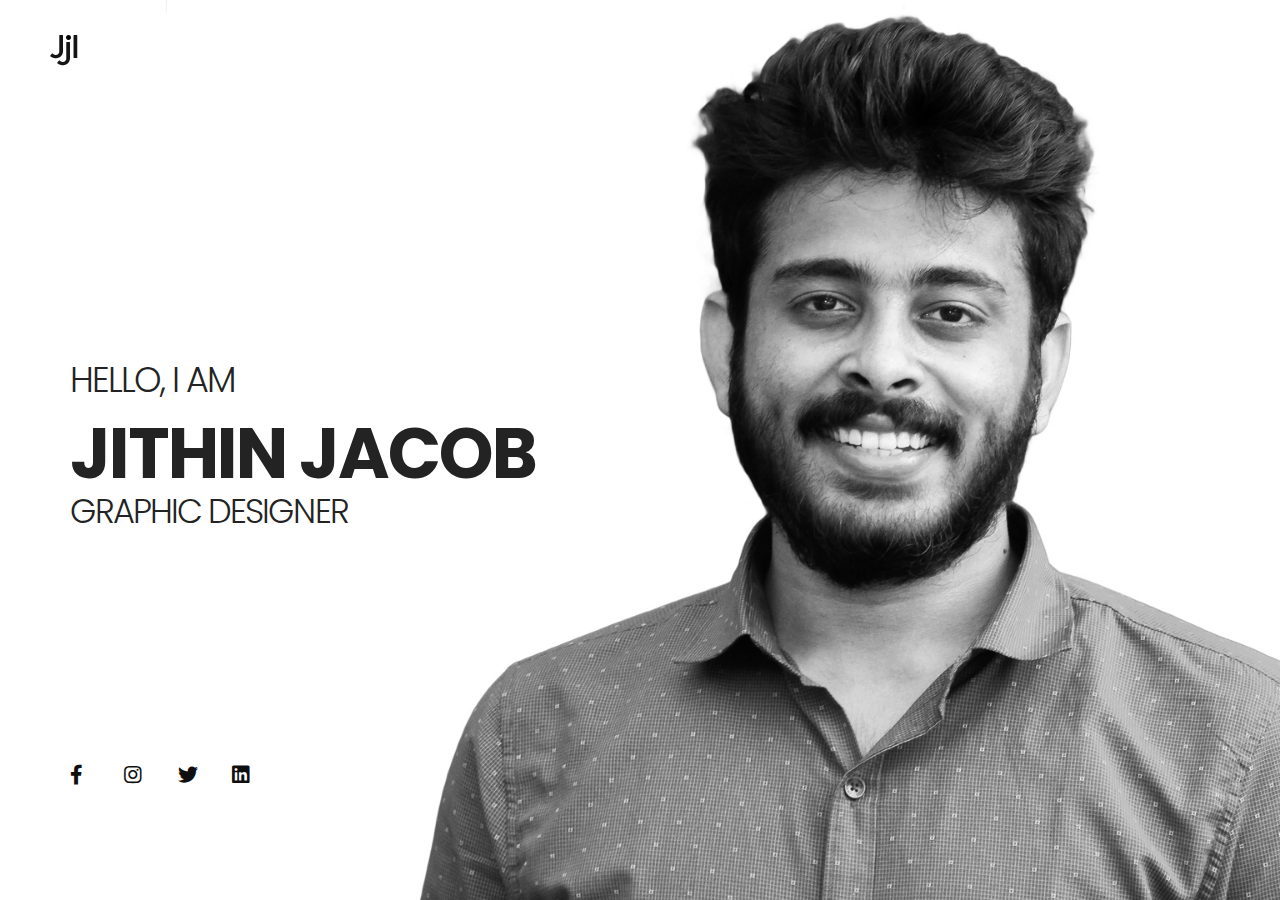
==== commit f8c7d9d9: "m" ====
--- a/index.html
+++ b/index.html
@@ -53,7 +53,7 @@
                 <div class="row">
                     <div class="col-12 col-xl-4 col-md-5 full-screen d-flex flex-column justify-content-center md-landscape-h-600px" style="height: 772px;">
                         <h2 class="alt-font font-weight-300 letter-spacing-minus-2px text-extra-dark-gray text-uppercase margin-15px-bottom" style="font-size: 2.5rem !important;">Hello,  i am</h2>
-                        <h2 class="auto alt-font font-weight-700 letter-spacing-minus-2px text-extra-dark-gray text-uppercase margin-15px-bottom" style="width:max-content;font-size: 4rem;">Jithin Jacob </h2>
+                        <h2 class="auto alt-font font-weight-700 letter-spacing-minus-2px text-extra-dark-gray text-uppercase margin-15px-bottom" style="width:max-content;font-size: 5rem;">Jithin Jacob </h2>
                         <div class="alt-font cd-headline push">
                             <h1 class="cd-words-wrapper text-extra-dark-gray text-uppercase title-large letter-spacing-minus-2px sm-letter-spacing-minus-1-half" style="font-size: 2.4rem; width: 292.5px;">                                
                                 <b class="font-weight-300 is-hidden">UI/UX DESGINER</b>
--- a/css/responsive.css
+++ b/css/responsive.css
@@ -4758,7 +4758,7 @@
     section.big-section { padding:80px 0; }
     .center-col-style .custom-col { flex: 0 0 100%; max-width: 100%; margin: 8px 0; }
     .sm-last-order { order: 10; }
-    h2.auto {width:auto !important;}
+    h2.auto {width: 200px !important;}
 
     /* typography */
     p { margin: 0 0 15px }
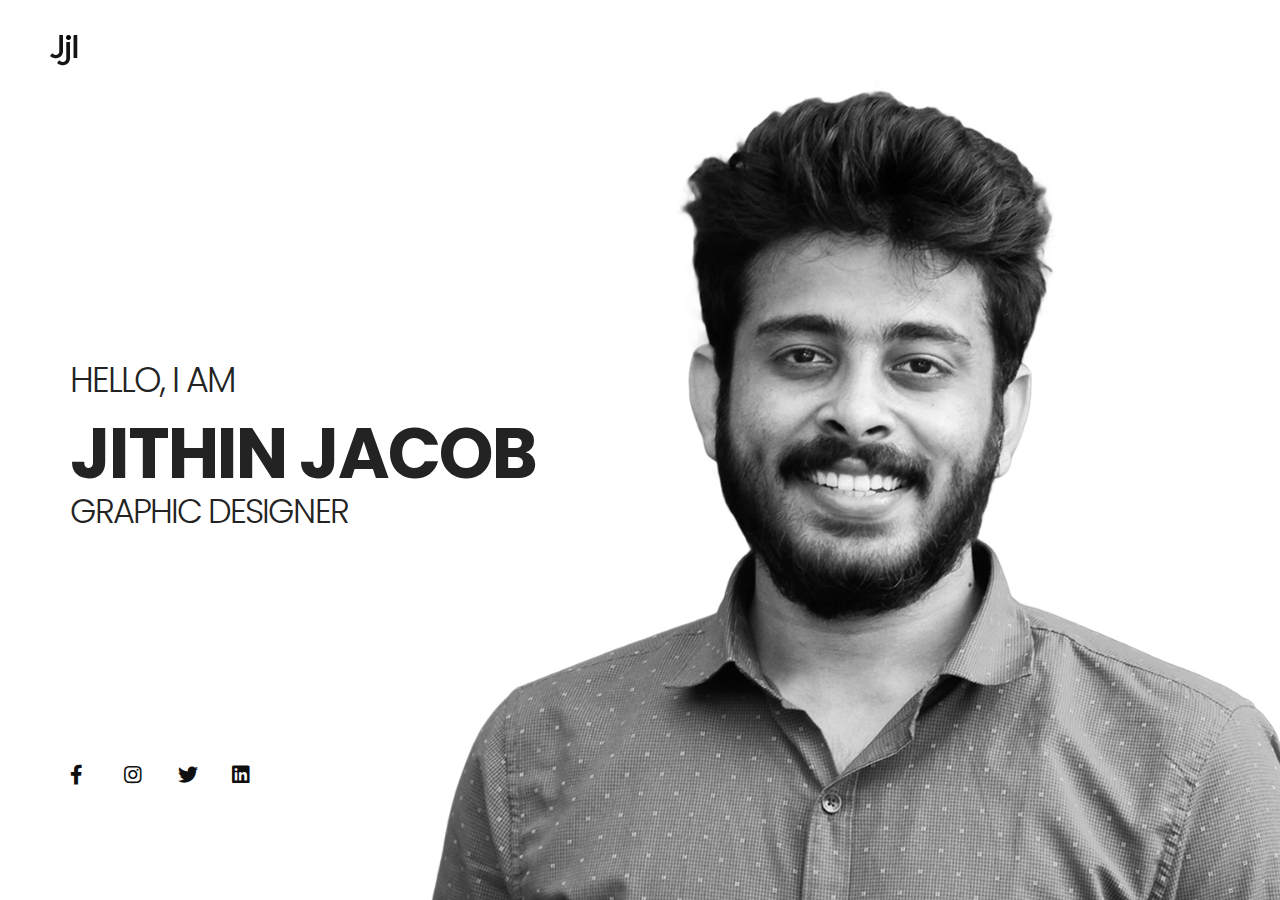
==== commit 655b2eb5: "Update index.html" ====
--- a/index.html
+++ b/index.html
@@ -56,7 +56,7 @@
                         <h2 class="auto alt-font font-weight-700 letter-spacing-minus-2px text-extra-dark-gray text-uppercase margin-15px-bottom" style="width:max-content;font-size: 5rem;">Jithin Jacob </h2>
                         <div class="alt-font cd-headline push">
                             <h1 class="cd-words-wrapper text-extra-dark-gray text-uppercase title-large letter-spacing-minus-2px sm-letter-spacing-minus-1-half" style="font-size: 2.4rem; width: 292.5px;">                                
-                                <b class="font-weight-300 is-hidden">UI/UX DESGINER</b>
+                                <b class="font-weight-300 is-hidden">UI/UX DESIGNER</b>
                                 <b class="font-weight-300 is-hidden">Web Developer</b>
                                 <b class="font-weight-300 is-visible">Graphic Designer</b>
                             </h1>
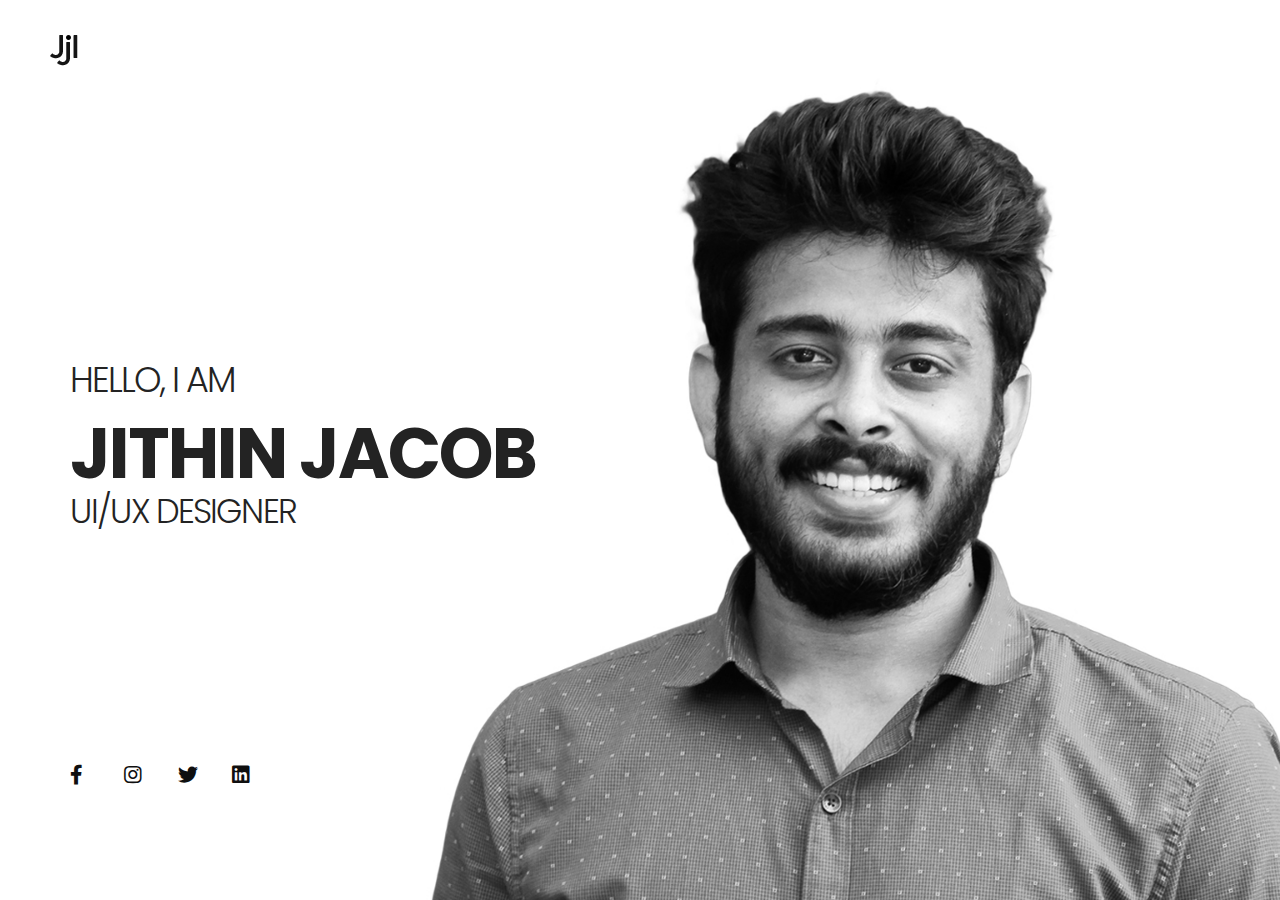
==== commit effe1c1e: "Update index.html" ====
--- a/index.html
+++ b/index.html
@@ -56,9 +56,9 @@
                         <h2 class="auto alt-font font-weight-700 letter-spacing-minus-2px text-extra-dark-gray text-uppercase margin-15px-bottom" style="width:max-content;font-size: 5rem;">Jithin Jacob </h2>
                         <div class="alt-font cd-headline push">
                             <h1 class="cd-words-wrapper text-extra-dark-gray text-uppercase title-large letter-spacing-minus-2px sm-letter-spacing-minus-1-half" style="font-size: 2.4rem; width: 292.5px;">                                
-                                <b class="font-weight-300 is-hidden">UI/UX DESIGNER</b>
+                                <b class="font-weight-300 is-hidden">Graphic Designer</b>
                                 <b class="font-weight-300 is-hidden">Web Developer</b>
-                                <b class="font-weight-300 is-visible">Graphic Designer</b>
+                                <b class="font-weight-300 is-visible">UI/UX DESIGNER</b>
                             </h1>
                         </div>
                         <div class="position-absolute left-15px bottom-100px sm-bottom-50px social-icon-style-12">
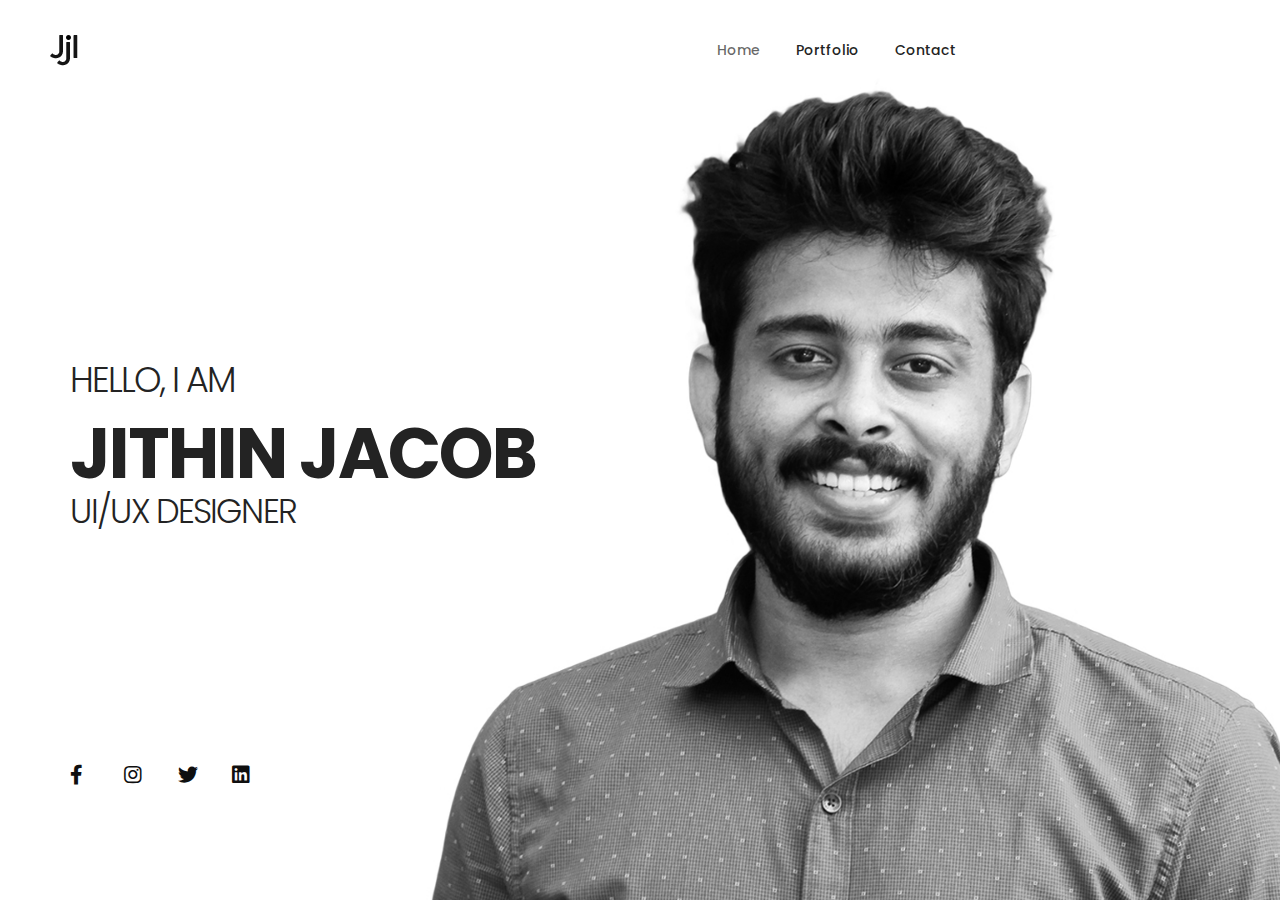
==== commit 3f3e8f25: "f" ====
--- a/index.html
+++ b/index.html
@@ -29,6 +29,33 @@
                             <img src="images/symbol-black.png" data-at2x="images/symbol-black@2x.png" class="alt-logo" alt="">
                             <img src="images/symbol-black.png" data-at2x="images/symbol-black@2x.png" class="mobile-logo" alt="">
                         </a>
+                    </div>
+                    <div class="col-auto col-lg-8 md-position-initial md-no-padding">
+                        <button class="navbar-toggler float-end" type="button" data-bs-toggle="collapse" data-bs-target="#navbarNav" aria-controls="navbarNav" aria-label="Toggle navigation">
+                            <span class="navbar-toggler-line"></span>
+                            <span class="navbar-toggler-line"></span>
+                            <span class="navbar-toggler-line"></span>
+                            <span class="navbar-toggler-line"></span>
+                        </button>
+                        <div class="collapse navbar-collapse justify-content-center" id="navbarNav">
+                            <ul class="navbar-nav alt-font">
+                                <li class="nav-item dropdown megamenu active">
+                                    <a href="index.html" class="nav-link">Home</a>
+                                </li>
+                                <li class="nav-item dropdown simple-dropdown">
+                                    <a href="portfolio/" class="nav-link">Portfolio</a>
+                        
+                                </li>
+                                <li class="nav-item dropdown simple-dropdown">
+                                    <a href="#" class="nav-link">Contact</a>
+                        
+                                </li>
+                               
+                                    </ul>
+                                </li>
+                                
+                            </ul>
+                        </div>
                     </div>
                     <!-- <div class="col-auto text-right">
                         <div class="header-push-button">
@@ -73,9 +100,16 @@
                 </div>
             </div>
         </section>
-        <!-- end hero section -->
-        
-        </footer>
+      
+    <!-- start scroll to top -->
+    <a class="scroll-top-arrow" href="javascript:void(0);"><i class="feather icon-feather-arrow-up"></i></a>
+    <!-- end scroll to top -->
+    <!-- javascript -->
+    <script type="text/javascript" src="js/jquery.min.js"></script>
+    <script type="text/javascript" src="js/theme-vendors.min.js"></script>
+    <script type="text/javascript" src="js/main.js"></script>
+</body>
+</html>
         <!-- end footer -->
         <!-- start scroll to top -->
         <a class="scroll-top-arrow" href="javascript:void(0);"><i class="feather icon-feather-arrow-up"></i></a>
